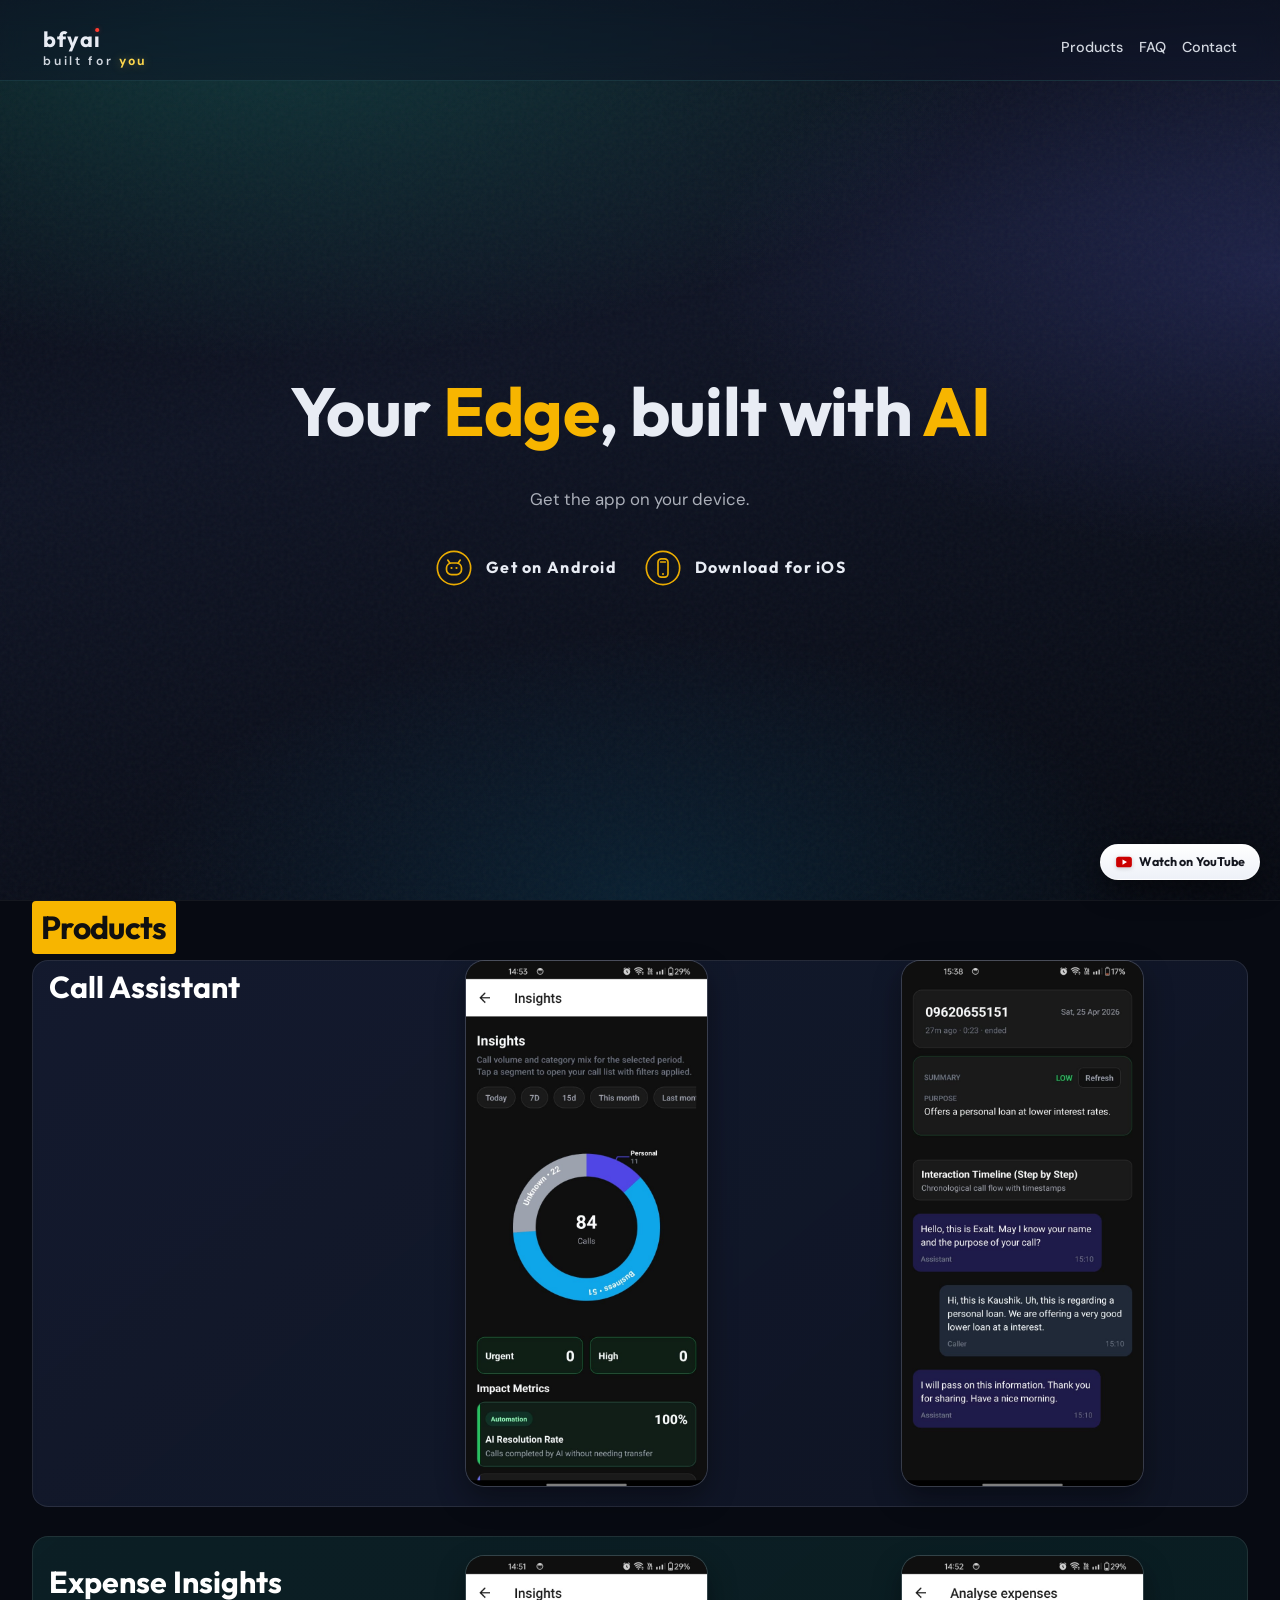
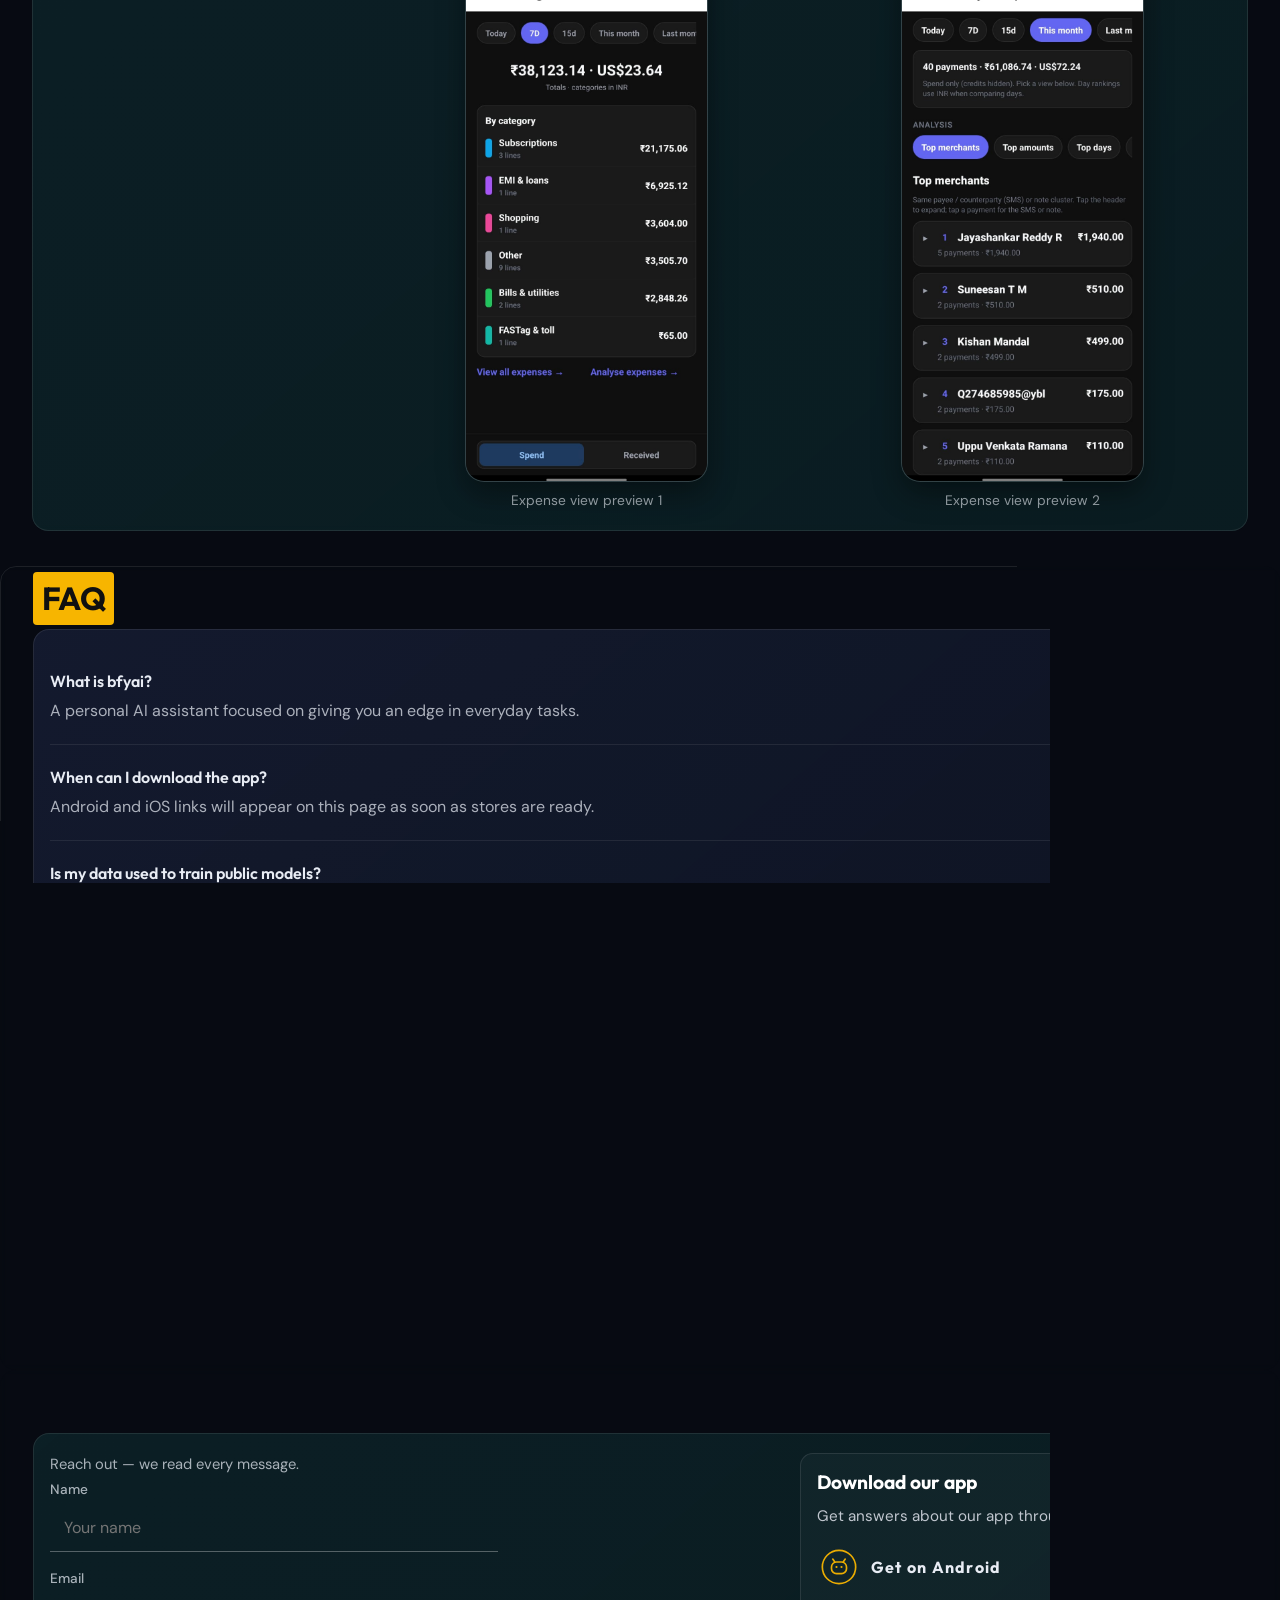
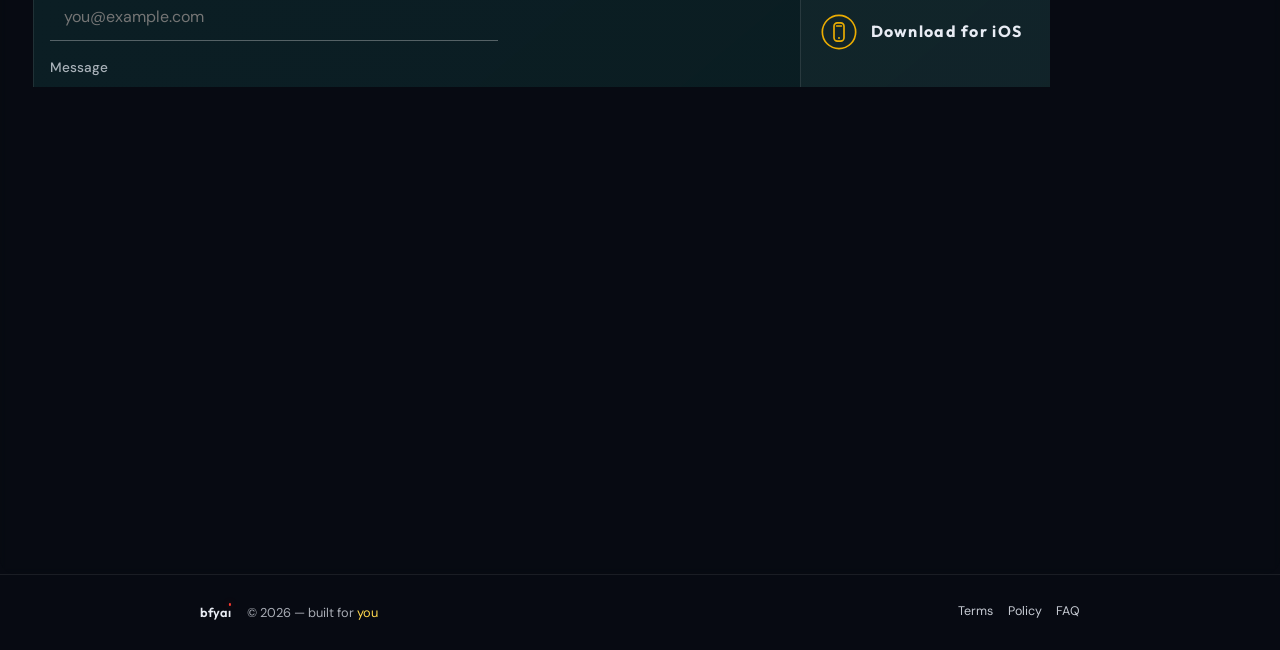
==== index.html @ baa28f87 "Update index.html" ====
<!DOCTYPE html>
<html lang="en">
<head>
  <meta charset="UTF-8" />
  <meta name="viewport" content="width=device-width, initial-scale=1.0" />
  <title>built for you - personal call and expense assistant</title>
  <link rel="stylesheet" href="styles.css" />
  <link rel="preconnect" href="https://fonts.googleapis.com" />
  <link rel="preconnect" href="https://fonts.gstatic.com" crossorigin />
  <link href="https://fonts.googleapis.com/css2?family=DM+Sans:ital,opsz,wght@0,9..40,400;0,9..40,500;0,9..40,600;0,9..40,700;1,9..40,400&family=Outfit:wght@400;500;600;700&display=swap" rel="stylesheet" />
</head>
<body>
  <!-- Background: gradient mesh + noise -->
  <div class="bg-layer" aria-hidden="true"></div>
  <div class="bg-noise" aria-hidden="true"></div>

  <header class="site-header">
    <div class="header-inner">
      <a href="#home" class="brand">
        <span class="brand-name">bfya<span class="logo-i">ı</span></span>
        <span class="brand-tag">built for <span class="brand-you">you</span></span>
      </a>
      <nav class="nav" aria-label="Primary">
        <a href="#products">Products</a>
        <a href="#faq">FAQ</a>
        <a href="#contact">Contact</a>
      </nav>
      <button class="menu-toggle" type="button" aria-label="Open menu" aria-controls="mobile-menu" aria-expanded="false">
        <span></span>
        <span></span>
        <span></span>
      </button>
    </div>
    <nav id="mobile-menu" class="mobile-menu" aria-label="Mobile navigation">
      <a href="#products">Products</a>
      <a href="#faq">FAQ</a>
      <a href="#contact">Contact</a>
    </nav>
  </header>

  <main>
    <section id="home" class="hero">
      <div class="hero-content">
        <h1 class="hero-title">
          <span class="headline-line">Your <span class="text-highlight">Edge</span>, built with <span class="text-highlight">AI</span></span>
        </h1>
        <p class="hero-lead">Get the app on your device.</p>
        <div class="store-row" role="group" aria-label="App downloads">
          <a href="#" class="store-card store-android" aria-label="Download on Android (link TBD)">
            <span class="store-icon" aria-hidden="true">
              <svg viewBox="0 0 48 48" width="40" height="40" fill="none" xmlns="http://www.w3.org/2000/svg">
                <circle cx="24" cy="24" r="20" stroke="currentColor" stroke-width="2"/>
                <rect x="15" y="18" width="18" height="14" rx="6" stroke="currentColor" stroke-width="2"/>
                <path d="M19 18L16.5 14.5M29 18L31.5 14.5" stroke="currentColor" stroke-width="2" stroke-linecap="round"/>
                <circle cx="21" cy="24" r="1.3" fill="currentColor"/>
                <circle cx="27" cy="24" r="1.3" fill="currentColor"/>
              </svg>
            </span>
            <span class="store-label">Get on Android</span>
          </a>
          <a href="#" class="store-card store-ios" aria-label="Download on iOS (link TBD)">
            <span class="store-icon" aria-hidden="true">
              <svg viewBox="0 0 48 48" width="40" height="40" fill="none" xmlns="http://www.w3.org/2000/svg">
                <circle cx="24" cy="24" r="20" stroke="currentColor" stroke-width="2"/>
                <rect x="18" y="13" width="12" height="22" rx="4" stroke="currentColor" stroke-width="2"/>
                <circle cx="24" cy="31.2" r="1.2" fill="currentColor"/>
                <path d="M21 16.8H27" stroke="currentColor" stroke-width="1.8" stroke-linecap="round"/>
              </svg>
            </span>
            <span class="store-label">Download for iOS</span>
          </a>
        </div>
      </div>
    </section>

    <section id="products" class="panel">
      <div class="panel-inner">
        <h2 class="section-title">
          <span class="section-word section-highlight">Products</span>
        </h2>

        <section class="product-page" id="product-calls">
          <h3 class="product-page-title">Call Assistant</h3>
          <div class="product-media-grid">
            <figure class="media-placeholder">
              <div class="media-box">
                <img src="call1.jpeg" alt="Call screen 1" loading="lazy" />
              </div>
            </figure>
            <figure class="media-placeholder">
              <div class="media-box">
                <img src="call2.jpeg" alt="Call screen 2" loading="lazy" />
              </div>
            </figure>
          </div>
        </section>

        <section class="product-page" id="product-expenses">
          <h3 class="product-page-title">Expense Insights</h3>
          <div class="product-media-grid">
            <figure class="media-placeholder">
              <div class="media-box">
                <img src="expense1.jpeg" alt="Expense screen 1" loading="lazy" />
              </div>
              <figcaption>Expense view preview 1</figcaption>
            </figure>
            <figure class="media-placeholder">
              <div class="media-box">
                <img src="expense2.jpeg" alt="Expense screen 2" loading="lazy" />
              </div>
              <figcaption>Expense view preview 2</figcaption>
            </figure>
          </div>
        </section>
      </div>
    </section>

    <section id="faq" class="panel panel-alt">
      <div class="panel-inner">
        <h2 class="section-title">
          <span class="section-word section-highlight">FAQ</span>
        </h2>
        <section class="product-page info-page" id="faq-block">
          <dl class="faq-list">
            <div class="faq-item">
              <dt>What is bfyai?</dt>
              <dd>A personal AI assistant focused on giving you an edge in everyday tasks.</dd>
            </div>
            <div class="faq-item">
              <dt>When can I download the app?</dt>
              <dd>Android and iOS links will appear on this page as soon as stores are ready.</dd>
            </div>
            <div class="faq-item">
              <dt>Is my data used to train public models?</dt>
              <dd>We’ll publish a clear privacy policy before launch. Ask us anything via contact.</dd>
            </div>
          </dl>
        </section>
      </div>
    </section>

    <section id="contact" class="panel">
      <div class="panel-inner">
        <h2 class="section-title">
          <span class="section-word section-highlight">Contact</span>
        </h2>
        <section class="product-page info-page" id="contact-block">
          <div class="contact-grid">
            <div class="contact-form-wrap">
              <p class="panel-intro">Reach out — we read every message.</p>
              <form class="contact-form" action="#" method="post">
                <label>
                  <span>Name</span>
                  <input type="text" name="name" autocomplete="name" placeholder="Your name" />
                </label>
                <label>
                  <span>Email</span>
                  <input type="email" name="email" autocomplete="email" placeholder="you@example.com" />
                </label>
                <label>
                  <span>Message</span>
                  <textarea name="message" rows="4" placeholder="How can we help?"></textarea>
                </label>
                <button type="submit" class="btn btn-primary">Send message</button>
              </form>
            </div>

            <aside class="contact-side" aria-label="App download info">
              <h3 class="contact-side-title">Download our app</h3>
              <p class="contact-side-copy">Get answers about our app through multilingual chat.</p>
              <div class="store-row contact-download-row" role="group" aria-label="App download links">
                <a href="#" class="store-card store-android" aria-label="Download on Android (link TBD)">
                  <span class="store-icon" aria-hidden="true">
                    <svg viewBox="0 0 48 48" width="40" height="40" fill="none" xmlns="http://www.w3.org/2000/svg">
                      <circle cx="24" cy="24" r="20" stroke="currentColor" stroke-width="2"/>
                      <rect x="15" y="18" width="18" height="14" rx="6" stroke="currentColor" stroke-width="2"/>
                      <path d="M19 18L16.5 14.5M29 18L31.5 14.5" stroke="currentColor" stroke-width="2" stroke-linecap="round"/>
                      <circle cx="21" cy="24" r="1.3" fill="currentColor"/>
                      <circle cx="27" cy="24" r="1.3" fill="currentColor"/>
                    </svg>
                  </span>
                  <span class="store-label">Get on Android</span>
                </a>
                <a href="#" class="store-card store-ios" aria-label="Download on iOS (link TBD)">
                  <span class="store-icon" aria-hidden="true">
                    <svg viewBox="0 0 48 48" width="40" height="40" fill="none" xmlns="http://www.w3.org/2000/svg">
                      <circle cx="24" cy="24" r="20" stroke="currentColor" stroke-width="2"/>
                      <rect x="18" y="13" width="12" height="22" rx="4" stroke="currentColor" stroke-width="2"/>
                      <circle cx="24" cy="31.2" r="1.2" fill="currentColor"/>
                      <path d="M21 16.8H27" stroke="currentColor" stroke-width="1.8" stroke-linecap="round"/>
                    </svg>
                  </span>
                  <span class="store-label">Download for iOS</span>
                </a>
              </div>
            </aside>
          </div>
        </section>
      </div>
    </section>
  </main>

  <a class="youtube-fab" href="#" aria-label="Watch on YouTube (set URL later)">
    <span class="youtube-fab__icon" aria-hidden="true">
      <svg class="youtube-fab__svg" viewBox="0 0 24 24" width="22" height="22" xmlns="http://www.w3.org/2000/svg" focusable="false">
        <rect x="1.5" y="5" width="21" height="14" rx="3.5" fill="#c00" />
        <path d="M10 8.5v7l6-3.5-6-3.5z" fill="#fff" />
      </svg>
    </span>
    <span class="youtube-fab__text">Watch on YouTube</span>
  </a>

  <div class="lightbox" id="image-lightbox" aria-hidden="true" role="dialog" aria-label="Expanded product image">
    <button class="lightbox-close" type="button" aria-label="Close image viewer">×</button>
    <img class="lightbox-image" src="" alt="" />
  </div>

  <footer class="site-footer">
    <div class="footer-inner">
      <span class="footer-brand">bfya<span class="footer-i">ı</span></span>
      <span class="footer-copy">© <span id="year"></span> — <span class="footer-tagline">built for <span class="footer-you">you</span></span></span>
      <nav class="footer-links" aria-label="Footer links">
        <a href="#">Terms</a>
        <a href="#">Policy</a>
        <a href="#">FAQ</a>
      </nav>
    </div>
  </footer>

  <script src="main.js"></script>
</body>
</html>
---- styles.css ----
/* Background: gradient mesh + noise (full page). */

:root {
  --bg-deep: #070a12;
  --bg-mid: #12182a;
  --accent: #5eead4;
  --accent-dim: #2dd4bf;
  --impact: #f7b500;
  --text: #e8ecf4;
  --text-muted: rgba(232, 236, 244, 0.72);
  --surface: rgba(18, 24, 42, 0.55);
  --surface-border: rgba(255, 255, 255, 0.08);
  --header-max: 1200px;
  --content-max: 880px;
  --radius: 14px;
  --header-offset: 96px;
  --font-display: "Outfit", system-ui, sans-serif;
  --font-body: "DM Sans", system-ui, sans-serif;
}

*,
*::before,
*::after {
  box-sizing: border-box;
}

html {
  scroll-behavior: smooth;
  overflow-x: hidden;
}

body {
  margin: 0;
  min-height: 100vh;
  font-family: var(--font-body);
  font-size: 1rem;
  line-height: 1.55;
  color: var(--text);
  background-color: var(--bg-deep);
  overflow-x: hidden;
}

/* Full-page gradient mesh */
.bg-layer {
  position: fixed;
  inset: 0;
  z-index: -3;
  background:
    radial-gradient(ellipse 120% 80% at 20% 0%, rgba(45, 212, 191, 0.22), transparent 50%),
    radial-gradient(ellipse 100% 70% at 100% 30%, rgba(99, 102, 241, 0.18), transparent 45%),
    radial-gradient(ellipse 80% 60% at 50% 100%, rgba(14, 165, 233, 0.12), transparent 50%),
    linear-gradient(165deg, #070a12 0%, #0f1424 40%, #070a12 100%);
}

.bg-noise {
  position: fixed;
  inset: 0;
  z-index: -1;
  opacity: 0.04;
  pointer-events: none;
  background-image: url("data:image/svg+xml,%3Csvg viewBox='0 0 256 256' xmlns='http://www.w3.org/2000/svg'%3E%3Cfilter id='n'%3E%3CfeTurbulence type='fractalNoise' baseFrequency='0.9' numOctaves='4' stitchTiles='stitch'/%3E%3C/filter%3E%3Crect width='100%25' height='100%25' filter='url(%23n)'/%3E%3C/svg%3E");
}

.site-header {
  position: fixed;
  top: 0;
  left: 0;
  right: 0;
  z-index: 100;
  padding: 1rem 1.25rem 0;
  background: linear-gradient(
    180deg,
    rgba(12, 18, 34, 0.68) 0%,
    rgba(15, 20, 36, 0.52) 100%
  );
  border-bottom: 1px solid rgba(94, 234, 212, 0.14);
  backdrop-filter: blur(12px) saturate(115%);
  -webkit-backdrop-filter: blur(12px) saturate(115%);
}

.header-inner {
  max-width: var(--header-max);
  width: min(94vw, var(--header-max));
  margin: 0 auto;
  display: flex;
  flex-wrap: wrap;
  align-items: center;
  justify-content: space-between;
  gap: 1rem;
  padding: 0.75rem 0.2rem;
  background: transparent;
  border: none;
  border-radius: 0;
  box-shadow: none;
}

.brand {
  text-decoration: none;
  color: inherit;
  display: flex;
  flex-direction: column;
  align-items: flex-start;
  line-height: 1.1;
}

.brand-name {
  font-family: var(--font-display);
  font-weight: 700;
  font-size: 1.35rem;
  letter-spacing: 0.04em;
}

.brand-tag {
  font-size: 0.76rem;
  font-weight: 600;
  letter-spacing: 0.22em;
  color: rgba(232, 236, 244, 0.9);
  margin-top: 0.2rem;
}

.brand-you {
  color: #ffd84d !important;
  font-weight: 700;
  text-shadow: 0 0 10px rgba(255, 216, 77, 0.35);
}

.logo-i {
  position: relative;
  display: inline-block;
  color: inherit;
}

.logo-i::after {
  content: "";
  position: absolute;
  left: 50%;
  top: 0.015em;
  width: 0.165em;
  height: 0.165em;
  transform: translateX(-50%);
  border-radius: 50%;
  background: #ff3b30;
  box-shadow: 0 0 5px rgba(255, 59, 48, 0.35);
  pointer-events: none;
}

.nav {
  display: flex;
  flex-wrap: wrap;
  gap: 0.35rem 1rem;
  justify-content: center;
}

.nav a {
  color: rgba(232, 236, 244, 0.9);
  text-decoration: none;
  font-weight: 500;
  font-size: 0.9rem;
  padding: 0.35rem 0;
  border-bottom: 2px solid transparent;
  transition: color 0.2s, border-color 0.2s;
}

.nav a:hover,
.nav a:focus-visible {
  color: var(--text);
  border-bottom-color: var(--accent);
}

.mobile-crumbs {
  display: none;
}

.menu-toggle {
  display: none;
}

.mobile-menu {
  display: none;
}

main {
  position: relative;
  padding-top: var(--header-offset);
}

.hero {
  min-height: calc(100vh - var(--header-offset));
  display: flex;
  align-items: center;
  justify-content: center;
  padding: 2rem 1.5rem 4rem;
  text-align: center;
}

.hero-content {
  max-width: 56rem;
}

.hero-title {
  font-family: var(--font-display);
  font-weight: 700;
  font-size: clamp(2rem, 6vw, 4.25rem);
  line-height: 1.04;
  margin: 0 0 1rem;
  letter-spacing: -0.01em;
}

.headline-line {
  display: inline-block;
  padding: 0;
  background: transparent;
  margin: 0.08em 0;
  white-space: nowrap;
}

.text-highlight {
  color: var(--impact);
}

.line-highlight {
  background: var(--impact);
  color: #101010;
  text-shadow: none;
}

.hero-lead {
  margin: 2em 0 2rem;
  color: var(--text-muted);
  font-size: 1.05rem;
}

.store-row {
  display: flex;
  flex-wrap: wrap;
  gap: 1.4rem;
  justify-content: center;
}

.store-card {
  display: inline-flex;
  align-items: center;
  gap: 0.75rem;
  padding: 0.25rem 0.1rem;
  border-radius: 0;
  border: none;
  background: transparent;
  color: var(--text);
  text-decoration: none;
  font-weight: 700;
  letter-spacing: 0.05em;
  border-bottom: 2px solid transparent;
  transition: transform 0.2s, color 0.2s, border-color 0.2s, text-shadow 0.2s;
}

.store-card:hover,
.store-card:focus-visible {
  transform: translateY(-2px);
  color: #ffffff;
  border-bottom-color: var(--impact);
  text-shadow: 0 0 16px rgba(247, 181, 0, 0.5);
  outline: none;
}

.store-icon {
  display: flex;
  color: rgba(247, 181, 0, 0.95);
}

.store-label {
  font-family: var(--font-display);
  letter-spacing: 0.08em;
}

.panel {
  padding: 4rem 1.5rem;
  border-top: 1px solid rgba(255, 255, 255, 0.06);
}

#products {
  min-height: calc(100vh - var(--header-offset));
  width: 100%;
  display: flex;
  align-items: stretch;
  padding: 0;
  scroll-margin-top: var(--header-offset);
}

#products .panel-inner {
  width: 100%;
  max-width: none;
  min-height: auto;
  display: flex;
  flex-direction: column;
  justify-content: flex-start;
  padding: 0 2rem 1rem;
}

#faq,
#contact {
  min-height: calc(100vh - var(--header-offset));
  width: 100%;
  display: flex;
  align-items: flex-start;
  padding: 0;
  scroll-margin-top: var(--header-offset);
  border-radius: 1rem;
  border: 1px solid rgba(255, 255, 255, 0.09);
  backdrop-filter: blur(3px);
  -webkit-backdrop-filter: blur(3px);
}

#faq {
  background: transparent;
  margin-top: 1.2rem;
}

#contact {
  background: transparent;
}

#faq-block,
#contact-block {
  margin-top: 0.12rem;
}

#faq-block {
  background:
    linear-gradient(140deg, rgba(31, 41, 72, 0.52) 0%, rgba(19, 26, 45, 0.66) 100%);
}

#contact-block {
  background:
    linear-gradient(140deg, rgba(16, 52, 56, 0.5) 0%, rgba(12, 39, 42, 0.64) 100%);
}

#faq .panel-inner,
#contact .panel-inner {
  max-width: none;
  width: 100%;
  padding: 0.3rem 2rem 1rem;
}

.panel-alt {
  background: transparent;
}

.panel-inner {
  max-width: var(--content-max);
  margin: 0 auto;
}

.panel h2 {
  font-family: var(--font-display);
  font-size: clamp(1.5rem, 3vw, 2rem);
  margin: 0 0 0.2rem;
  letter-spacing: -0.02em;
}

.section-title {
  letter-spacing: 0.02em;
}

.section-word {
  display: inline-block;
  padding: 0.06em 0.28em;
}

.section-highlight {
  background: var(--impact);
  color: #101010;
  border-radius: 4px;
}

.panel-intro {
  margin: 0 0 0.2rem;
  color: var(--text-muted);
  max-width: 40rem;
  font-size: 0.92rem;
}

.card-grid {
  list-style: none;
  margin: 0;
  padding: 0;
  display: grid;
  gap: 1rem;
  grid-template-columns: repeat(auto-fit, minmax(240px, 1fr));
}

.card {
  padding: 0.8rem 0;
  border-radius: 0;
  border: none;
  background: transparent;
  border-bottom: 1px dashed rgba(255, 255, 255, 0.12);
}

.card h3 {
  font-family: var(--font-display);
  margin: 0 0 0.5rem;
  font-size: 1.1rem;
}

.card p {
  margin: 0;
  color: var(--text-muted);
  font-size: 0.95rem;
}

.product-page {
  min-height: auto;
  display: flex;
  flex-direction: column;
  justify-content: flex-start;
  padding: 1.2rem 1rem;
  border-radius: 1rem;
  border: 1px solid rgba(255, 255, 255, 0.09);
  backdrop-filter: blur(3px);
  -webkit-backdrop-filter: blur(3px);
}

.product-page + .product-page {
  margin-top: 1rem;
}

#product-expenses {
  padding-top: 1.2rem;
}

#product-calls {
  background:
    linear-gradient(140deg, rgba(31, 41, 72, 0.52) 0%, rgba(19, 26, 45, 0.66) 100%);
}

#product-expenses {
  background:
    linear-gradient(140deg, rgba(16, 52, 56, 0.5) 0%, rgba(12, 39, 42, 0.64) 100%);
}

.product-page-title {
  margin: 0 0 0.65rem;
  font-family: var(--font-display);
  font-size: clamp(1.3rem, 2.6vw, 1.9rem);
  color: #ffffff;
  white-space: nowrap;
}

@media (min-width: 920px) {
  #products .panel-inner {
    display: flex;
    flex-direction: column;
    align-items: flex-start;
    row-gap: 0;
  }

  #product-calls {
    padding-top: 0;
    margin-top: 0.15rem;
  }

  #product-calls,
  #product-expenses {
    width: 100%;
    display: grid;
    grid-template-columns: minmax(240px, 320px) minmax(0, 1fr);
    column-gap: 0.55rem;
    align-items: start;
  }

  #product-expenses {
    padding-top: 1.2rem;
    margin-top: 1.8rem;
  }

  #product-calls .product-page-title,
  #product-expenses .product-page-title {
    grid-column: 1;
    margin-top: 0.2rem;
  }

  #product-calls .product-media-grid,
  #product-expenses .product-media-grid {
    grid-column: 2;
    margin-top: -0.05rem;
    justify-items: start;
  }
}

.product-media-grid {
  display: grid;
  grid-template-columns: repeat(2, minmax(0, 1fr));
  gap: 0.9rem 1.2rem;
  align-items: start;
}

.media-placeholder {
  margin: 0;
  display: flex;
  flex-direction: column;
  align-items: center;
}

.media-box {
  width: min(100%, 243px);
  aspect-ratio: 9 / 19.5;
  display: flex;
  align-items: center;
  justify-content: center;
  border: 1px solid rgba(255, 255, 255, 0.14);
  border-radius: 1.2rem;
  background: rgba(255, 255, 255, 0.03);
  overflow: hidden;
  box-shadow: 0 12px 28px rgba(0, 0, 0, 0.38);
}

.media-box img {
  width: 100%;
  height: 100%;
  object-fit: cover;
  display: block;
  cursor: zoom-in;
}

.media-placeholder figcaption {
  margin-top: 0.5rem;
  color: rgba(232, 236, 244, 0.6);
  font-size: 0.86rem;
}

.faq-list {
  margin: 0;
}

.faq-item {
  padding: 1.25rem 0;
  border-bottom: 1px solid var(--surface-border);
}

.faq-item:last-child {
  border-bottom: none;
}

.faq-item dt {
  font-family: var(--font-display);
  font-weight: 600;
  margin-bottom: 0.35rem;
}

.faq-item dd {
  margin: 0;
  color: var(--text-muted);
}

.contact-form {
  display: grid;
  gap: 1rem;
  max-width: 28rem;
}

.contact-form .btn-primary {
  margin-top: 1rem;
  margin-bottom: 1rem;
}

.contact-grid {
  display: grid;
  grid-template-columns: minmax(0, 1fr) minmax(300px, 430px);
  gap: 1.5rem 2rem;
  align-items: start;
}

.contact-form-wrap {
  min-width: 0;
}

.contact-side {
  min-height: 100%;
  padding: 0.9rem 1rem;
  border: 1px solid rgba(255, 255, 255, 0.1);
  border-radius: 0.8rem;
  background: rgba(255, 255, 255, 0.03);
}

.contact-side-title {
  margin: 0 0 0.45rem;
  font-family: var(--font-display);
  font-size: clamp(1.05rem, 1.5vw, 1.32rem);
  color: #fff;
}

.contact-side-copy {
  margin: 0 0 1rem;
  color: rgba(232, 236, 244, 0.82);
  font-size: 0.95rem;
  line-height: 1.45;
}

.contact-downloads {
  display: grid;
  gap: 0.65rem;
}

.contact-download-link {
  display: inline-flex;
  align-items: center;
  justify-content: center;
  width: 100%;
  padding: 0.62rem 0.8rem;
  border-radius: 0.65rem;
  border: 1px solid rgba(255, 216, 77, 0.45);
  color: #ffd84d;
  text-decoration: none;
  font-family: var(--font-display);
  font-size: 0.85rem;
  letter-spacing: 0.01em;
  background: rgba(255, 216, 77, 0.05);
  transition: transform 0.2s, border-color 0.2s, background 0.2s, color 0.2s;
}

.contact-download-link:hover,
.contact-download-link:focus-visible {
  transform: translateY(-1px);
  border-color: rgba(255, 216, 77, 0.75);
  background: rgba(255, 216, 77, 0.12);
  color: #fff1b5;
}

.contact-download-row {
  justify-content: flex-start;
  gap: 0.9rem;
}

.contact-form label span {
  display: block;
  font-size: 0.85rem;
  font-weight: 500;
  margin-bottom: 0.35rem;
  color: var(--text-muted);
}

.contact-form input,
.contact-form textarea {
  width: 100%;
  padding: 0.65rem 0.85rem;
  border-radius: 0;
  border: none;
  border-bottom: 1px solid rgba(255, 255, 255, 0.3);
  background: transparent;
  color: var(--text);
  font: inherit;
}

.contact-form input:focus-visible,
.contact-form textarea:focus-visible {
  outline: 2px solid var(--accent);
  outline-offset: 2px;
}

.btn {
  font-family: var(--font-display);
  font-weight: 600;
  cursor: pointer;
  border: none;
  border-radius: 10px;
  padding: 0.75rem 1.25rem;
  transition: opacity 0.2s, transform 0.2s;
}

.btn-primary {
  background: transparent;
  color: var(--impact);
  border: 1px solid rgba(247, 181, 0, 0.55);
  justify-self: start;
}

.btn-primary:hover {
  opacity: 1;
  transform: translateY(-1px);
}

.form-note {
  margin: 0;
  font-size: 0.8rem;
  color: var(--text-muted);
}

.youtube-fab {
  position: fixed;
  bottom: 1.25rem;
  right: 1.25rem;
  z-index: 90;
  display: inline-flex;
  align-items: center;
  justify-content: center;
  gap: 0.42rem;
  padding: 0.5rem 0.85rem;
  border-radius: 999px;
  font-family: var(--font-display);
  font-weight: 700;
  font-size: 0.78rem;
  letter-spacing: 0.01em;
  text-decoration: none;
  color: #14161f;
  background: linear-gradient(180deg, #ffffff 0%, #eef1f8 100%);
  border: 1px solid rgba(255, 255, 255, 0.65);
  box-shadow:
    0 1px 0 rgba(255, 255, 255, 0.9) inset,
    0 10px 28px rgba(0, 0, 0, 0.42),
    0 0 0 1px rgba(0, 0, 0, 0.06);
  transition: transform 0.2s, box-shadow 0.2s, background 0.2s, color 0.2s;
}

.youtube-fab__icon {
  display: flex;
  flex-shrink: 0;
  filter: drop-shadow(0 1px 2px rgba(0, 0, 0, 0.2));
}

.youtube-fab__svg {
  display: block;
  width: 18px;
  height: 18px;
}

.youtube-fab__text {
  line-height: 1.1;
}

.youtube-fab:hover,
.youtube-fab:focus-visible {
  transform: translateY(-2px);
  color: #0a0c12;
  background: linear-gradient(180deg, #ffffff 0%, #f6f8fc 100%);
  box-shadow:
    0 1px 0 rgba(255, 255, 255, 1) inset,
    0 14px 36px rgba(0, 0, 0, 0.48),
    0 0 0 1px rgba(0, 0, 0, 0.05);
  outline: none;
}

.lightbox {
  position: fixed;
  inset: 0;
  z-index: 220;
  display: none;
  align-items: center;
  justify-content: center;
  padding: 1.2rem;
  background: rgba(4, 7, 14, 0.84);
  backdrop-filter: blur(5px);
  -webkit-backdrop-filter: blur(5px);
}

.lightbox.is-open {
  display: flex;
}

.lightbox-image {
  max-width: min(92vw, 560px);
  max-height: 88vh;
  border-radius: 1rem;
  box-shadow: 0 18px 48px rgba(0, 0, 0, 0.55);
}

.lightbox-close {
  position: absolute;
  top: 1rem;
  right: 1rem;
  width: 2.2rem;
  height: 2.2rem;
  border: 1px solid rgba(255, 255, 255, 0.32);
  border-radius: 999px;
  color: #fff;
  background: rgba(255, 255, 255, 0.08);
  font-size: 1.35rem;
  line-height: 1;
  cursor: pointer;
}

.site-footer {
  padding: 1.7rem 1.5rem;
  border-top: 1px solid rgba(255, 255, 255, 0.08);
}

.footer-inner {
  max-width: var(--content-max);
  margin: 0 auto;
  display: flex;
  flex-wrap: wrap;
  align-items: center;
  justify-content: flex-start;
  gap: 0.45rem 1rem;
  font-size: 0.8rem;
  color: var(--text-muted);
  text-align: left;
}

.footer-brand {
  font-family: var(--font-display);
  font-weight: 600;
  color: var(--text);
}

.footer-tagline {
  color: inherit;
}

.footer-you {
  color: #ffd84d;
}

.footer-links {
  display: inline-flex;
  align-items: center;
  gap: 0.9rem;
  margin-left: auto;
}

.footer-links a {
  color: rgba(232, 236, 244, 0.85);
  text-decoration: none;
  font-size: 0.78rem;
  border-bottom: 1px solid transparent;
  transition: color 0.2s, border-color 0.2s;
}

.footer-links a:hover,
.footer-links a:focus-visible {
  color: #fff;
  border-bottom-color: rgba(255, 216, 77, 0.85);
}

.checkout-main {
  min-height: calc(100vh - var(--header-offset));
  display: flex;
  align-items: center;
  justify-content: center;
  padding: 2rem 1.2rem 2.2rem;
}

.checkout-layout {
  width: min(100%, 72rem);
  display: grid;
  grid-template-columns: minmax(300px, 1fr) minmax(300px, 1fr);
  gap: 1.5rem;
  align-items: start;
}

.checkout-column {
  display: flex;
  flex-direction: column;
}

.checkout-card {
  width: 100%;
  padding: 1.35rem 1.25rem;
  border-radius: 1rem;
  border: 1px solid rgba(255, 255, 255, 0.14);
  background: linear-gradient(145deg, rgba(19, 26, 45, 0.7), rgba(12, 39, 42, 0.62));
  box-shadow: 0 16px 42px rgba(0, 0, 0, 0.44);
}

.checkout-info-card {
  min-height: 100%;
}

.checkout-action-card {
  min-height: 100%;
}

.checkout-heading {
  margin: 0 0 0.55rem;
  font-family: var(--font-display);
  font-size: clamp(1.45rem, 2.9vw, 1.95rem);
  color: #fff;
}

.checkout-top-link {
  padding: 0.32rem 0.06rem;
  font-size: 0.8rem;
}

.nav a.checkout-top-link {
  display: inline-flex;
  align-items: center;
  gap: 0.4rem;
  padding: 0.4rem 0.1rem;
  border: none;
  border-bottom: 2px solid transparent;
  color: var(--text);
  font-family: var(--font-display);
  font-weight: 700;
  letter-spacing: 0.04em;
  text-transform: none;
}

.nav a.checkout-top-link:hover,
.nav a.checkout-top-link:focus-visible {
  border-bottom-color: var(--impact);
  color: #ffffff;
  text-shadow: 0 0 14px rgba(247, 181, 0, 0.4);
}

.checkout-copy {
  margin: 0 0 0.9rem;
  color: rgba(232, 236, 244, 0.82);
  font-size: 0.93rem;
}

.checkout-status {
  margin: 0 0 0.55rem;
  color: rgba(232, 236, 244, 0.78);
  font-size: 0.98rem;
}

.checkout-status.status-ok {
  color: #5eead4;
}

.checkout-status.status-err {
  color: #fb7185;
}

.checkout-summary {
  margin-bottom: 0.95rem;
  padding: 0.5rem 0.7rem;
  border-radius: 0.6rem;
  border: 1px solid rgba(255, 255, 255, 0.14);
  background: rgba(255, 255, 255, 0.04);
  color: rgba(232, 236, 244, 0.92);
  font-family: var(--font-body);
  font-size: 0.95rem;
}

.checkout-row {
  display: flex;
  justify-content: space-between;
  gap: 0.8rem;
  padding: 0.35rem 0;
  border-bottom: 1px solid rgba(255, 255, 255, 0.08);
}

.checkout-row:last-child {
  border-bottom: none;
}

.checkout-row span {
  color: rgba(232, 236, 244, 0.74);
}

.checkout-row strong {
  color: #fff;
  font-weight: 600;
}

.checkout-order-ref {
  margin: 0 0 0.45rem;
  font-size: 0.9rem;
  color: rgba(232, 236, 244, 0.76);
}

.checkout-note {
  margin: 0 0 0.6rem;
  font-size: 0.9rem;
  color: rgba(232, 236, 244, 0.78);
}

.checkout-help {
  margin: 0;
  font-size: 0.92rem;
  color: rgba(232, 236, 244, 0.84);
}

.checkout-help a {
  color: #ffd84d;
  text-decoration: none;
  border-bottom: 1px solid rgba(255, 216, 77, 0.5);
}

.checkout-help a:hover,
.checkout-help a:focus-visible {
  color: #fff1b5;
  border-bottom-color: rgba(255, 241, 181, 0.8);
}

.checkout-actions {
  display: flex;
  flex-wrap: wrap;
  gap: 0.65rem;
  margin-top: 1.75rem;
  margin-bottom: 1.75rem;
}

.checkout-pay-btn.is-disabled,
.checkout-pay-btn:disabled {
  opacity: 0.5;
  cursor: not-allowed;
  background: transparent;
  color: #ffffff;
  border-color: rgba(247, 181, 0, 0.35);
}

.checkout-pay-btn {
  color: #ffffff;
  background: transparent;
  border: 1px solid rgba(247, 181, 0, 0.55);
}

.checkout-pay-btn:not(:disabled):hover,
.checkout-pay-btn:not(:disabled):focus-visible {
  background: #ffd84d;
  color: #121212;
  border-color: #ffd84d;
  box-shadow: 0 8px 20px rgba(255, 216, 77, 0.28);
}

.checkout-back-link {
  display: inline-flex;
  align-items: center;
  justify-content: center;
  padding: 0.62rem 0.95rem;
  border-radius: 0.6rem;
  border: 1px solid rgba(255, 255, 255, 0.2);
  color: rgba(232, 236, 244, 0.9);
  text-decoration: none;
  font-size: 0.86rem;
  transition: background 0.2s, border-color 0.2s, color 0.2s;
}

.checkout-back-link:hover,
.checkout-back-link:focus-visible {
  background: rgba(255, 255, 255, 0.08);
  border-color: rgba(255, 255, 255, 0.34);
  color: #fff;
}

.checkout-page .footer-inner {
  justify-content: center;
  text-align: center;
}

.checkout-legal {
  margin: 0 0 0.5rem;
  font-size: 0.86rem;
  color: rgba(232, 236, 244, 0.68);
}

.checkout-legal a {
  color: rgba(232, 236, 244, 0.9);
  text-decoration: none;
  border-bottom: 1px solid rgba(255, 255, 255, 0.28);
}

.checkout-legal a:hover,
.checkout-legal a:focus-visible {
  color: #fff;
  border-bottom-color: rgba(255, 255, 255, 0.6);
}

.footer-i {
  position: relative;
  display: inline-block;
  color: inherit;
}

.footer-i::after {
  content: "";
  position: absolute;
  left: 50%;
  top: 0.05em;
  width: 0.17em;
  height: 0.17em;
  transform: translateX(-50%);
  border-radius: 50%;
  background: #ff3b30;
  box-shadow: 0 0 6px rgba(255, 59, 48, 0.42);
  pointer-events: none;
}

@media (max-width: 600px) {
  :root {
    --header-offset: 102px;
  }

  .header-inner {
    flex-direction: row;
    text-align: left;
    justify-content: space-between;
    padding-left: 0.7rem;
    padding-right: 0.7rem;
  }

  .brand {
    align-items: flex-start;
    margin-left: 0.15rem;
  }

  .nav {
    display: none;
  }

  .menu-toggle {
    display: inline-flex;
    flex-direction: column;
    justify-content: center;
    gap: 0.24rem;
    width: 2.2rem;
    height: 2.2rem;
    border: 1px solid rgba(255, 255, 255, 0.2);
    background: rgba(255, 255, 255, 0.05);
    border-radius: 0.55rem;
    padding: 0.45rem;
    cursor: pointer;
  }

  .menu-toggle span {
    display: block;
    width: 100%;
    height: 2px;
    background: rgba(232, 236, 244, 0.95);
    border-radius: 99px;
  }

  .mobile-menu {
    display: none;
    flex-direction: column;
    gap: 0.35rem;
    padding: 0.35rem 1.05rem 0.65rem;
    border-top: 1px solid rgba(255, 255, 255, 0.08);
    background: rgba(12, 18, 34, 0.9);
  }

  .mobile-menu.is-open {
    display: flex;
  }

  .mobile-menu a {
    color: rgba(232, 236, 244, 0.95);
    text-decoration: none;
    padding: 0.45rem 0;
    border-bottom: 1px solid rgba(255, 255, 255, 0.08);
  }

  .mobile-menu a:last-child {
    border-bottom: none;
  }

  .logo-i::after {
    top: 0.02em;
  }

  #products .panel-inner {
    padding: 0 0.9rem 0.9rem;
  }

  #faq,
  #contact {
    min-height: auto;
    align-items: flex-start;
  }

  #faq {
    margin-top: 0.8rem;
  }

  #faq .panel-inner,
  #contact .panel-inner {
    padding: 0.2rem 0.9rem 0.8rem;
  }

  #product-expenses {
    padding-top: 1.4rem;
  }

  .product-page {
    min-height: auto;
    padding: 0.5rem 0 1rem;
  }

  .contact-grid {
    grid-template-columns: 1fr;
    gap: 1.1rem;
  }

  .contact-side {
    padding: 0.8rem 0.85rem;
  }

  .product-media-grid {
    grid-template-columns: 1fr;
    gap: 1.6rem;
  }

  .media-box {
    width: min(100%, 225px);
  }

  .youtube-fab {
    bottom: 1rem;
    right: 1rem;
    left: auto;
    width: 2.35rem;
    height: 2.35rem;
    padding: 0;
    border-radius: 999px;
    justify-content: center;
    gap: 0;
  }

  .youtube-fab__svg {
    width: 18px;
    height: 18px;
  }

  .youtube-fab__text {
    display: none;
  }

  .footer-links {
    width: 100%;
    margin-left: 0;
    justify-content: center;
  }

  .footer-inner {
    justify-content: center;
    text-align: center;
    padding-left: 0.45rem;
  }

  .checkout-layout {
    grid-template-columns: 1fr;
    gap: 1rem;
  }
}
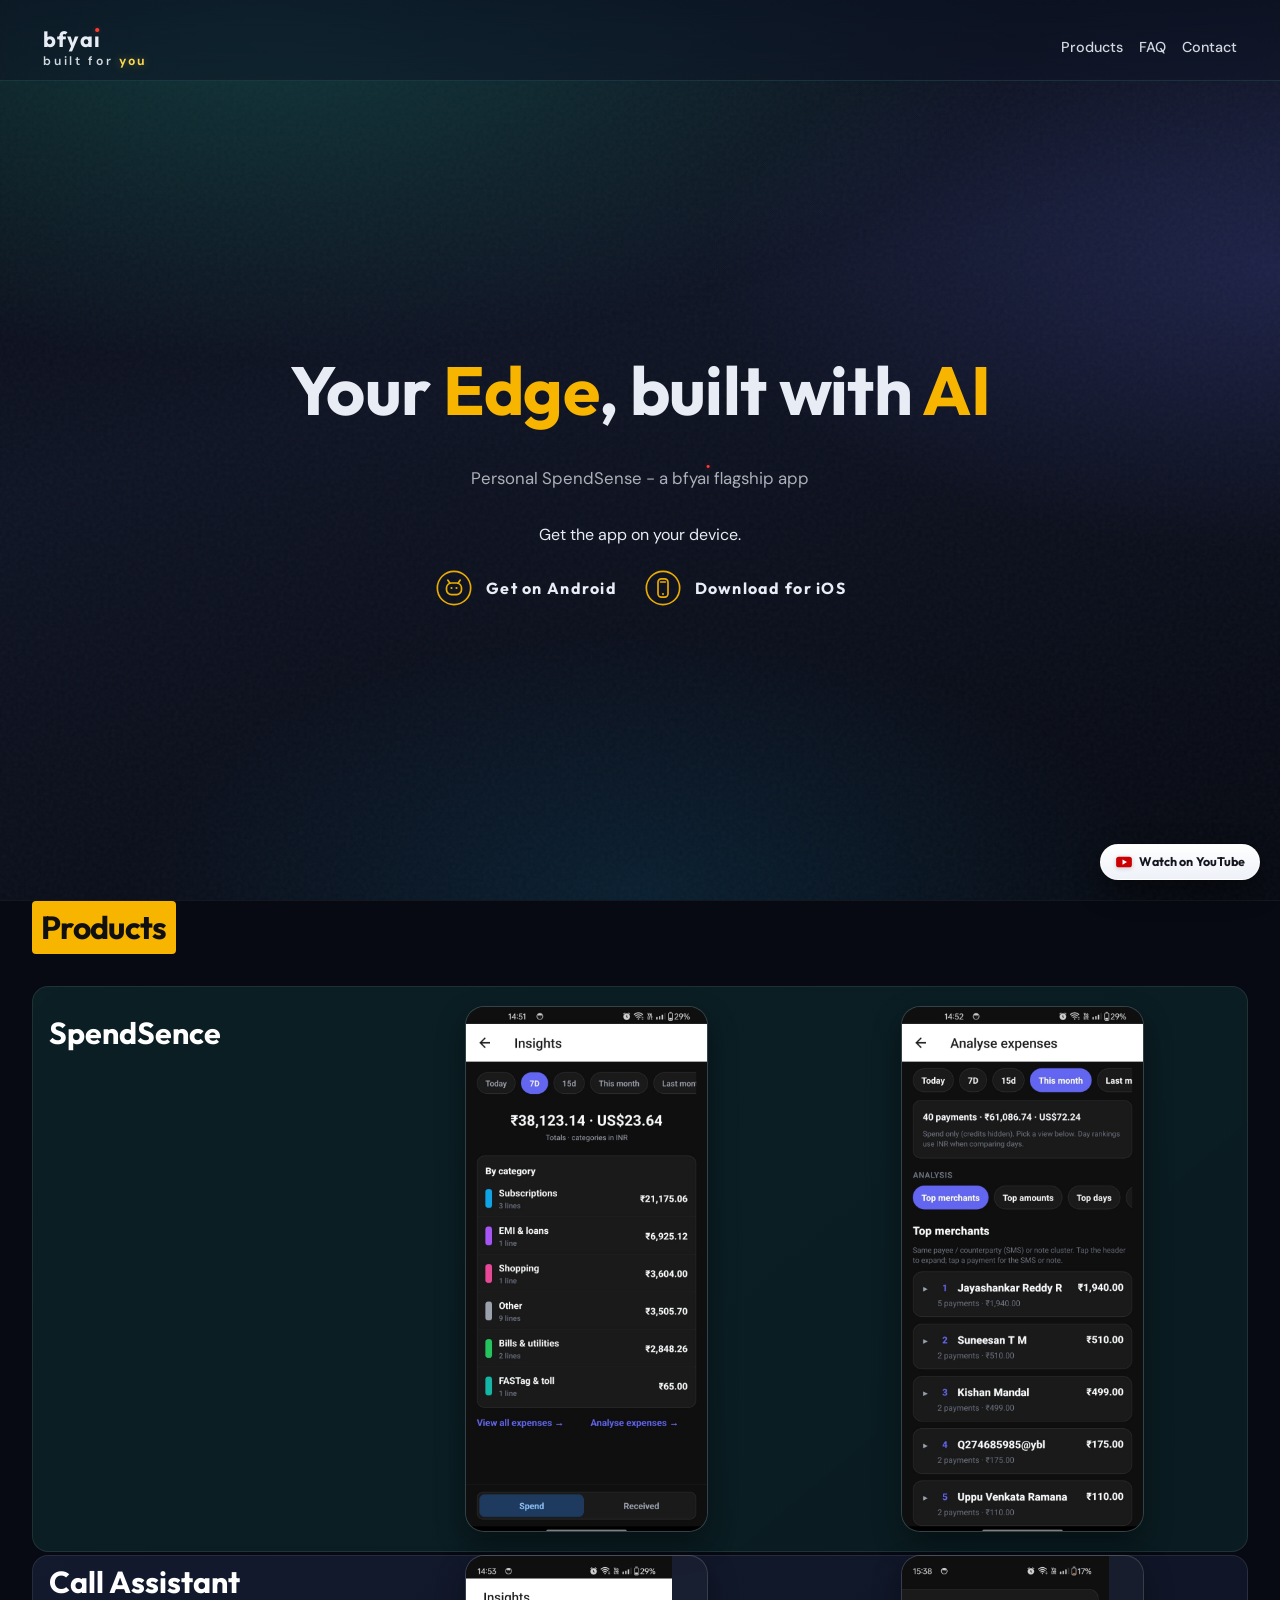
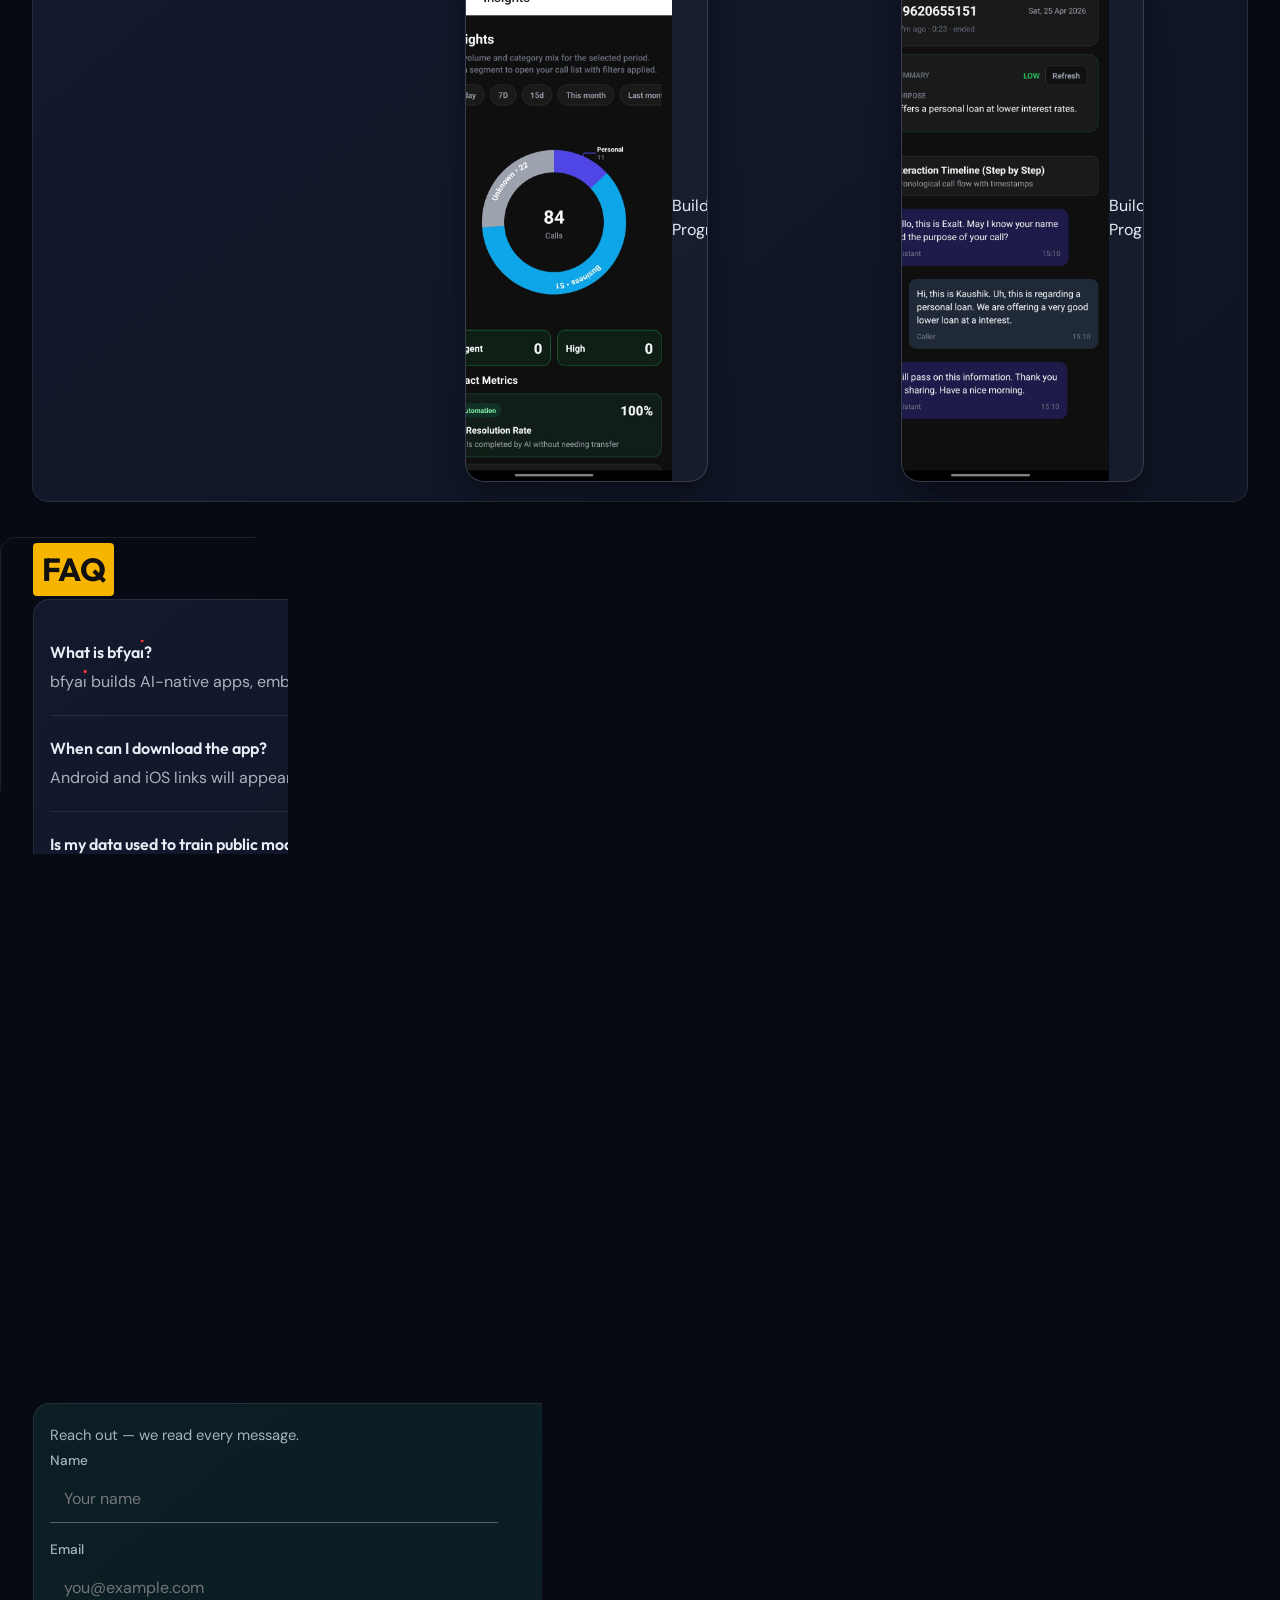
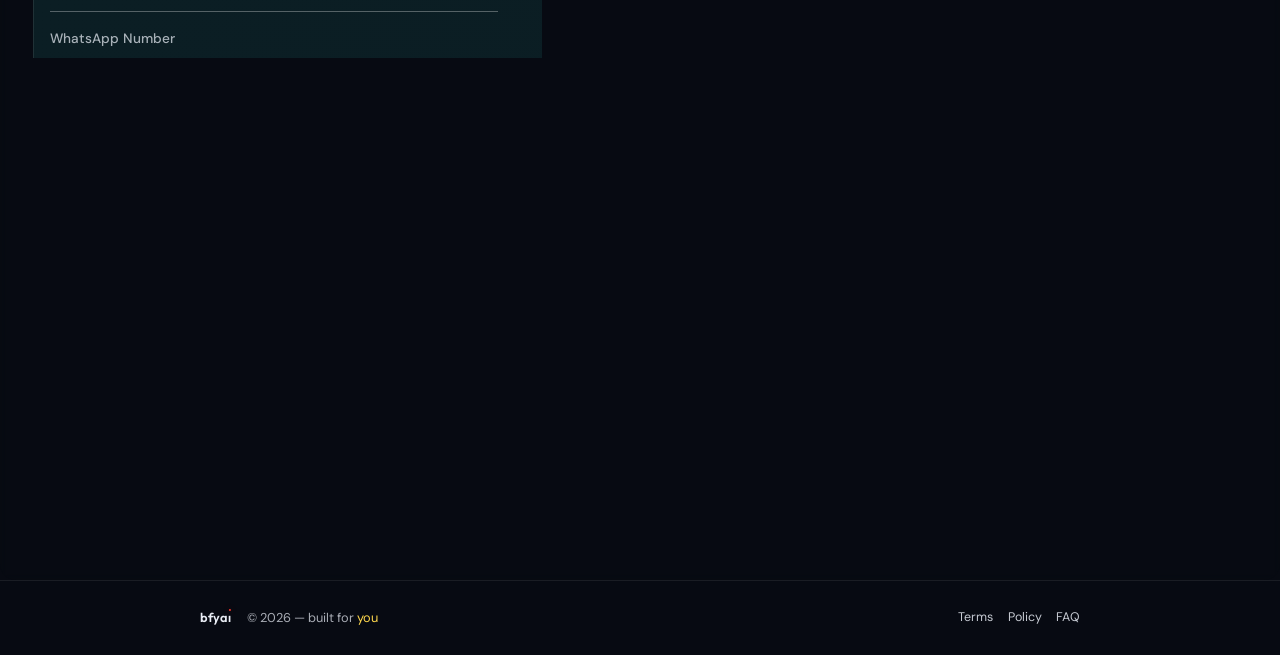
==== commit bac9783e: "terms" ====
--- a/index.html
+++ b/index.html
@@ -3,7 +3,7 @@
 <head>
   <meta charset="UTF-8" />
   <meta name="viewport" content="width=device-width, initial-scale=1.0" />
-  <title>built for you - personal call and expense assistant</title>
+  <title>built for you - personal SpendsSense</title>
   <link rel="stylesheet" href="styles.css" />
   <link rel="preconnect" href="https://fonts.googleapis.com" />
   <link rel="preconnect" href="https://fonts.gstatic.com" crossorigin />
@@ -44,7 +44,8 @@
         <h1 class="hero-title">
           <span class="headline-line">Your <span class="text-highlight">Edge</span>, built with <span class="text-highlight">AI</span></span>
         </h1>
-        <p class="hero-lead">Get the app on your device.</p>
+        <p class="hero-lead">Personal SpendSense - a bfya<span class="logo-i">ı</span> flagship app</p>
+        <p class="hero-sublead">Get the app on your device.</p>
         <div class="store-row" role="group" aria-label="App downloads">
           <a href="#" class="store-card store-android" aria-label="Download on Android (link TBD)">
             <span class="store-icon" aria-hidden="true">
@@ -79,36 +80,36 @@
           <span class="section-word section-highlight">Products</span>
         </h2>
 
+        <section class="product-page" id="product-expenses">
+          <h3 class="product-page-title">SpendSence</h3>
+          <div class="product-media-grid">
+            <figure class="media-placeholder">
+              <div class="media-box">
+                <img src="expense1.jpeg" alt="Expense screen 1" loading="lazy" />
+              </div>
+            </figure>
+            <figure class="media-placeholder">
+              <div class="media-box">
+                <img src="expense2.jpeg" alt="Expense screen 2" loading="lazy" />
+              </div>
+            </figure>
+          </div>
+        </section>
+
         <section class="product-page" id="product-calls">
           <h3 class="product-page-title">Call Assistant</h3>
           <div class="product-media-grid">
             <figure class="media-placeholder">
-              <div class="media-box">
+              <div class="media-box media-box--blur">
                 <img src="call1.jpeg" alt="Call screen 1" loading="lazy" />
-              </div>
-            </figure>
-            <figure class="media-placeholder">
-              <div class="media-box">
+                <div class="early-access-badge" aria-hidden="true">Build in Progress</div>
+              </div>
+            </figure>
+            <figure class="media-placeholder">
+              <div class="media-box media-box--blur">
                 <img src="call2.jpeg" alt="Call screen 2" loading="lazy" />
-              </div>
-            </figure>
-          </div>
-        </section>
-
-        <section class="product-page" id="product-expenses">
-          <h3 class="product-page-title">Expense Insights</h3>
-          <div class="product-media-grid">
-            <figure class="media-placeholder">
-              <div class="media-box">
-                <img src="expense1.jpeg" alt="Expense screen 1" loading="lazy" />
-              </div>
-              <figcaption>Expense view preview 1</figcaption>
-            </figure>
-            <figure class="media-placeholder">
-              <div class="media-box">
-                <img src="expense2.jpeg" alt="Expense screen 2" loading="lazy" />
-              </div>
-              <figcaption>Expense view preview 2</figcaption>
+                <div class="early-access-badge" aria-hidden="true">Build in Progress</div>
+              </div>
             </figure>
           </div>
         </section>
@@ -123,8 +124,8 @@
         <section class="product-page info-page" id="faq-block">
           <dl class="faq-list">
             <div class="faq-item">
-              <dt>What is bfyai?</dt>
-              <dd>A personal AI assistant focused on giving you an edge in everyday tasks.</dd>
+              <dt>What is bfya<span class="logo-i">ı</span>?</dt>
+              <dd>bfya<span class="logo-i">ı</span> builds AI-native apps, embedding intelligence into every process for better efficiency and outcomes.</dd>
             </div>
             <div class="faq-item">
               <dt>When can I download the app?</dt>
@@ -132,7 +133,7 @@
             </div>
             <div class="faq-item">
               <dt>Is my data used to train public models?</dt>
-              <dd>We’ll publish a clear privacy policy before launch. Ask us anything via contact.</dd>
+              <dd>No, We’ll publish a clear privacy policy before launch. Ask us anything via contact.</dd>
             </div>
           </dl>
         </section>
@@ -145,29 +146,40 @@
           <span class="section-word section-highlight">Contact</span>
         </h2>
         <section class="product-page info-page" id="contact-block">
-          <div class="contact-grid">
+          <div class="contact-grid contact-grid--three">
             <div class="contact-form-wrap">
               <p class="panel-intro">Reach out — we read every message.</p>
-              <form class="contact-form" action="#" method="post">
+              <form class="contact-form" id="contact-form" onsubmit="submitContactForm(event)">
                 <label>
                   <span>Name</span>
-                  <input type="text" name="name" autocomplete="name" placeholder="Your name" />
+                  <input type="text" name="name" id="field-name" autocomplete="name" placeholder="Your name" required />
                 </label>
                 <label>
                   <span>Email</span>
-                  <input type="email" name="email" autocomplete="email" placeholder="you@example.com" />
+                  <input type="email" name="email" id="field-email" autocomplete="email" placeholder="you@example.com" />
+                </label>
+                <label>
+                  <span>WhatsApp Number</span>
+                  <input type="tel" name="whatsapp" id="field-whatsapp" autocomplete="tel" placeholder="+91 98765 43210" />
                 </label>
                 <label>
                   <span>Message</span>
-                  <textarea name="message" rows="4" placeholder="How can we help?"></textarea>
+                  <textarea name="message" id="field-message" rows="4" placeholder="How can we help?" required></textarea>
                 </label>
                 <button type="submit" class="btn btn-primary">Send message</button>
               </form>
             </div>
 
+            <aside class="contact-side contact-partner" aria-label="Partnership info">
+              <h3 class="contact-side-title">Let's Build Together</h3>
+              <p class="contact-partner-lead">Have an idea? <span class="contact-partner-highlight">We build it for you, end to end.</span></p>
+              <p class="contact-side-copy">Would you like us to be your development partner? We can collaborate at a standard development cost—or explore a partnership or revenue-sharing model with no upfront fees.</p>
+              <p class="contact-partner-connect">Send us a message, we will connect with you.</p>
+            </aside>
+
             <aside class="contact-side" aria-label="App download info">
               <h3 class="contact-side-title">Download our app</h3>
-              <p class="contact-side-copy">Get answers about our app through multilingual chat.</p>
+              <p class="contact-side-copy">Get the app on your device.</p>
               <div class="store-row contact-download-row" role="group" aria-label="App download links">
                 <a href="#" class="store-card store-android" aria-label="Download on Android (link TBD)">
                   <span class="store-icon" aria-hidden="true">
@@ -220,13 +232,35 @@
       <span class="footer-brand">bfya<span class="footer-i">ı</span></span>
       <span class="footer-copy">© <span id="year"></span> — <span class="footer-tagline">built for <span class="footer-you">you</span></span></span>
       <nav class="footer-links" aria-label="Footer links">
-        <a href="#">Terms</a>
-        <a href="#">Policy</a>
-        <a href="#">FAQ</a>
+        <a href="terms.html">Terms</a>
+        <a href="policy.html">Policy</a>
+        <a href="#faq">FAQ</a>
       </nav>
     </div>
   </footer>
 
   <script src="main.js"></script>
+  <script>
+    function submitContactForm(e) {
+      e.preventDefault();
+      var name     = document.getElementById('field-name').value.trim();
+      var email    = document.getElementById('field-email').value.trim();
+      var whatsapp = document.getElementById('field-whatsapp').value.trim();
+      var message  = document.getElementById('field-message').value.trim();
+
+      var subject = 'New message from ' + (name || 'website visitor');
+      var body = 'Name: ' + name + '\n'
+               + 'Email: ' + (email || '—') + '\n'
+               + 'WhatsApp: ' + (whatsapp || '—') + '\n\n'
+               + 'Message:\n' + message;
+
+      var gmailUrl = 'https://mail.google.com/mail/?view=cm&fs=1'
+                   + '&to=YOUR_EMAIL@gmail.com'
+                   + '&su=' + encodeURIComponent(subject)
+                   + '&body=' + encodeURIComponent(body);
+
+      window.open(gmailUrl, '_blank');
+    }
+  </script>
 </body>
 </html>
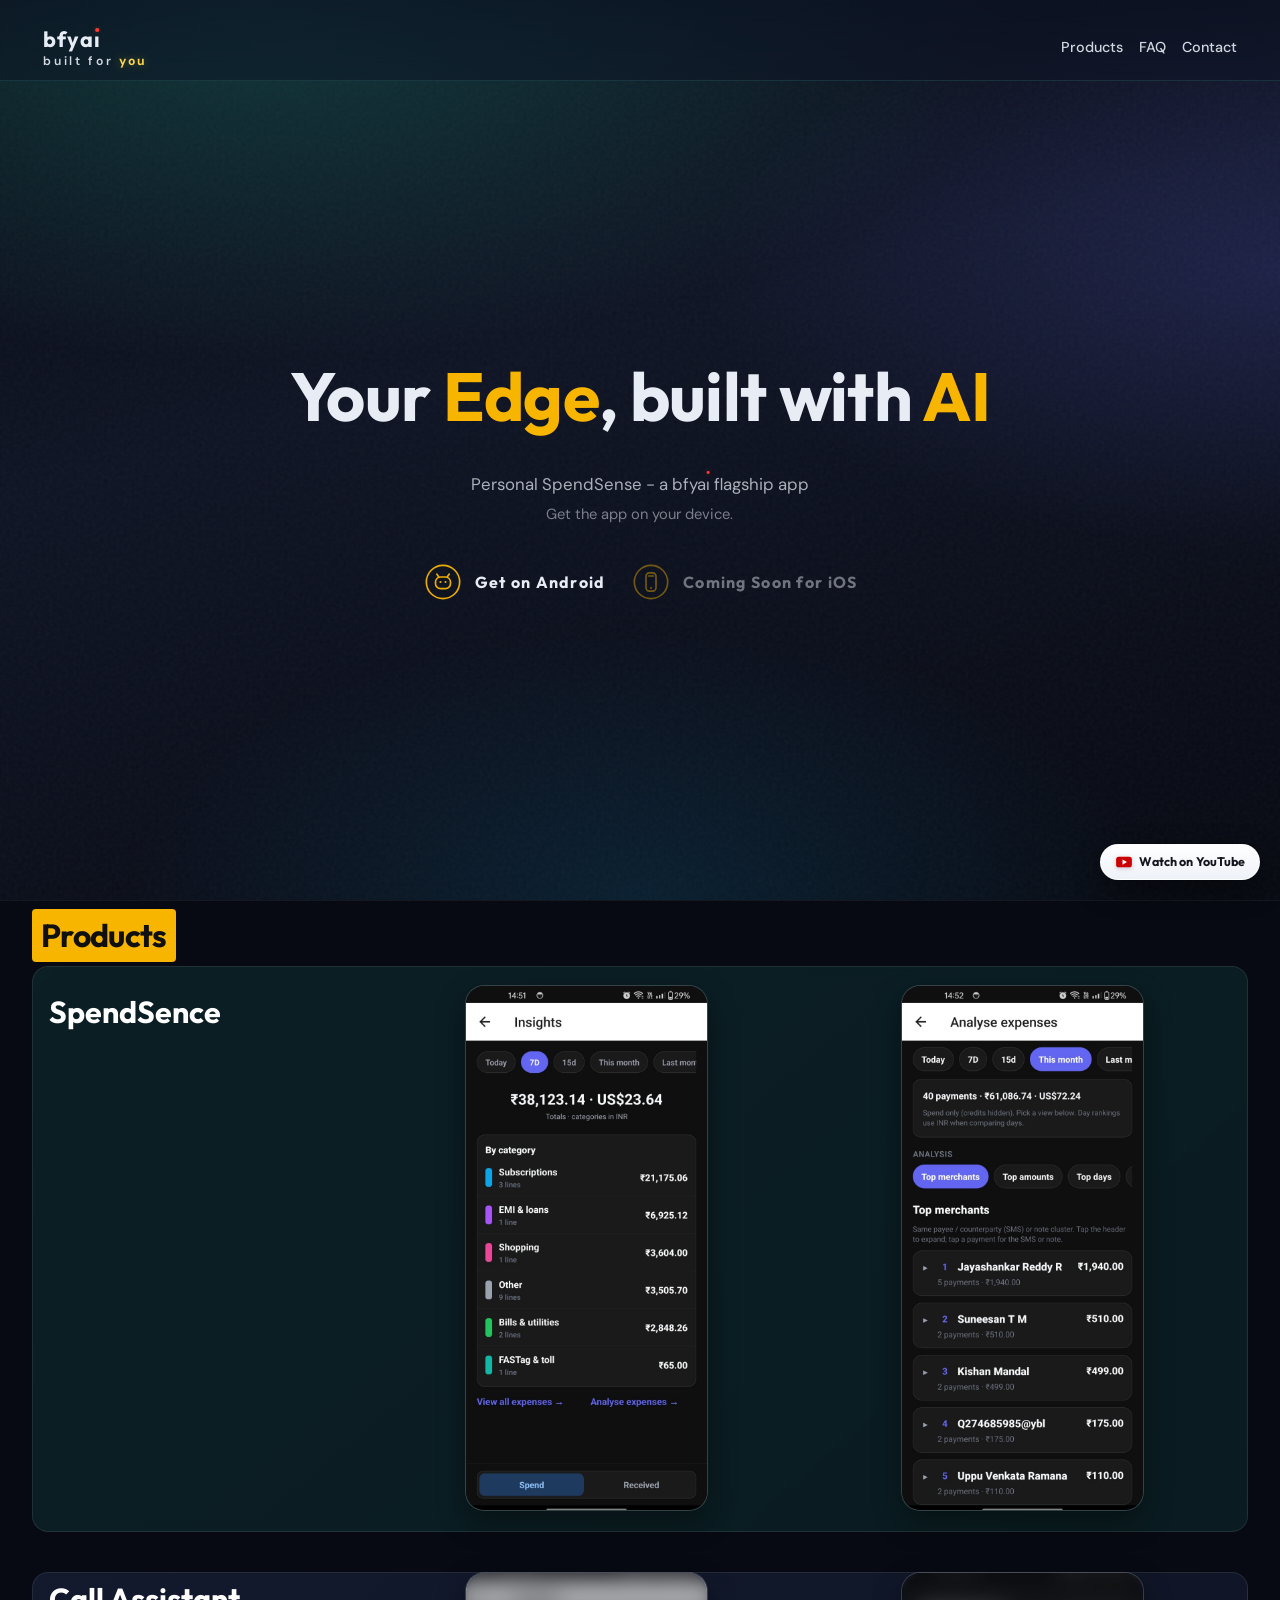
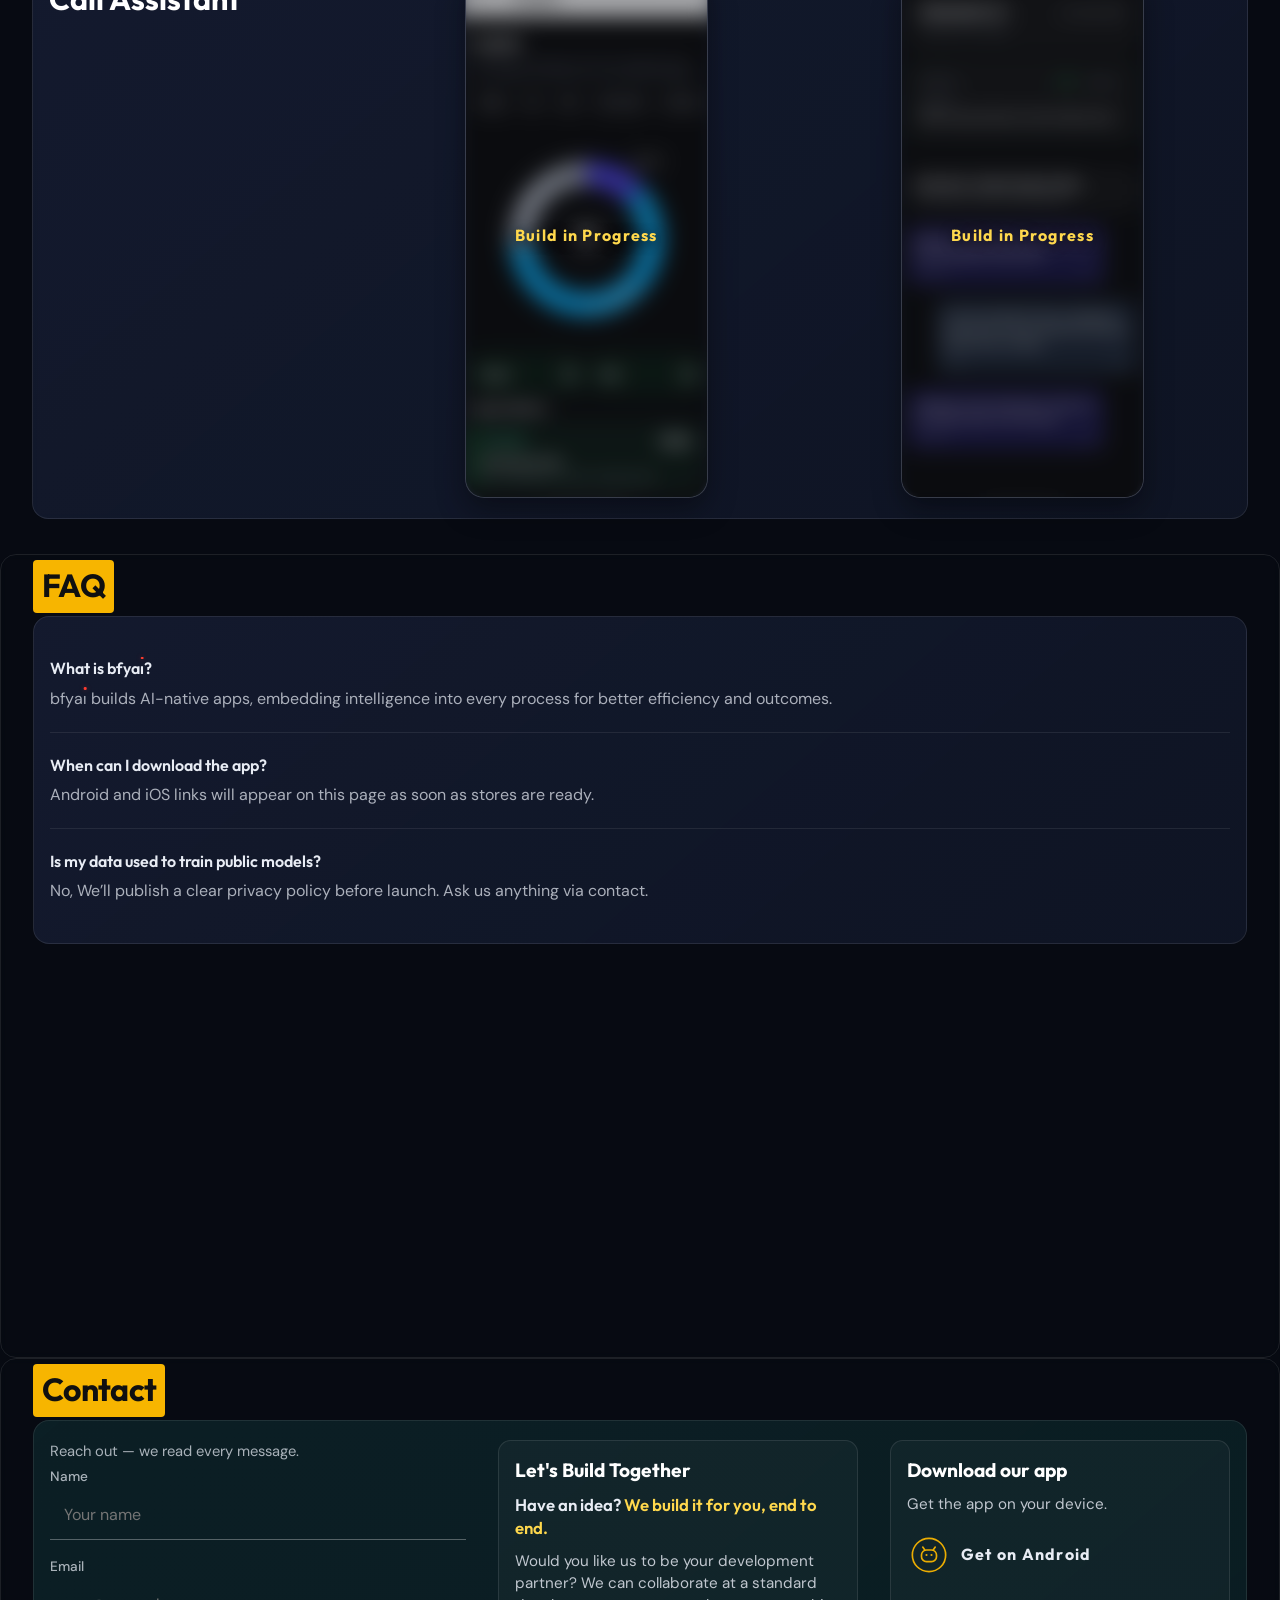
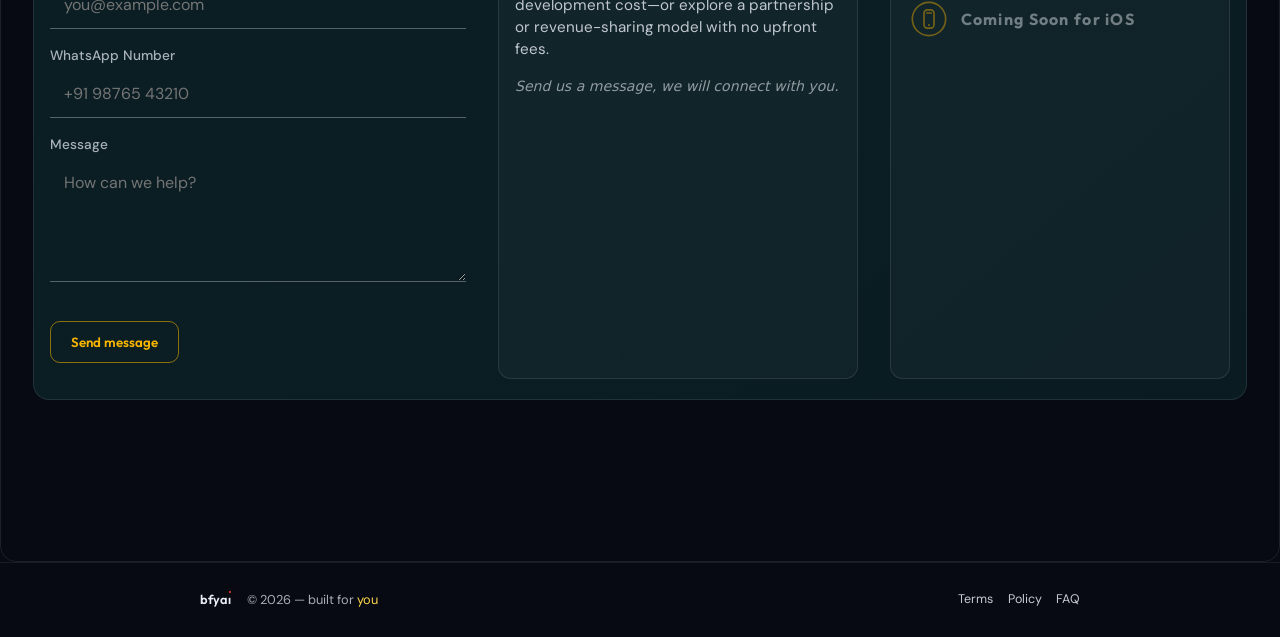
==== commit 8ad15e19: "coming soon for iOS" ====
--- a/index.html
+++ b/index.html
@@ -59,7 +59,7 @@
             </span>
             <span class="store-label">Get on Android</span>
           </a>
-          <a href="#" class="store-card store-ios" aria-label="Download on iOS (link TBD)">
+          <span class="store-card store-ios store-disabled" aria-label="iOS coming soon" aria-disabled="true">
             <span class="store-icon" aria-hidden="true">
               <svg viewBox="0 0 48 48" width="40" height="40" fill="none" xmlns="http://www.w3.org/2000/svg">
                 <circle cx="24" cy="24" r="20" stroke="currentColor" stroke-width="2"/>
@@ -68,8 +68,8 @@
                 <path d="M21 16.8H27" stroke="currentColor" stroke-width="1.8" stroke-linecap="round"/>
               </svg>
             </span>
-            <span class="store-label">Download for iOS</span>
-          </a>
+            <span class="store-label">Coming Soon for iOS</span>
+          </span>
         </div>
       </div>
     </section>
@@ -193,7 +193,7 @@
                   </span>
                   <span class="store-label">Get on Android</span>
                 </a>
-                <a href="#" class="store-card store-ios" aria-label="Download on iOS (link TBD)">
+                <span class="store-card store-ios store-disabled" aria-label="iOS coming soon" aria-disabled="true">
                   <span class="store-icon" aria-hidden="true">
                     <svg viewBox="0 0 48 48" width="40" height="40" fill="none" xmlns="http://www.w3.org/2000/svg">
                       <circle cx="24" cy="24" r="20" stroke="currentColor" stroke-width="2"/>
@@ -202,8 +202,8 @@
                       <path d="M21 16.8H27" stroke="currentColor" stroke-width="1.8" stroke-linecap="round"/>
                     </svg>
                   </span>
-                  <span class="store-label">Download for iOS</span>
-                </a>
+                  <span class="store-label">Coming Soon for iOS</span>
+                </span>
               </div>
             </aside>
           </div>
--- a/styles.css
+++ b/styles.css
@@ -225,9 +225,15 @@
 }
 
 .hero-lead {
-  margin: 2em 0 2rem;
+  margin: 2em 0 0.4rem;
   color: var(--text-muted);
   font-size: 1.05rem;
+}
+
+.hero-sublead {
+  margin: 0 0 2rem;
+  color: rgba(232, 236, 244, 0.5);
+  font-size: 0.92rem;
 }
 
 .store-row {
@@ -267,6 +273,15 @@
   color: rgba(247, 181, 0, 0.95);
 }
 
+.store-disabled {
+  opacity: 0.45;
+  cursor: not-allowed;
+  pointer-events: none;
+  border-bottom-color: transparent !important;
+  text-shadow: none !important;
+  transform: none !important;
+}
+
 .store-label {
   font-family: var(--font-display);
   letter-spacing: 0.08em;
@@ -294,6 +309,7 @@
   flex-direction: column;
   justify-content: flex-start;
   padding: 0 2rem 1rem;
+  padding-top: 0.5rem;
 }
 
 #faq,
@@ -421,7 +437,7 @@
 }
 
 .product-page + .product-page {
-  margin-top: 1rem;
+  margin-top: 2.5rem;
 }
 
 #product-expenses {
@@ -456,7 +472,7 @@
 
   #product-calls {
     padding-top: 0;
-    margin-top: 0.15rem;
+    margin-top: 2.5rem !important;
   }
 
   #product-calls,
@@ -470,7 +486,7 @@
 
   #product-expenses {
     padding-top: 1.2rem;
-    margin-top: 1.8rem;
+    margin-top: 0 !important;
   }
 
   #product-calls .product-page-title,
@@ -522,6 +538,38 @@
   cursor: zoom-in;
 }
 
+.media-box--blur {
+  position: relative;
+}
+
+.media-box--blur img {
+  filter: blur(10px);
+  transform: scale(1.05);
+  cursor: default;
+  pointer-events: none;
+}
+
+.early-access-badge {
+  position: absolute;
+  inset: 0;
+  display: flex;
+  align-items: center;
+  justify-content: center;
+  font-family: var(--font-display);
+  font-weight: 700;
+  font-size: clamp(0.75rem, 2vw, 1rem);
+  letter-spacing: 0.08em;
+  text-transform: none;
+  color: #ffd84d;
+  text-shadow: 0 2px 12px rgba(0, 0, 0, 0.7);
+  background: rgba(7, 10, 18, 0.35);
+  backdrop-filter: blur(2px);
+  -webkit-backdrop-filter: blur(2px);
+  border-radius: inherit;
+  padding: 0.5rem;
+  text-align: center;
+}
+
 .media-placeholder figcaption {
   margin-top: 0.5rem;
   color: rgba(232, 236, 244, 0.6);
@@ -570,13 +618,48 @@
   align-items: start;
 }
 
+.contact-grid--three {
+  grid-template-columns: minmax(0, 1fr) minmax(240px, 360px) minmax(240px, 340px);
+}
+
+.contact-partner {
+  background: linear-gradient(140deg, rgba(31, 41, 72, 0.7) 0%, rgba(19, 26, 45, 0.82) 100%);
+  border-color: rgba(255, 216, 77, 0.22);
+}
+
+.contact-partner-lead {
+  margin: 0 0 0.65rem;
+  font-family: var(--font-display);
+  font-size: 1.05rem;
+  font-weight: 600;
+  color: var(--text);
+  line-height: 1.4;
+}
+
+.contact-partner-highlight {
+  color: #ffd84d;
+}
+
+.contact-partner-cta {
+  margin-top: 1.1rem;
+  display: inline-flex;
+}
+
+.contact-partner-connect {
+  margin: 1rem 0 0;
+  font-size: 0.88rem;
+  font-style: italic;
+  color: rgba(232, 236, 244, 0.6);
+}
+
+
 .contact-form-wrap {
   min-width: 0;
 }
 
 .contact-side {
   min-height: 100%;
-  padding: 0.9rem 1rem;
+  padding: 0.9rem 1rem 1.6rem;
   border: 1px solid rgba(255, 255, 255, 0.1);
   border-radius: 0.8rem;
   background: rgba(255, 255, 255, 0.03);
@@ -1178,7 +1261,8 @@
     padding: 0.5rem 0 1rem;
   }
 
-  .contact-grid {
+  .contact-grid,
+  .contact-grid--three {
     grid-template-columns: 1fr;
     gap: 1.1rem;
   }
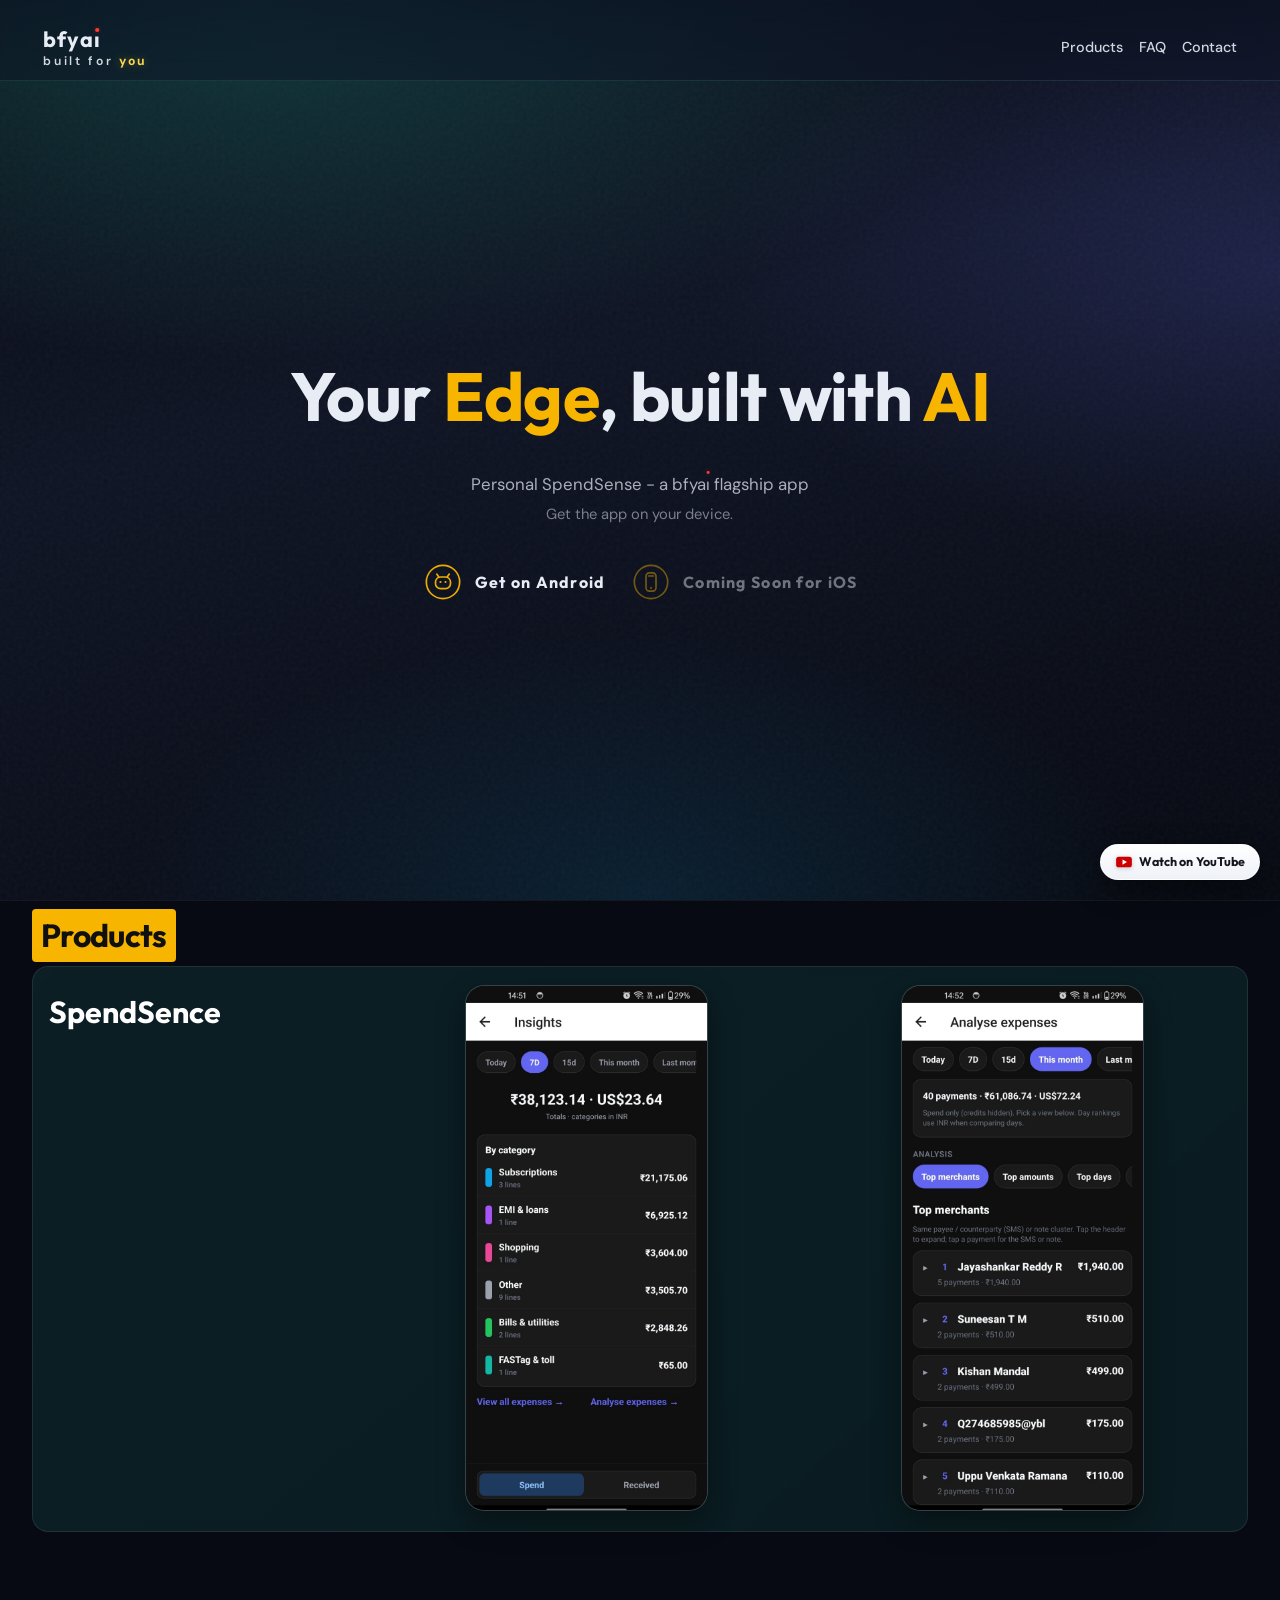
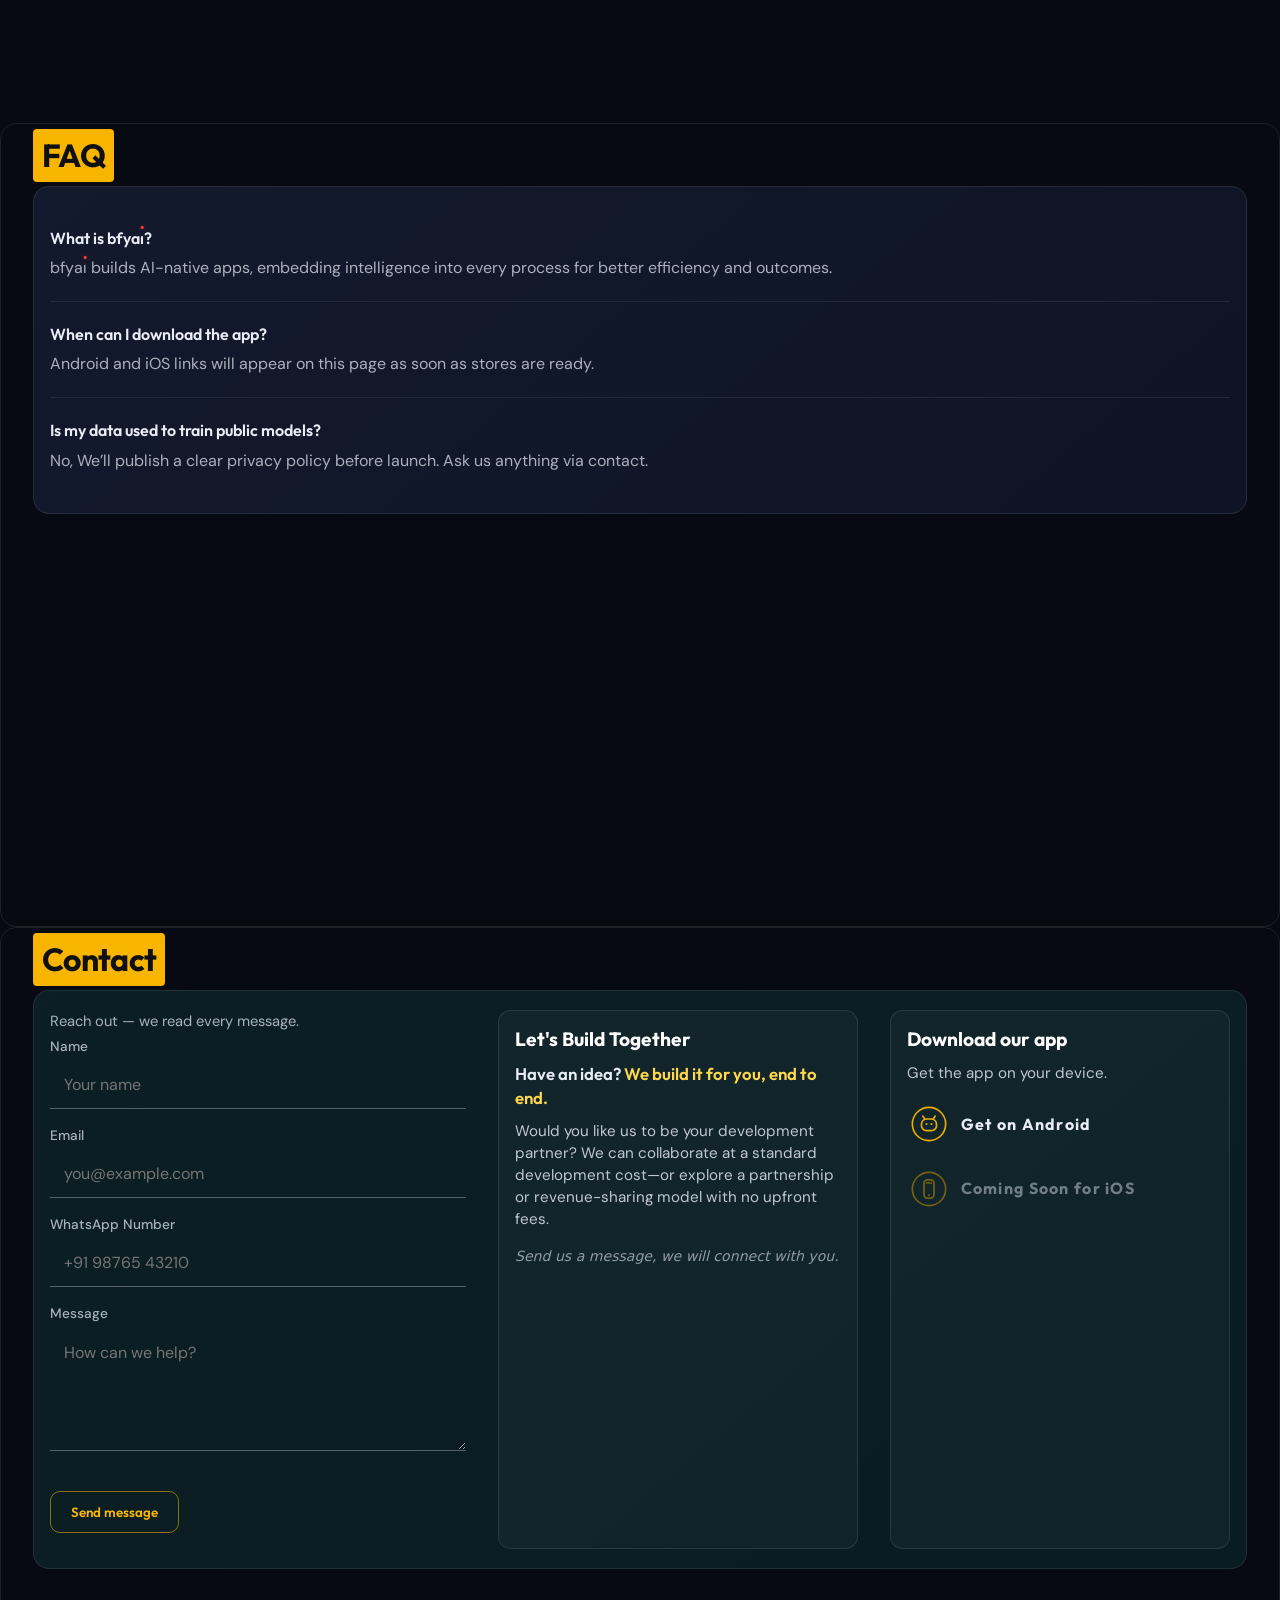
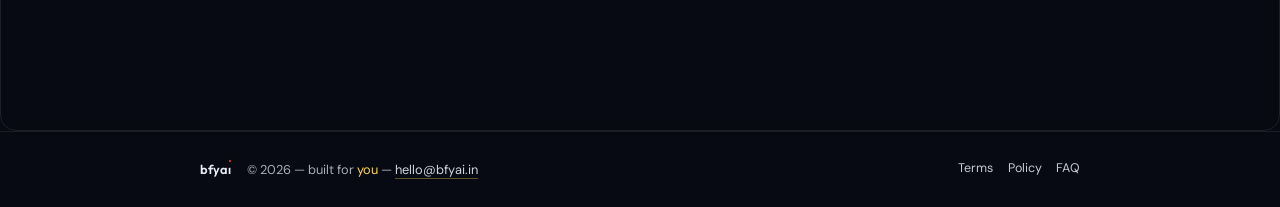
==== commit 6a92994b: "email addition" ====
--- a/index.html
+++ b/index.html
@@ -3,7 +3,7 @@
 <head>
   <meta charset="UTF-8" />
   <meta name="viewport" content="width=device-width, initial-scale=1.0" />
-  <title>built for you - personal SpendsSense</title>
+  <title>built for you - Personal SpendsSense</title>
   <link rel="stylesheet" href="styles.css" />
   <link rel="preconnect" href="https://fonts.googleapis.com" />
   <link rel="preconnect" href="https://fonts.gstatic.com" crossorigin />
@@ -95,24 +95,6 @@
             </figure>
           </div>
         </section>
-
-        <section class="product-page" id="product-calls">
-          <h3 class="product-page-title">Call Assistant</h3>
-          <div class="product-media-grid">
-            <figure class="media-placeholder">
-              <div class="media-box media-box--blur">
-                <img src="call1.jpeg" alt="Call screen 1" loading="lazy" />
-                <div class="early-access-badge" aria-hidden="true">Build in Progress</div>
-              </div>
-            </figure>
-            <figure class="media-placeholder">
-              <div class="media-box media-box--blur">
-                <img src="call2.jpeg" alt="Call screen 2" loading="lazy" />
-                <div class="early-access-badge" aria-hidden="true">Build in Progress</div>
-              </div>
-            </figure>
-          </div>
-        </section>
       </div>
     </section>
 
@@ -230,7 +212,7 @@
   <footer class="site-footer">
     <div class="footer-inner">
       <span class="footer-brand">bfya<span class="footer-i">ı</span></span>
-      <span class="footer-copy">© <span id="year"></span> — <span class="footer-tagline">built for <span class="footer-you">you</span></span></span>
+      <span class="footer-copy">© <span id="year"></span> — <span class="footer-tagline">built for <span class="footer-you">you</span></span> — <a class="footer-contact" href="mailto:hello@bfyai.in">hello@bfyai.in</a></span>
       <nav class="footer-links" aria-label="Footer links">
         <a href="terms.html">Terms</a>
         <a href="policy.html">Policy</a>
--- a/styles.css
+++ b/styles.css
@@ -879,6 +879,11 @@
   text-align: left;
 }
 
+.footer-brand,
+.footer-copy {
+  min-width: 0;
+}
+
 .footer-brand {
   font-family: var(--font-display);
   font-weight: 600;
@@ -891,6 +896,20 @@
 
 .footer-you {
   color: #ffd84d;
+}
+
+.footer-contact,
+.footer-contact:visited {
+  color: rgba(232, 236, 244, 0.9);
+  text-decoration: none;
+  border-bottom: 1px solid rgba(255, 216, 77, 0.35);
+  transition: color 0.2s, border-color 0.2s;
+}
+
+.footer-contact:hover,
+.footer-contact:focus-visible {
+  color: #fff;
+  border-bottom-color: rgba(255, 216, 77, 0.85);
 }
 
 .footer-links {
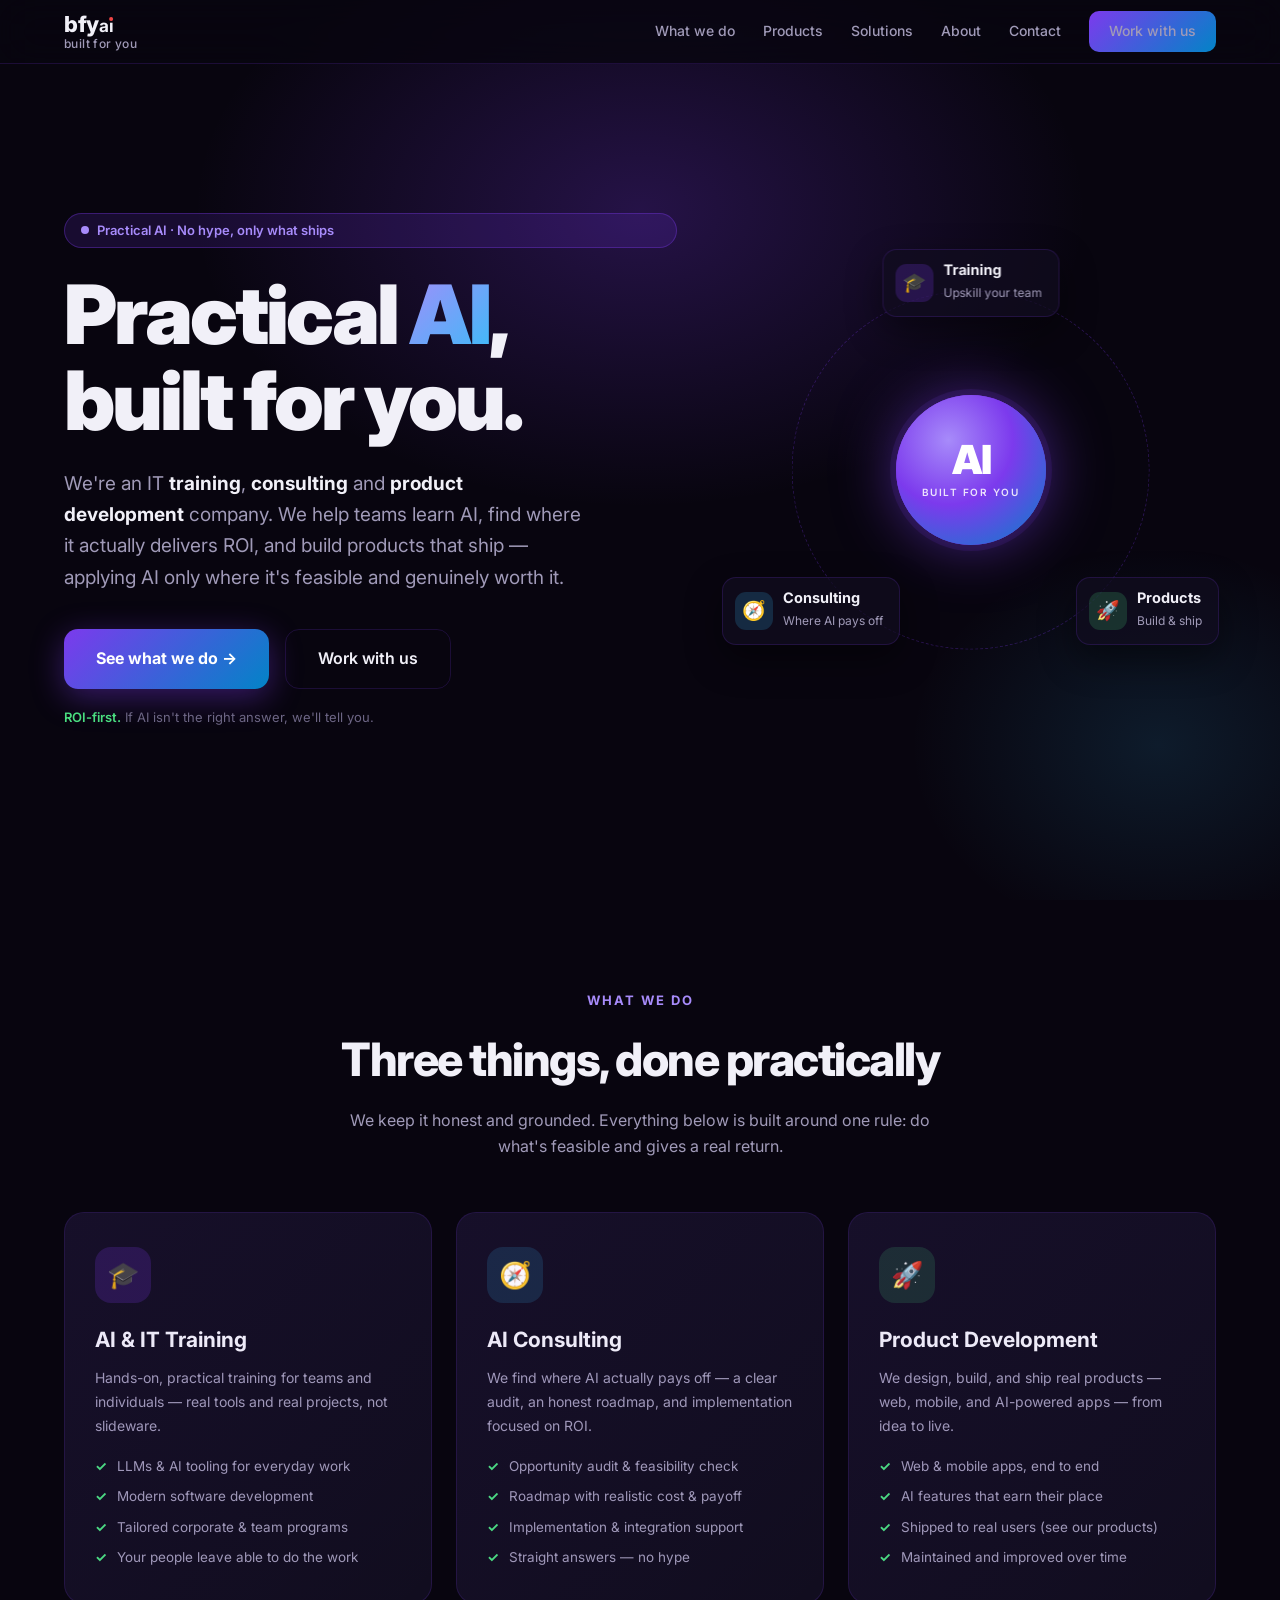
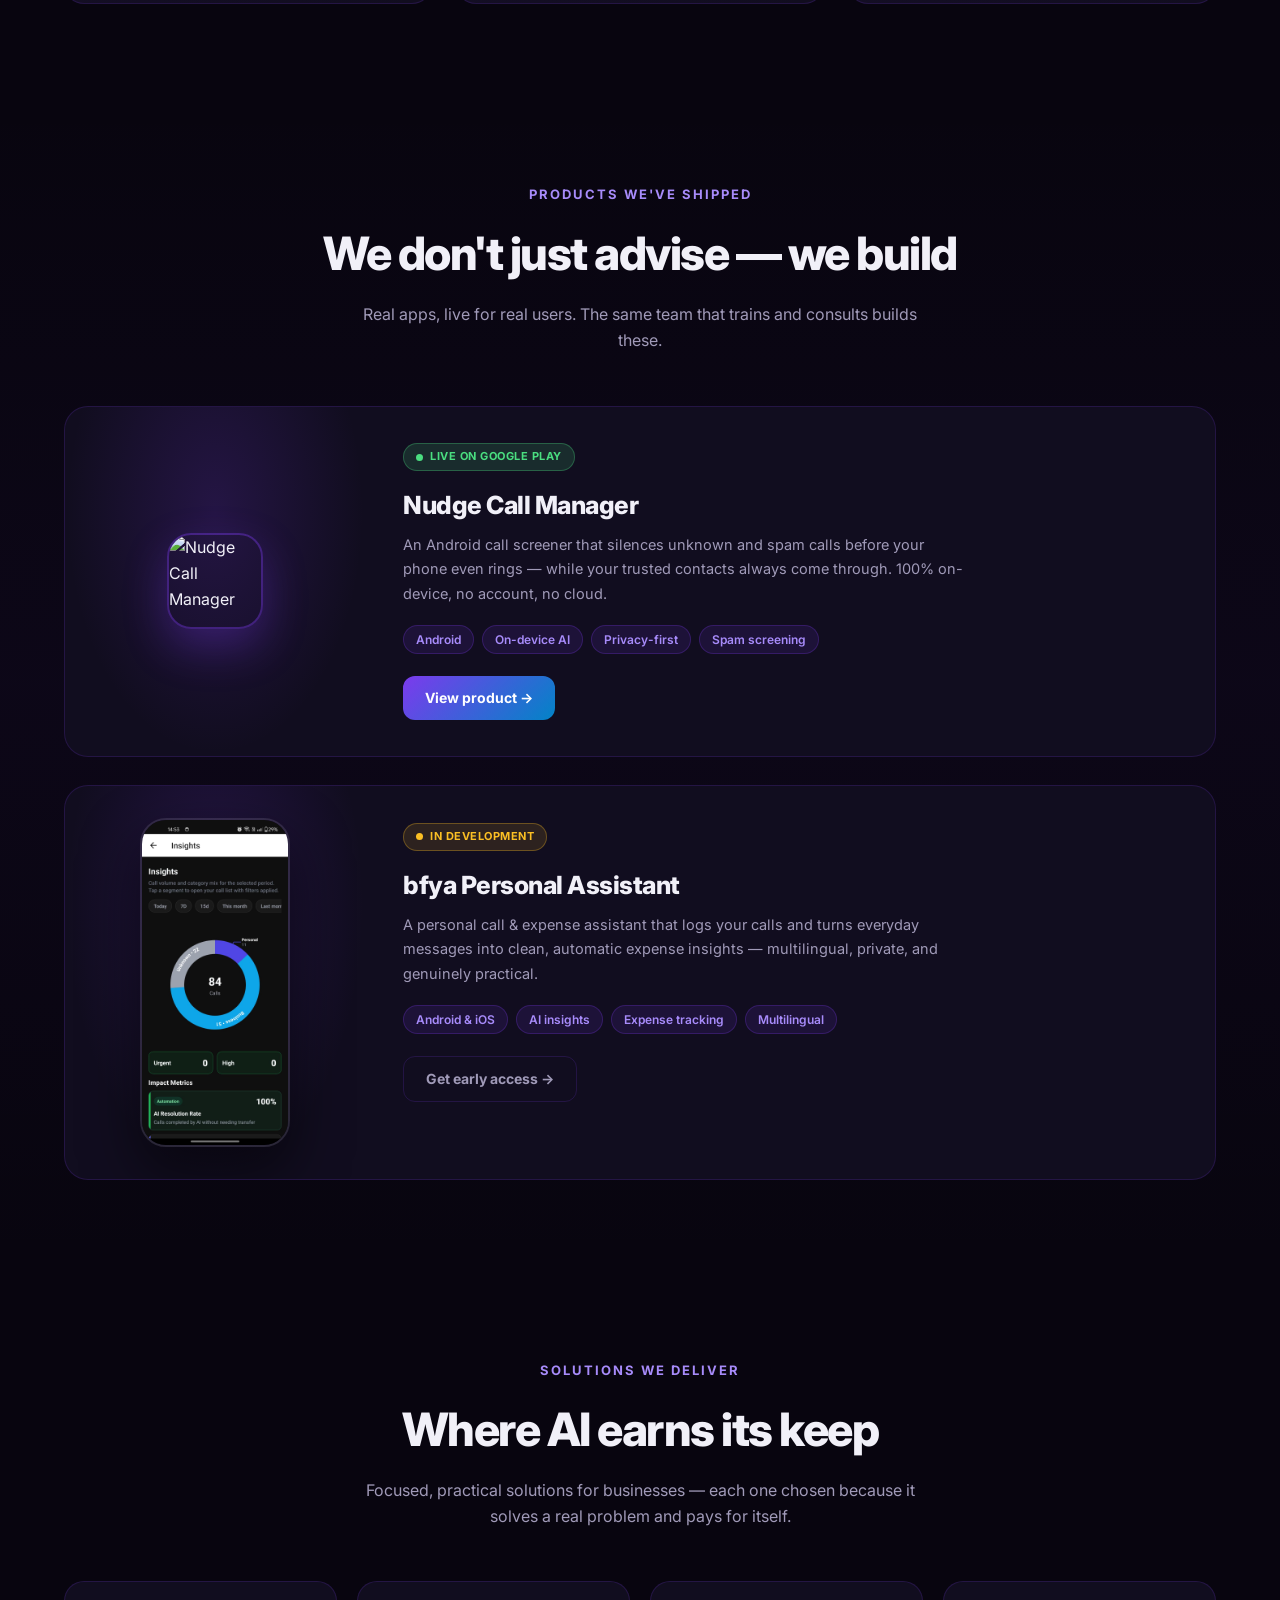
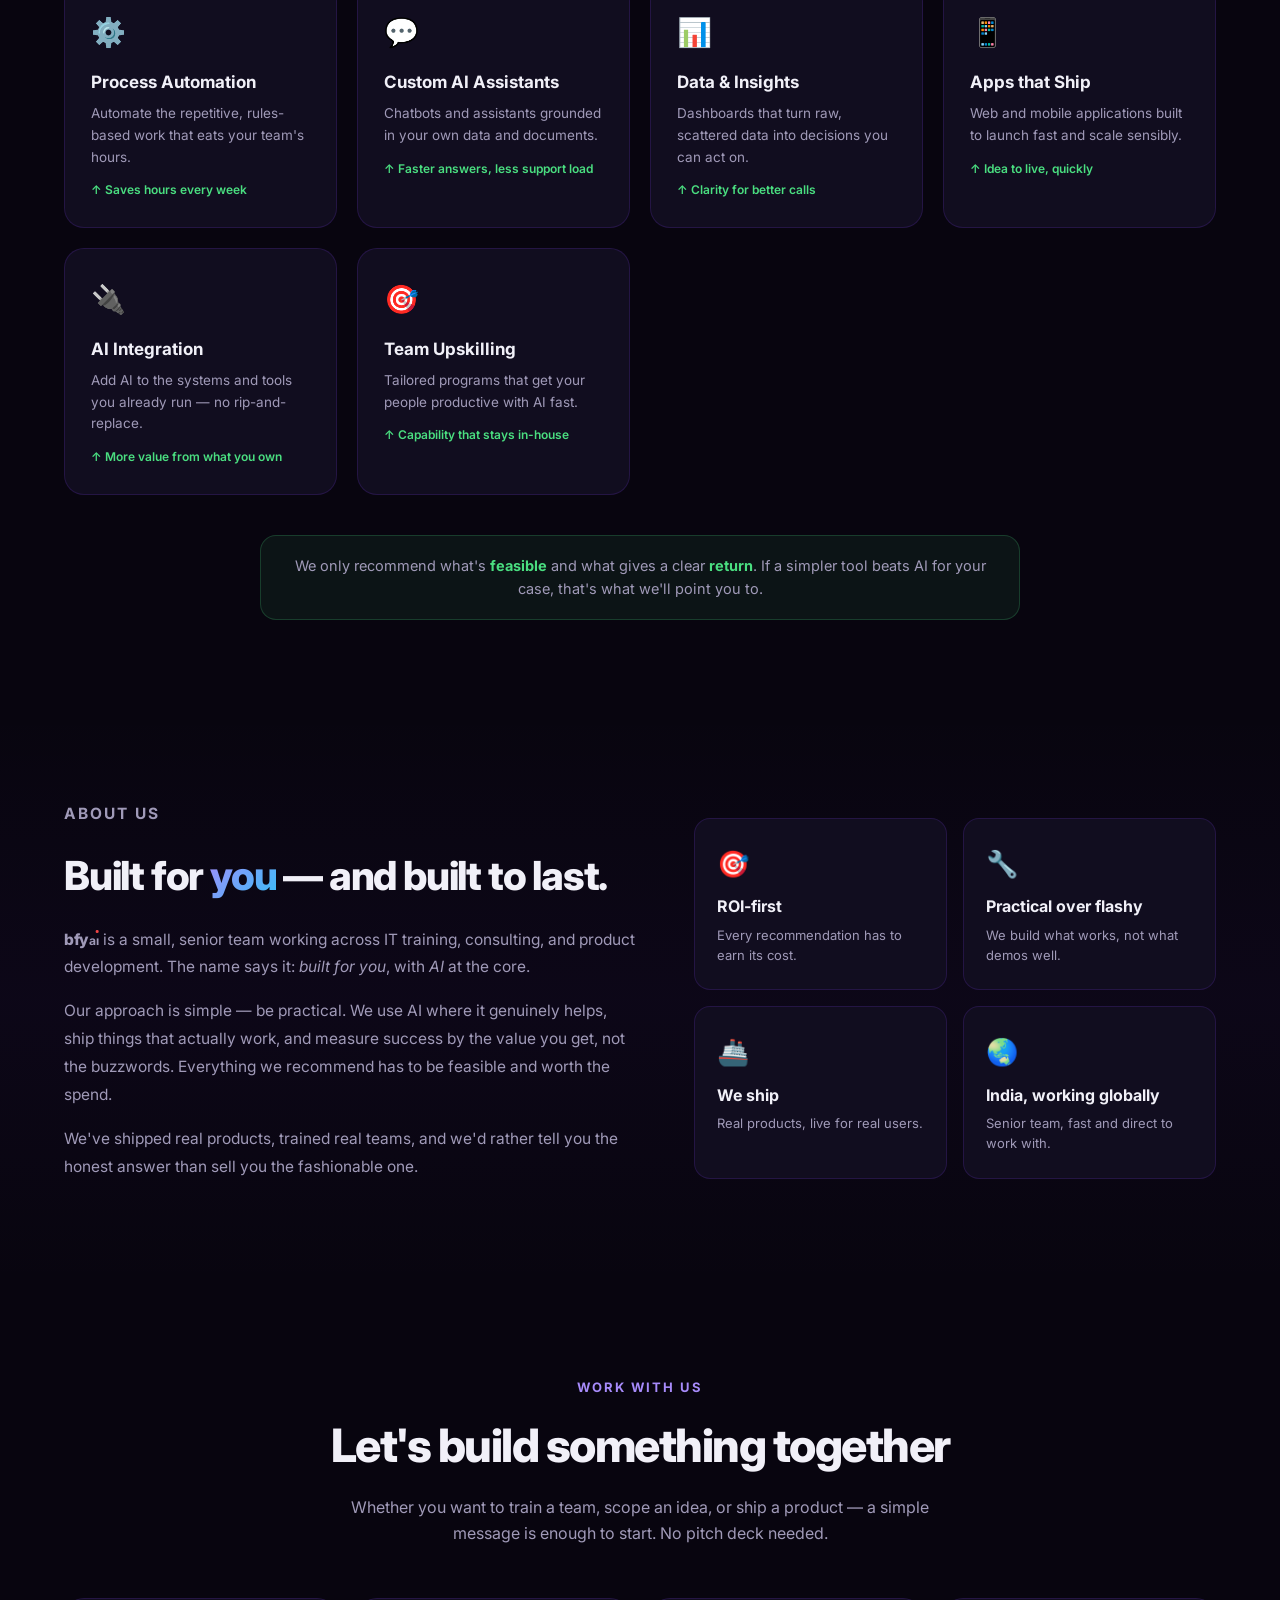
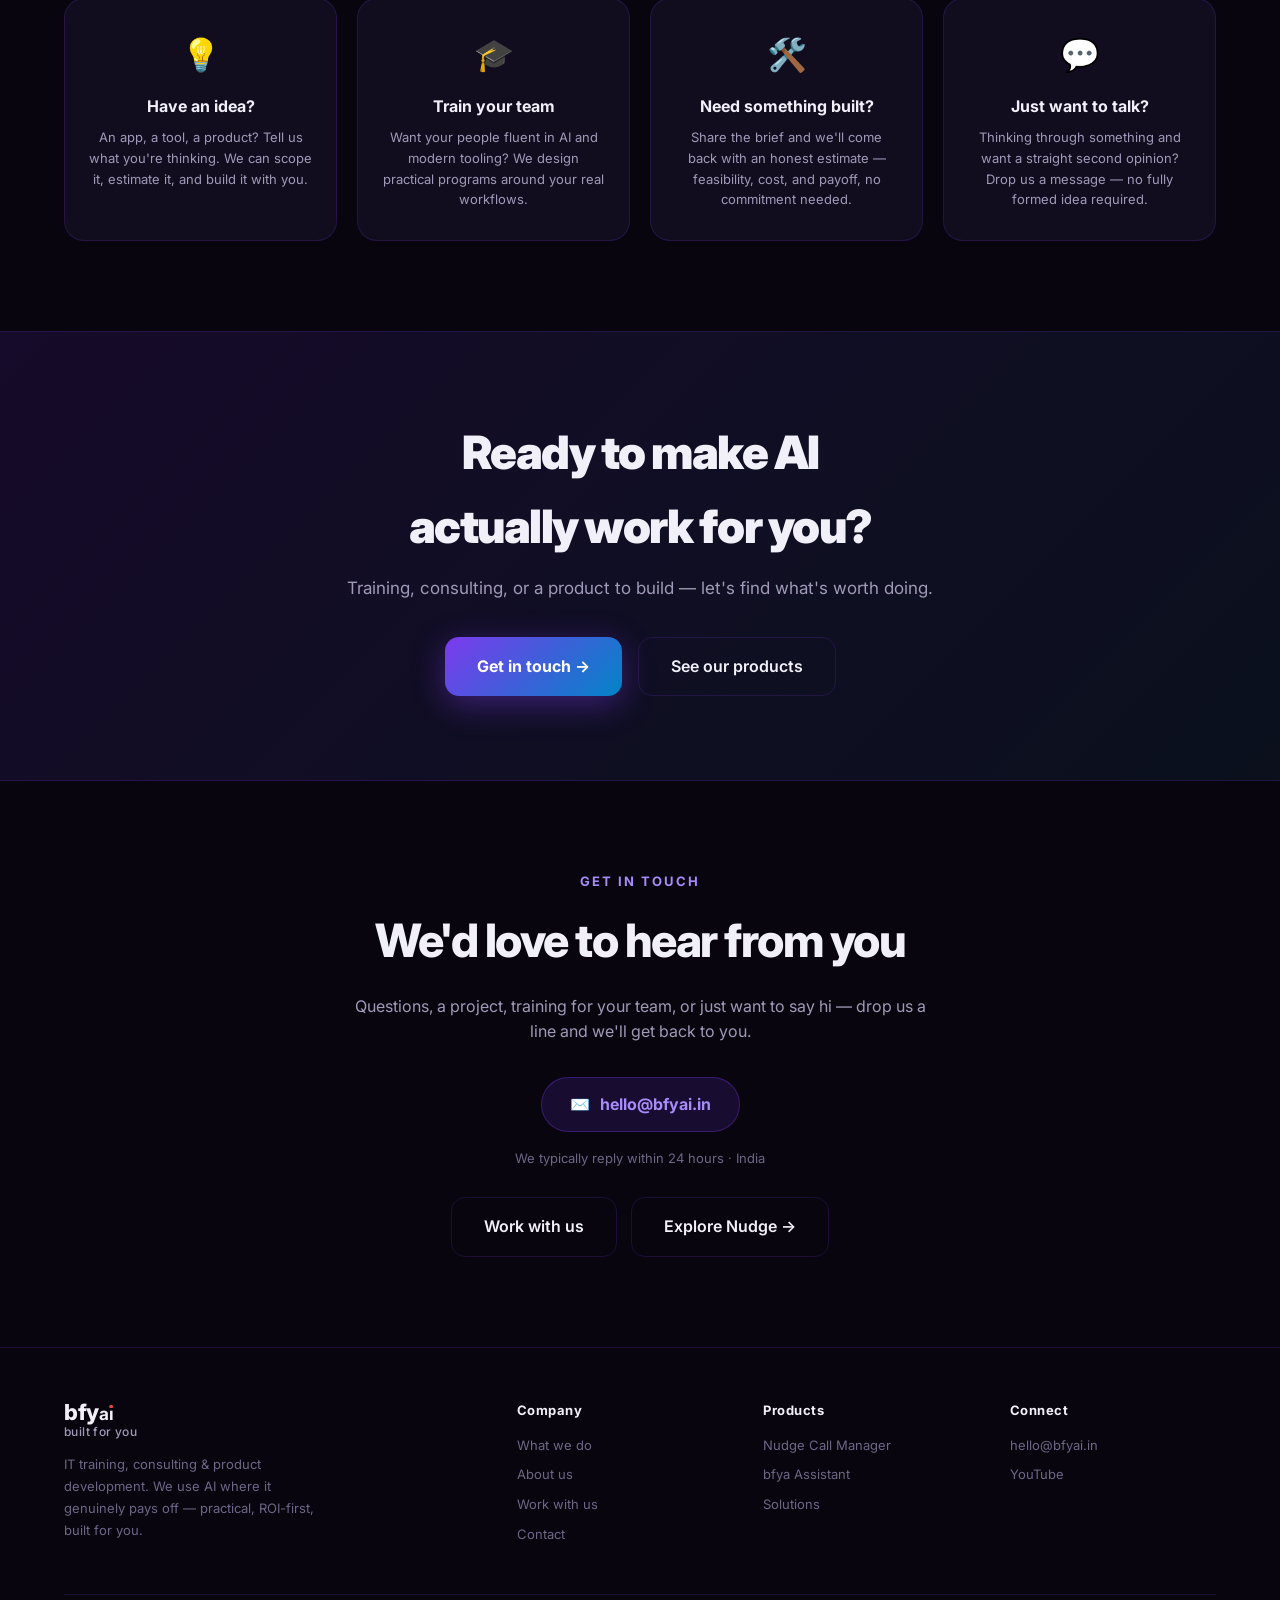
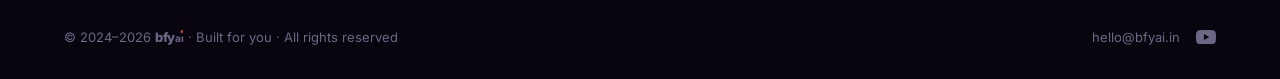
==== commit 2a5e7ec8: "draft company" ====
--- a/index.html
+++ b/index.html
@@ -1,248 +1,824 @@
 <!DOCTYPE html>
 <html lang="en">
 <head>
-  <meta charset="UTF-8" />
-  <meta name="viewport" content="width=device-width, initial-scale=1.0" />
-  <title>built for you - Personal SpendsSense</title>
-  <link rel="stylesheet" href="styles.css" />
-  <link rel="preconnect" href="https://fonts.googleapis.com" />
-  <link rel="preconnect" href="https://fonts.gstatic.com" crossorigin />
-  <link href="https://fonts.googleapis.com/css2?family=DM+Sans:ital,opsz,wght@0,9..40,400;0,9..40,500;0,9..40,600;0,9..40,700;1,9..40,400&family=Outfit:wght@400;500;600;700&display=swap" rel="stylesheet" />
+<meta charset="UTF-8" />
+<meta name="viewport" content="width=device-width, initial-scale=1.0" />
+<title>bfyai - built for you</title>
+<meta name="description" content="bfyaı is an IT training, consulting and product development company. We help teams learn AI, find where it actually delivers ROI, and build products that ship — practical, not hype. Built for you." />
+<meta property="og:title" content="bfyaı — Practical AI, built for you" />
+<meta property="og:description" content="IT training, consulting and product development. We use AI where it genuinely pays off." />
+<meta property="og:type" content="website" />
+<meta property="og:url" content="https://bfyai.in" />
+<link rel="canonical" href="https://bfyai.in" />
+<link rel="preconnect" href="https://fonts.googleapis.com" />
+<link rel="preconnect" href="https://fonts.gstatic.com" crossorigin />
+<link href="https://fonts.googleapis.com/css2?family=Inter:wght@300;400;500;600;700;800;900&display=swap" rel="stylesheet" />
+<style>
+  *, *::before, *::after { box-sizing: border-box; margin: 0; padding: 0; }
+  :root {
+    --purple: #7c3aed;
+    --purple-lt: #a78bfa;
+    --purple-dk: #4c1d95;
+    --sky: #38bdf8;
+    --sky-dk: #0284c7;
+    --green: #4ade80;
+    --red: #f87171;
+    --amber: #fbbf24;
+    --bg: #08050f;
+    --surface: #110d1f;
+    --surface2: #1a1432;
+    --border: rgba(124,58,237,0.18);
+    --text: #f1f0f8;
+    --text2: #a09ab8;
+    --text3: #6d6685;
+    --glass: rgba(17,13,31,0.72);
+    --radius: 20px;
+  }
+  html { scroll-behavior: smooth; }
+  body {
+    font-family: 'Inter', sans-serif;
+    background: var(--bg);
+    color: var(--text);
+    overflow-x: hidden;
+    line-height: 1.6;
+  }
+
+  /* ── BRAND MARK — bfy + small ai + red i ──────── */
+  .bm { font-weight: 800; letter-spacing: -0.3px; }
+  .bm small { font-size: 0.78em; font-weight: 700; }
+  .bm .ri { display: inline-block; position: relative; }
+  .bm .ri::after { content: ''; position: absolute; width: 0.22em; height: 0.22em; background: #ef4444; border-radius: 50%; top: 0.06em; left: 50%; transform: translateX(-50%); }
+
+  /* ── NAV ──────────────────────────────────── */
+  nav {
+    position: fixed; top: 0; left: 0; right: 0; z-index: 100;
+    display: flex; align-items: center; justify-content: space-between;
+    padding: 0 5vw;
+    height: 64px;
+    backdrop-filter: blur(20px);
+    background: rgba(8,5,15,0.8);
+    border-bottom: 1px solid var(--border);
+    transition: all .3s;
+  }
+  .nav-logo { display: flex; align-items: center; gap: 11px; text-decoration: none; }
+  .nav-logo-mark {
+    width: 44px; height: 44px; border-radius: 12px; flex-shrink: 0;
+    display: flex; align-items: center; justify-content: center;
+    background: linear-gradient(135deg, var(--purple), var(--sky-dk));
+    font-size: 17px; color: #fff; box-shadow: 0 6px 18px rgba(124,58,237,0.4);
+  }
+  .nav-logo-text { font-size: 22px; font-weight: 800; color: var(--text); letter-spacing: -0.3px; line-height: 1.15; }
+  .nav-logo-text .sub { display: block; font-size: 12px; font-weight: 500; color: var(--text2); letter-spacing: 0.4px; }
+  .nav-links { display: flex; align-items: center; gap: 28px; }
+  .nav-links a { color: var(--text2); text-decoration: none; font-size: 14px; font-weight: 500; transition: color .2s; }
+  .nav-links a:hover { color: var(--text); }
+  .nav-cta {
+    background: linear-gradient(135deg, var(--purple), var(--sky-dk));
+    color: #fff; border: none; padding: 9px 20px; border-radius: 10px;
+    font-size: 14px; font-weight: 600; cursor: pointer; text-decoration: none;
+    transition: opacity .2s, transform .2s;
+  }
+  .nav-cta:hover { opacity: .85; transform: translateY(-1px); }
+  .nav-menu-btn { display: none; background: none; border: none; cursor: pointer; color: var(--text); font-size: 22px; }
+
+  /* ── BUTTONS ─────────────────────────────── */
+  .btn-primary {
+    background: linear-gradient(135deg, var(--purple), var(--sky-dk));
+    color: #fff; text-decoration: none; border: none;
+    padding: 16px 32px; border-radius: 14px; font-size: 16px; font-weight: 700;
+    cursor: pointer; display: inline-flex; align-items: center; gap: 8px;
+    transition: transform .2s, box-shadow .2s;
+    box-shadow: 0 8px 32px rgba(124,58,237,0.4);
+  }
+  .btn-primary:hover { transform: translateY(-2px); box-shadow: 0 12px 40px rgba(124,58,237,0.55); }
+  .btn-secondary {
+    background: transparent; color: var(--text);
+    border: 1px solid var(--border); text-decoration: none;
+    padding: 16px 32px; border-radius: 14px; font-size: 16px; font-weight: 600;
+    cursor: pointer; display: inline-flex; align-items: center; gap: 8px;
+    transition: background .2s, border-color .2s;
+  }
+  .btn-secondary:hover { background: rgba(124,58,237,0.1); border-color: rgba(124,58,237,0.4); }
+
+  /* ── HERO ─────────────────────────────────── */
+  .hero {
+    min-height: 100vh;
+    display: flex; flex-direction: column; align-items: center; justify-content: center;
+    padding: 100px 5vw 60px;
+    position: relative; overflow: hidden;
+  }
+  .hero-inner {
+    display: grid; grid-template-columns: 3fr 2.4fr;
+    column-gap: 48px; row-gap: 0; align-items: center;
+    max-width: 1280px; width: 100%;
+  }
+  .hero-badge-wrap, .hero-badge { grid-column: 1; grid-row: 1; align-self: end; }
+  .hero-text { grid-column: 1; grid-row: 2; align-self: start; text-align: left; }
+  .hero-core-wrap-pos { }
+  .hero-inner > .hero-core-wrap { grid-column: 2; grid-row: 1 / 3; align-self: center; }
+  .hero-glow {
+    position: absolute; top: -10%; left: 50%; transform: translateX(-50%);
+    width: 900px; height: 600px; border-radius: 50%;
+    background: radial-gradient(ellipse, rgba(124,58,237,0.25) 0%, transparent 70%);
+    pointer-events: none;
+  }
+  .hero-glow2 {
+    position: absolute; bottom: -5%; right: -10%;
+    width: 500px; height: 400px; border-radius: 50%;
+    background: radial-gradient(ellipse, rgba(56,189,248,0.12) 0%, transparent 70%);
+    pointer-events: none;
+  }
+  .hero-badge {
+    display: inline-flex; align-items: center; gap: 8px;
+    background: rgba(124,58,237,0.15); border: 1px solid rgba(124,58,237,0.35);
+    border-radius: 100px; padding: 6px 16px;
+    font-size: 13px; font-weight: 600; color: var(--purple-lt);
+    margin-bottom: 24px;
+    animation: fadeUp .6s ease both;
+  }
+  .hero-badge-dot { width: 8px; height: 8px; border-radius: 50%; background: var(--purple-lt); animation: pulse 2s infinite; }
+  .hero h1 {
+    font-size: clamp(40px, 6.4vw, 82px); font-weight: 900; line-height: 1.05;
+    letter-spacing: -3px; margin-bottom: 24px;
+    animation: fadeUp .7s .1s ease both;
+  }
+  .hero h1 .grad {
+    background: linear-gradient(135deg, var(--purple-lt) 0%, var(--sky) 100%);
+    -webkit-background-clip: text; -webkit-text-fill-color: transparent; background-clip: text;
+  }
+  .hero-sub {
+    font-size: clamp(15px, 1.6vw, 19px); color: var(--text2); max-width: 520px;
+    margin: 0 0 36px; font-weight: 400; line-height: 1.65;
+    animation: fadeUp .7s .2s ease both;
+  }
+  .hero-actions { display: flex; gap: 16px; justify-content: flex-start; flex-wrap: wrap; animation: fadeUp .7s .3s ease both; }
+  .hero-trial { margin-top: 18px; font-size: 13px; color: var(--text3); animation: fadeUp .7s .4s ease both; }
+  .hero-trial span { color: var(--green); font-weight: 600; }
+
+  /* ── HERO AI-CORE VISUAL ───────────────────── */
+  .hero-core-wrap {
+    position: relative; width: 100%; max-width: 460px; margin: 0 auto;
+    aspect-ratio: 1 / 1; display: flex; align-items: center; justify-content: center;
+    animation: fadeUp .8s .4s ease both;
+  }
+  /* orbit ring the nodes sit on */
+  .hc-orbit {
+    position: absolute; top: 50%; left: 50%; transform: translate(-50%,-50%);
+    width: 78%; height: 78%; border-radius: 50%;
+    border: 1px dashed rgba(124,58,237,0.28);
+  }
+  /* pulsing radar rings from the core */
+  .hc-pulse {
+    position: absolute; top: 50%; left: 50%;
+    width: 150px; height: 150px; border-radius: 50%;
+    border: 1.5px solid rgba(124,58,237,0.5);
+    transform: translate(-50%,-50%);
+  }
+  .hc-pulse.p1 { animation: corePulse 3.2s ease-out infinite; }
+  .hc-pulse.p2 { animation: corePulse 3.2s ease-out 1.05s infinite; }
+  .hc-pulse.p3 { animation: corePulse 3.2s ease-out 2.1s infinite; }
+  @keyframes corePulse {
+    from { transform: translate(-50%,-50%) scale(.55); opacity: .7; }
+    to   { transform: translate(-50%,-50%) scale(2.1); opacity: 0; }
+  }
+  /* central AI core */
+  .hc-core {
+    position: relative; z-index: 3;
+    width: 150px; height: 150px; border-radius: 50%;
+    display: flex; flex-direction: column; align-items: center; justify-content: center;
+    background: radial-gradient(circle at 35% 30%, var(--purple-lt), var(--purple) 45%, var(--sky-dk) 100%);
+    box-shadow: 0 0 0 6px rgba(124,58,237,0.12), 0 0 60px rgba(124,58,237,0.55);
+    animation: coreFloat 5s ease-in-out infinite;
+  }
+  @keyframes coreFloat { 0%,100% { transform: translateY(0); } 50% { transform: translateY(-10px); } }
+  .hc-core .ai { font-size: 40px; font-weight: 900; letter-spacing: -2px; color: #fff; line-height: 1; }
+  .hc-core .lbl { font-size: 10px; font-weight: 600; letter-spacing: 1.5px; text-transform: uppercase; color: rgba(255,255,255,0.85); margin-top: 4px; }
+  /* offering nodes */
+  .hc-node {
+    position: absolute; z-index: 4;
+    display: flex; align-items: center; gap: 10px;
+    background: var(--glass); backdrop-filter: blur(10px);
+    border: 1px solid var(--border); border-radius: 14px;
+    padding: 11px 16px 11px 12px;
+    box-shadow: 0 14px 36px rgba(0,0,0,0.45);
+    transition: transform .3s, border-color .3s;
+  }
+  .hc-node:hover { transform: translateY(-4px) scale(1.04); border-color: rgba(124,58,237,0.5); }
+  .hc-node .ni { width: 38px; height: 38px; border-radius: 11px; flex-shrink: 0; display: flex; align-items: center; justify-content: center; font-size: 19px; }
+  .hc-node .ni.p { background: rgba(124,58,237,0.22); }
+  .hc-node .ni.s { background: rgba(56,189,248,0.18); }
+  .hc-node .ni.g { background: rgba(74,222,128,0.18); }
+  .hc-node strong { display: block; font-size: 14.5px; font-weight: 700; line-height: 1.25; }
+  .hc-node span { font-size: 12px; color: var(--text2); }
+  .hc-node.n-top   { top: 2%;  left: 50%; transform: translateX(-50%); }
+  .hc-node.n-left  { bottom: 12%; left: -4%; }
+  .hc-node.n-right { bottom: 12%; right: -4%; }
+
+  /* ── SECTION SHELL ─────────────────────────── */
+  section.block { padding: 90px 5vw; position: relative; }
+  .block-inner { max-width: 1180px; margin: 0 auto; }
+  .section-label {
+    text-align: center; font-size: 13px; font-weight: 700; letter-spacing: 2px;
+    color: var(--purple-lt); text-transform: uppercase; margin-bottom: 12px;
+  }
+  .section-title {
+    text-align: center; font-size: clamp(28px, 4vw, 46px); font-weight: 800;
+    letter-spacing: -1.5px; margin-bottom: 12px;
+  }
+  .section-sub {
+    text-align: center; color: var(--text2); font-size: 16px; max-width: 580px;
+    margin: 0 auto 52px;
+  }
+
+  /* ── OFFERINGS (What we do) ─────────────────── */
+  .offer-grid { display: grid; grid-template-columns: repeat(auto-fit, minmax(280px, 1fr)); gap: 24px; }
+  .offer-card {
+    background: var(--surface); border: 1px solid var(--border);
+    border-radius: var(--radius); padding: 34px 30px;
+    position: relative; overflow: hidden;
+    transition: transform .3s, border-color .3s, box-shadow .3s;
+  }
+  .offer-card::before {
+    content: ''; position: absolute; inset: 0; pointer-events: none;
+    background: linear-gradient(135deg, rgba(124,58,237,0.05), transparent);
+  }
+  .offer-card:hover { transform: translateY(-6px); border-color: rgba(124,58,237,0.45); box-shadow: 0 24px 56px rgba(124,58,237,0.16); }
+  .offer-card .ic {
+    width: 56px; height: 56px; border-radius: 16px;
+    display: flex; align-items: center; justify-content: center;
+    font-size: 26px; margin-bottom: 20px;
+  }
+  .ic.p { background: rgba(124,58,237,0.2); }
+  .ic.s { background: rgba(56,189,248,0.15); }
+  .ic.g { background: rgba(74,222,128,0.15); }
+  .offer-card h3 { font-size: 21px; font-weight: 700; margin-bottom: 10px; }
+  .offer-card > p { font-size: 14px; color: var(--text2); line-height: 1.7; margin-bottom: 18px; }
+  .offer-list { list-style: none; display: flex; flex-direction: column; gap: 9px; }
+  .offer-list li { display: flex; align-items: flex-start; gap: 10px; font-size: 13.5px; color: var(--text2); }
+  .offer-list li .ck { color: var(--green); flex-shrink: 0; font-weight: 700; }
+
+  /* ── PRODUCTS ──────────────────────────────── */
+  .product-row { display: flex; flex-direction: column; gap: 28px; }
+  .product-card {
+    display: grid; grid-template-columns: 300px 1fr; gap: 0;
+    background: var(--surface); border: 1px solid var(--border);
+    border-radius: 24px; overflow: hidden;
+    transition: transform .3s, border-color .3s, box-shadow .3s;
+  }
+  .product-card:hover { transform: translateY(-4px); border-color: rgba(124,58,237,0.45); box-shadow: 0 24px 60px rgba(124,58,237,0.18); }
+  .product-media {
+    background: radial-gradient(ellipse at 50% 30%, rgba(124,58,237,0.18) 0%, transparent 70%);
+    display: flex; align-items: center; justify-content: center;
+    padding: 32px; position: relative;
+  }
+  .product-shot {
+    width: 150px; border-radius: 26px;
+    border: 2px solid rgba(255,255,255,0.1);
+    box-shadow: 0 24px 56px rgba(0,0,0,0.55);
+    object-fit: cover;
+  }
+  .product-logo {
+    width: 96px; height: 96px; border-radius: 24px; object-fit: cover;
+    border: 2px solid rgba(124,58,237,0.4); box-shadow: 0 18px 44px rgba(124,58,237,0.3);
+  }
+  .product-body { padding: 36px 38px; }
+  .product-status {
+    display: inline-flex; align-items: center; gap: 7px;
+    font-size: 11px; font-weight: 700; letter-spacing: .5px; text-transform: uppercase;
+    padding: 4px 12px; border-radius: 100px; margin-bottom: 14px;
+  }
+  .product-status.live { background: rgba(74,222,128,0.15); border: 1px solid rgba(74,222,128,0.3); color: var(--green); }
+  .product-status.soon { background: rgba(251,191,36,0.12); border: 1px solid rgba(251,191,36,0.3); color: var(--amber); }
+  .product-status .dot { width: 7px; height: 7px; border-radius: 50%; background: currentColor; }
+  .product-body h3 { font-size: 25px; font-weight: 800; letter-spacing: -.5px; margin-bottom: 8px; }
+  .product-body > p { font-size: 14.5px; color: var(--text2); line-height: 1.7; margin-bottom: 18px; max-width: 560px; }
+  .product-tags { display: flex; flex-wrap: wrap; gap: 8px; margin-bottom: 22px; }
+  .product-tags span {
+    font-size: 12px; font-weight: 600; color: var(--purple-lt);
+    background: rgba(124,58,237,0.12); border: 1px solid rgba(124,58,237,0.25);
+    padding: 4px 12px; border-radius: 100px;
+  }
+  .product-link {
+    display: inline-flex; align-items: center; gap: 8px;
+    color: #fff; text-decoration: none; font-size: 14px; font-weight: 700;
+    background: linear-gradient(135deg, var(--purple), var(--sky-dk));
+    padding: 11px 22px; border-radius: 12px;
+    transition: transform .2s, box-shadow .2s;
+  }
+  .product-link:hover { transform: translateY(-2px); box-shadow: 0 10px 28px rgba(124,58,237,0.4); }
+  .product-link.ghost { background: transparent; border: 1px solid var(--border); color: var(--text2); box-shadow: none; }
+  .product-link.ghost:hover { background: rgba(124,58,237,0.1); border-color: rgba(124,58,237,0.4); color: var(--text); }
+
+  /* ── SOLUTIONS ─────────────────────────────── */
+  .sol-grid { display: grid; grid-template-columns: repeat(auto-fit, minmax(250px, 1fr)); gap: 20px; }
+  .sol-card {
+    background: var(--surface); border: 1px solid var(--border);
+    border-radius: var(--radius); padding: 28px 26px;
+    transition: transform .3s, border-color .3s;
+  }
+  .sol-card:hover { transform: translateY(-4px); border-color: rgba(124,58,237,0.4); }
+  .sol-card .ic-sm { font-size: 28px; margin-bottom: 14px; display: block; }
+  .sol-card h4 { font-size: 17px; font-weight: 700; margin-bottom: 7px; }
+  .sol-card p { font-size: 13.5px; color: var(--text2); line-height: 1.6; }
+  .sol-card .roi { display: block; margin-top: 12px; font-size: 12px; font-weight: 600; color: var(--green); }
+  .sol-note {
+    max-width: 760px; margin: 40px auto 0; text-align: center;
+    background: rgba(74,222,128,0.07); border: 1px solid rgba(74,222,128,0.2);
+    border-radius: 16px; padding: 18px 24px; font-size: 14.5px; color: var(--text2);
+  }
+  .sol-note strong { color: var(--green); }
+
+  /* ── ABOUT ─────────────────────────────────── */
+  .about-grid { display: grid; grid-template-columns: 1.1fr 1fr; gap: 56px; align-items: center; }
+  .about-text h2 { font-size: clamp(26px, 3.6vw, 40px); font-weight: 800; letter-spacing: -1.2px; margin-bottom: 18px; }
+  .about-text h2 .grad { background: linear-gradient(135deg, var(--purple-lt), var(--sky)); -webkit-background-clip: text; -webkit-text-fill-color: transparent; background-clip: text; }
+  .about-text p { font-size: 15.5px; color: var(--text2); line-height: 1.8; margin-bottom: 16px; }
+  .about-values { display: grid; grid-template-columns: 1fr 1fr; gap: 16px; }
+  .value-card {
+    background: var(--surface); border: 1px solid var(--border);
+    border-radius: 16px; padding: 24px 22px;
+    transition: transform .3s, border-color .3s;
+  }
+  .value-card:hover { transform: translateY(-4px); border-color: rgba(124,58,237,0.4); }
+  .value-card .vi { font-size: 26px; margin-bottom: 10px; }
+  .value-card h4 { font-size: 16px; font-weight: 700; margin-bottom: 5px; }
+  .value-card p { font-size: 13px; color: var(--text2); line-height: 1.55; }
+
+  /* ── WORK TOGETHER ───────────────────────── */
+  .work-grid { display: grid; grid-template-columns: repeat(auto-fit, minmax(220px, 1fr)); gap: 20px; }
+  .work-card {
+    background: var(--surface); border: 1px solid var(--border);
+    border-radius: var(--radius); padding: 30px 24px; text-align: center;
+    transition: transform .3s, border-color .3s;
+  }
+  .work-card:hover { transform: translateY(-4px); border-color: rgba(124,58,237,0.4); }
+  .work-card-icon { font-size: 32px; margin-bottom: 14px; }
+  .work-card h4 { font-size: 16px; font-weight: 700; margin-bottom: 7px; }
+  .work-card p { font-size: 13px; color: var(--text2); line-height: 1.6; }
+
+  /* ── CTA BANNER ──────────────────────────── */
+  section.cta-banner {
+    padding: 84px 5vw; text-align: center;
+    background: linear-gradient(135deg, rgba(124,58,237,0.12) 0%, rgba(56,189,248,0.06) 100%);
+    border-top: 1px solid var(--border); border-bottom: 1px solid var(--border);
+  }
+  .cta-banner h2 { font-size: clamp(28px, 4vw, 46px); font-weight: 900; letter-spacing: -1.5px; margin-bottom: 12px; }
+  .cta-banner p { font-size: 17px; color: var(--text2); margin-bottom: 34px; }
+
+  /* ── CONTACT ──────────────────────────────── */
+  section.contact { padding: 90px 5vw; }
+  .contact-box { text-align: center; max-width: 620px; margin: 0 auto; }
+  .contact-email {
+    display: inline-flex; align-items: center; gap: 10px;
+    background: rgba(124,58,237,0.15); border: 1px solid rgba(124,58,237,0.35);
+    border-radius: 100px; padding: 14px 28px; margin-bottom: 16px;
+    color: var(--purple-lt); font-size: 16px; font-weight: 700; text-decoration: none;
+    transition: background .2s, border-color .2s;
+  }
+  .contact-email:hover { background: rgba(124,58,237,0.28); border-color: rgba(124,58,237,0.6); }
+  .contact-meta { font-size: 13px; color: var(--text3); }
+  .contact-alt { margin-top: 28px; display: flex; gap: 14px; justify-content: center; flex-wrap: wrap; }
+
+  /* ── FOOTER ──────────────────────────────── */
+  footer {
+    padding: 52px 5vw 32px;
+    border-top: 1px solid var(--border);
+    display: grid; grid-template-columns: 2fr 1fr 1fr 1fr; gap: 40px;
+    max-width: 1280px; margin: 0 auto;
+  }
+  .footer-brand .nav-logo { margin-bottom: 14px; display: inline-flex; }
+  .footer-brand p { font-size: 13px; color: var(--text3); line-height: 1.7; max-width: 260px; }
+  .footer-col h5 { font-size: 13px; font-weight: 700; color: var(--text); margin-bottom: 14px; letter-spacing: .5px; }
+  .footer-col a { display: block; font-size: 13px; color: var(--text3); text-decoration: none; margin-bottom: 9px; transition: color .2s; }
+  .footer-col a:hover { color: var(--purple-lt); }
+  .footer-bottom {
+    grid-column: 1 / -1; padding-top: 32px; border-top: 1px solid var(--border);
+    display: flex; justify-content: space-between; align-items: center;
+    font-size: 13px; color: var(--text3); flex-wrap: wrap; gap: 8px;
+  }
+  .footer-bottom a { color: var(--text3); text-decoration: none; }
+  .footer-bottom a:hover { color: var(--purple-lt); }
+
+  /* ── ANIMATIONS ──────────────────────────── */
+  @keyframes fadeUp { from { opacity: 0; transform: translateY(24px); } to { opacity: 1; transform: translateY(0); } }
+  @keyframes pulse { 0%, 100% { opacity: 1; } 50% { opacity: .4; } }
+  .reveal { opacity: 0; transform: translateY(32px); transition: opacity .6s ease, transform .6s ease; }
+  .reveal.visible { opacity: 1; transform: none; }
+
+  /* ── MOBILE ──────────────────────────────── */
+  @media (max-width: 900px) {
+    .product-card { grid-template-columns: 1fr; }
+    .product-media { padding: 28px 28px 0; }
+    .about-grid { grid-template-columns: 1fr; gap: 36px; }
+  }
+  @media (max-width: 768px) {
+    .nav-links { display: none; }
+    .nav-menu-btn { display: block; }
+    nav.open .nav-links {
+      display: flex; flex-direction: column;
+      position: fixed; top: 64px; left: 0; right: 0;
+      width: 100vw; height: calc(100vh - 64px);
+      background: var(--bg); padding: 32px 7vw; gap: 22px; z-index: 99;
+      align-items: flex-start; overflow-y: auto;
+    }
+    nav.open .nav-links a { font-size: 18px; }
+    .hero { padding: 84px 5vw 48px; justify-content: flex-start; min-height: auto; }
+    /* mobile order: badge → animation → headline/text */
+    .hero-inner { display: flex; flex-direction: column; gap: 0; }
+    .hero-badge { order: 1; align-self: center; margin: 0 0 10px; }
+    .hero-inner > .hero-core-wrap { order: 2; }
+    .hero-text { order: 3; text-align: center; }
+    .hero-sub { margin: 0 auto 28px; }
+    .hero-actions { justify-content: center; }
+    .hero-trial { text-align: center; }
+    /* keep the orbit layout like desktop, scaled down to fit the phone */
+    .hero-core-wrap { max-width: 320px; margin: 0 auto 10px; }
+    .hc-core { width: 96px; height: 96px; }
+    .hc-core .ai { font-size: 28px; }
+    .hc-core .lbl { font-size: 8px; letter-spacing: 1px; }
+    .hc-pulse { width: 96px; height: 96px; }
+    .hc-node { padding: 7px 11px 7px 8px; gap: 7px; border-radius: 11px; }
+    .hc-node .ni { width: 28px; height: 28px; font-size: 14px; border-radius: 8px; }
+    .hc-node strong { font-size: 11.5px; }
+    .hc-node span { font-size: 9.5px; }
+    .hc-node.n-top { top: -3%; }
+    .hc-node.n-left { bottom: 5%; left: -7%; }
+    .hc-node.n-right { bottom: 5%; right: -7%; }
+    section.block { padding: 64px 5vw; }
+  }
+  @media (max-width: 480px) {
+    .btn-primary, .btn-secondary { padding: 14px 24px; font-size: 15px; width: 100%; justify-content: center; }
+    .hero-actions { flex-direction: column; align-items: center; }
+    .about-values { grid-template-columns: 1fr; }
+    footer { grid-template-columns: 1fr 1fr; }
+    .footer-brand { grid-column: 1 / -1; }
+    .footer-bottom { flex-direction: column; text-align: center; }
+  }
+</style>
 </head>
 <body>
-  <!-- Background: gradient mesh + noise -->
-  <div class="bg-layer" aria-hidden="true"></div>
-  <div class="bg-noise" aria-hidden="true"></div>
-
-  <header class="site-header">
-    <div class="header-inner">
-      <a href="#home" class="brand">
-        <span class="brand-name">bfya<span class="logo-i">ı</span></span>
-        <span class="brand-tag">built for <span class="brand-you">you</span></span>
+
+<!-- ── NAV ─────────────────────────────────────── -->
+<nav id="nav">
+  <a href="#home" class="nav-logo">
+    <span class="nav-logo-text"><span class="bm">bfy<small>a<span class="ri">ı</span></small></span><span class="sub">built for you</span></span>
+  </a>
+  <div class="nav-links">
+    <a href="#offerings">What we do</a>
+    <a href="#products">Products</a>
+    <a href="#solutions">Solutions</a>
+    <a href="#about">About</a>
+    <a href="#contact">Contact</a>
+    <a href="#work" class="nav-cta">Work with us</a>
+  </div>
+  <button class="nav-menu-btn" onclick="document.getElementById('nav').classList.toggle('open')">☰</button>
+</nav>
+
+<!-- ── HERO ─────────────────────────────────────── -->
+<section class="hero" id="home">
+  <div class="hero-glow"></div>
+  <div class="hero-glow2"></div>
+
+  <div class="hero-inner">
+    <div class="hero-badge">
+      <span class="hero-badge-dot"></span>
+      Practical AI · No hype, only what ships
+    </div>
+
+    <!-- text -->
+    <div class="hero-text">
+      <h1>Practical <span class="grad">AI</span>,<br/>built for you.</h1>
+      <p class="hero-sub">
+        We're an IT <strong style="color:var(--text)">training</strong>, <strong style="color:var(--text)">consulting</strong> and <strong style="color:var(--text)">product development</strong> company. We help teams learn AI, find where it actually delivers ROI, and build products that ship — applying AI only where it's feasible and genuinely worth it.
+      </p>
+      <div class="hero-actions">
+        <a href="#offerings" class="btn-primary">See what we do →</a>
+        <a href="#work" class="btn-secondary">Work with us</a>
+      </div>
+      <p class="hero-trial"><span>ROI-first.</span> If AI isn't the right answer, we'll tell you.</p>
+    </div>
+
+    <!-- AI-core offerings visual -->
+    <div class="hero-core-wrap" aria-hidden="true">
+      <div class="hc-orbit"></div>
+      <div class="hc-pulse p1"></div>
+      <div class="hc-pulse p2"></div>
+      <div class="hc-pulse p3"></div>
+
+      <div class="hc-core">
+        <span class="ai">AI</span>
+        <span class="lbl">built for you</span>
+      </div>
+
+      <div class="hc-node n-top">
+        <div class="ni p">🎓</div>
+        <div><strong>Training</strong><span>Upskill your team</span></div>
+      </div>
+      <div class="hc-node n-left">
+        <div class="ni s">🧭</div>
+        <div><strong>Consulting</strong><span>Where AI pays off</span></div>
+      </div>
+      <div class="hc-node n-right">
+        <div class="ni g">🚀</div>
+        <div><strong>Products</strong><span>Build &amp; ship</span></div>
+      </div>
+    </div>
+  </div>
+</section>
+
+<!-- ── OFFERINGS / WHAT WE DO ───────────────────── -->
+<section class="block" id="offerings">
+  <div class="block-inner">
+    <p class="section-label reveal">What we do</p>
+    <h2 class="section-title reveal">Three things, done practically</h2>
+    <p class="section-sub reveal">We keep it honest and grounded. Everything below is built around one rule: do what's feasible and gives a real return.</p>
+
+    <div class="offer-grid">
+      <div class="offer-card reveal">
+        <div class="ic p">🎓</div>
+        <h3>AI &amp; IT Training</h3>
+        <p>Hands-on, practical training for teams and individuals — real tools and real projects, not slideware.</p>
+        <ul class="offer-list">
+          <li><span class="ck">✓</span> LLMs &amp; AI tooling for everyday work</li>
+          <li><span class="ck">✓</span> Modern software development</li>
+          <li><span class="ck">✓</span> Tailored corporate &amp; team programs</li>
+          <li><span class="ck">✓</span> Your people leave able to do the work</li>
+        </ul>
+      </div>
+
+      <div class="offer-card reveal">
+        <div class="ic s">🧭</div>
+        <h3>AI Consulting</h3>
+        <p>We find where AI actually pays off — a clear audit, an honest roadmap, and implementation focused on ROI.</p>
+        <ul class="offer-list">
+          <li><span class="ck">✓</span> Opportunity audit &amp; feasibility check</li>
+          <li><span class="ck">✓</span> Roadmap with realistic cost &amp; payoff</li>
+          <li><span class="ck">✓</span> Implementation &amp; integration support</li>
+          <li><span class="ck">✓</span> Straight answers — no hype</li>
+        </ul>
+      </div>
+
+      <div class="offer-card reveal">
+        <div class="ic g">🚀</div>
+        <h3>Product Development</h3>
+        <p>We design, build, and ship real products — web, mobile, and AI-powered apps — from idea to live.</p>
+        <ul class="offer-list">
+          <li><span class="ck">✓</span> Web &amp; mobile apps, end to end</li>
+          <li><span class="ck">✓</span> AI features that earn their place</li>
+          <li><span class="ck">✓</span> Shipped to real users (see our products)</li>
+          <li><span class="ck">✓</span> Maintained and improved over time</li>
+        </ul>
+      </div>
+    </div>
+  </div>
+</section>
+
+<!-- ── PRODUCTS ──────────────────────────────────── -->
+<section class="block" id="products" style="background:linear-gradient(180deg, transparent, rgba(124,58,237,0.04), transparent);">
+  <div class="block-inner">
+    <p class="section-label reveal">Products we've shipped</p>
+    <h2 class="section-title reveal">We don't just advise — we build</h2>
+    <p class="section-sub reveal">Real apps, live for real users. The same team that trains and consults builds these.</p>
+
+    <div class="product-row">
+      <!-- Nudge -->
+      <article class="product-card reveal">
+        <div class="product-media">
+          <img src="nudge/icon.png" alt="Nudge Call Manager" class="product-logo" loading="lazy" />
+        </div>
+        <div class="product-body">
+          <span class="product-status live"><span class="dot"></span> Live on Google Play</span>
+          <h3>Nudge Call Manager</h3>
+          <p>An Android call screener that silences unknown and spam calls before your phone even rings — while your trusted contacts always come through. 100% on-device, no account, no cloud.</p>
+          <div class="product-tags">
+            <span>Android</span><span>On-device AI</span><span>Privacy-first</span><span>Spam screening</span>
+          </div>
+          <a href="nudge/index.html" class="product-link">View product →</a>
+        </div>
+      </article>
+
+      <!-- bfya Assistant -->
+      <article class="product-card reveal">
+        <div class="product-media">
+          <img src="call1.jpeg" alt="bfya personal assistant" class="product-shot" loading="lazy" />
+        </div>
+        <div class="product-body">
+          <span class="product-status soon"><span class="dot"></span> In development</span>
+          <h3>bfya Personal Assistant</h3>
+          <p>A personal call &amp; expense assistant that logs your calls and turns everyday messages into clean, automatic expense insights — multilingual, private, and genuinely practical.</p>
+          <div class="product-tags">
+            <span>Android &amp; iOS</span><span>AI insights</span><span>Expense tracking</span><span>Multilingual</span>
+          </div>
+          <a href="#contact" class="product-link ghost">Get early access →</a>
+        </div>
+      </article>
+    </div>
+  </div>
+</section>
+
+<!-- ── SOLUTIONS ─────────────────────────────────── -->
+<section class="block" id="solutions">
+  <div class="block-inner">
+    <p class="section-label reveal">Solutions we deliver</p>
+    <h2 class="section-title reveal">Where AI earns its keep</h2>
+    <p class="section-sub reveal">Focused, practical solutions for businesses — each one chosen because it solves a real problem and pays for itself.</p>
+
+    <div class="sol-grid">
+      <div class="sol-card reveal">
+        <span class="ic-sm">⚙️</span>
+        <h4>Process Automation</h4>
+        <p>Automate the repetitive, rules-based work that eats your team's hours.</p>
+        <span class="roi">↑ Saves hours every week</span>
+      </div>
+      <div class="sol-card reveal">
+        <span class="ic-sm">💬</span>
+        <h4>Custom AI Assistants</h4>
+        <p>Chatbots and assistants grounded in your own data and documents.</p>
+        <span class="roi">↑ Faster answers, less support load</span>
+      </div>
+      <div class="sol-card reveal">
+        <span class="ic-sm">📊</span>
+        <h4>Data &amp; Insights</h4>
+        <p>Dashboards that turn raw, scattered data into decisions you can act on.</p>
+        <span class="roi">↑ Clarity for better calls</span>
+      </div>
+      <div class="sol-card reveal">
+        <span class="ic-sm">📱</span>
+        <h4>Apps that Ship</h4>
+        <p>Web and mobile applications built to launch fast and scale sensibly.</p>
+        <span class="roi">↑ Idea to live, quickly</span>
+      </div>
+      <div class="sol-card reveal">
+        <span class="ic-sm">🔌</span>
+        <h4>AI Integration</h4>
+        <p>Add AI to the systems and tools you already run — no rip-and-replace.</p>
+        <span class="roi">↑ More value from what you own</span>
+      </div>
+      <div class="sol-card reveal">
+        <span class="ic-sm">🎯</span>
+        <h4>Team Upskilling</h4>
+        <p>Tailored programs that get your people productive with AI fast.</p>
+        <span class="roi">↑ Capability that stays in-house</span>
+      </div>
+    </div>
+
+    <p class="sol-note reveal">We only recommend what's <strong>feasible</strong> and what gives a clear <strong>return</strong>. If a simpler tool beats AI for your case, that's what we'll point you to.</p>
+  </div>
+</section>
+
+<!-- ── ABOUT ─────────────────────────────────────── -->
+<section class="block" id="about" style="background:linear-gradient(180deg, transparent, rgba(124,58,237,0.04), transparent);">
+  <div class="block-inner">
+    <div class="about-grid">
+      <div class="about-text reveal">
+        <p class="section-label" style="text-align:left">About us</p>
+        <h2>Built for <span class="grad">you</span> — and built to last.</h2>
+        <p><span class="bm">bfy<small>a<span class="ri">ı</span></small></span> is a small, senior team working across IT training, consulting, and product development. The name says it: <em>built for you</em>, with <em>AI</em> at the core.</p>
+        <p>Our approach is simple — be practical. We use AI where it genuinely helps, ship things that actually work, and measure success by the value you get, not the buzzwords. Everything we recommend has to be feasible and worth the spend.</p>
+        <p>We've shipped real products, trained real teams, and we'd rather tell you the honest answer than sell you the fashionable one.</p>
+      </div>
+      <div class="about-values reveal">
+        <div class="value-card">
+          <div class="vi">🎯</div>
+          <h4>ROI-first</h4>
+          <p>Every recommendation has to earn its cost.</p>
+        </div>
+        <div class="value-card">
+          <div class="vi">🔧</div>
+          <h4>Practical over flashy</h4>
+          <p>We build what works, not what demos well.</p>
+        </div>
+        <div class="value-card">
+          <div class="vi">🚢</div>
+          <h4>We ship</h4>
+          <p>Real products, live for real users.</p>
+        </div>
+        <div class="value-card">
+          <div class="vi">🌏</div>
+          <h4>India, working globally</h4>
+          <p>Senior team, fast and direct to work with.</p>
+        </div>
+      </div>
+    </div>
+  </div>
+</section>
+
+<!-- ── WORK TOGETHER ──────────────────────────────── -->
+<section class="block" id="work">
+  <div class="block-inner">
+    <p class="section-label reveal">Work with us</p>
+    <h2 class="section-title reveal">Let's build something together</h2>
+    <p class="section-sub reveal">Whether you want to train a team, scope an idea, or ship a product — a simple message is enough to start. No pitch deck needed.</p>
+    <div class="work-grid">
+      <div class="work-card reveal">
+        <div class="work-card-icon">💡</div>
+        <h4>Have an idea?</h4>
+        <p>An app, a tool, a product? Tell us what you're thinking. We can scope it, estimate it, and build it with you.</p>
+      </div>
+      <div class="work-card reveal">
+        <div class="work-card-icon">🎓</div>
+        <h4>Train your team</h4>
+        <p>Want your people fluent in AI and modern tooling? We design practical programs around your real workflows.</p>
+      </div>
+      <div class="work-card reveal">
+        <div class="work-card-icon">🛠️</div>
+        <h4>Need something built?</h4>
+        <p>Share the brief and we'll come back with an honest estimate — feasibility, cost, and payoff, no commitment needed.</p>
+      </div>
+      <div class="work-card reveal">
+        <div class="work-card-icon">💬</div>
+        <h4>Just want to talk?</h4>
+        <p>Thinking through something and want a straight second opinion? Drop us a message — no fully formed idea required.</p>
+      </div>
+    </div>
+  </div>
+</section>
+
+<!-- ── CTA BANNER ─────────────────────────────────── -->
+<section class="cta-banner">
+  <h2 class="reveal">Ready to make AI<br/>actually work for you?</h2>
+  <p class="reveal">Training, consulting, or a product to build — let's find what's worth doing.</p>
+  <div class="hero-actions reveal" style="justify-content:center">
+    <a href="#contact" class="btn-primary">Get in touch →</a>
+    <a href="#products" class="btn-secondary">See our products</a>
+  </div>
+</section>
+
+<!-- ── CONTACT ─────────────────────────────────────── -->
+<section class="contact" id="contact">
+  <div class="contact-box">
+    <p class="section-label reveal">Get in touch</p>
+    <h2 class="section-title reveal" style="margin-bottom:16px">We'd love to hear from you</h2>
+    <p class="section-sub reveal" style="margin-bottom:32px">Questions, a project, training for your team, or just want to say hi — drop us a line and we'll get back to you.</p>
+    <a href="mailto:hello@bfyai.in" class="contact-email reveal">
+      <span>✉️</span> hello@bfyai.in
+    </a>
+    <p class="contact-meta reveal">We typically reply within 24 hours · India</p>
+    <div class="contact-alt reveal">
+      <a href="#work" class="btn-secondary">Work with us</a>
+      <a href="nudge/index.html" class="btn-secondary">Explore Nudge →</a>
+    </div>
+  </div>
+</section>
+
+<!-- ── FOOTER ──────────────────────────────────────── -->
+<footer>
+  <div class="footer-brand">
+    <a href="#home" class="nav-logo">
+      <span class="nav-logo-text"><span class="bm">bfy<small>a<span class="ri">ı</span></small></span><span class="sub">built for you</span></span>
+    </a>
+    <p>IT training, consulting &amp; product development. We use AI where it genuinely pays off — practical, ROI-first, built for you.</p>
+  </div>
+
+  <div class="footer-col">
+    <h5>Company</h5>
+    <a href="#offerings">What we do</a>
+    <a href="#about">About us</a>
+    <a href="#work">Work with us</a>
+    <a href="#contact">Contact</a>
+  </div>
+
+  <div class="footer-col">
+    <h5>Products</h5>
+    <a href="nudge/index.html">Nudge Call Manager</a>
+    <a href="#products">bfya Assistant</a>
+    <a href="#solutions">Solutions</a>
+  </div>
+
+  <div class="footer-col">
+    <h5>Connect</h5>
+    <a href="mailto:hello@bfyai.in">hello@bfyai.in</a>
+    <a href="https://www.youtube.com/@NudgeCallManager" target="_blank" rel="noopener">YouTube</a>
+  </div>
+
+  <div class="footer-bottom">
+    <span>© 2024–2026 <span class="bm">bfy<small>a<span class="ri">ı</span></small></span> · Built for you · All rights reserved</span>
+    <span style="display:flex;align-items:center;gap:16px">
+      <a href="mailto:hello@bfyai.in">hello@bfyai.in</a>
+      <a href="https://www.youtube.com/@NudgeCallManager" target="_blank" rel="noopener" title="YouTube" style="display:inline-flex;align-items:center;color:var(--text3);transition:color .2s" onmouseover="this.style.color='#ff0000'" onmouseout="this.style.color='var(--text3)'">
+        <svg width="20" height="20" viewBox="0 0 24 24" fill="currentColor" xmlns="http://www.w3.org/2000/svg"><path d="M23.498 6.186a3.016 3.016 0 0 0-2.122-2.136C19.505 3.545 12 3.545 12 3.545s-7.505 0-9.377.505A3.017 3.017 0 0 0 .502 6.186C0 8.07 0 12 0 12s0 3.93.502 5.814a3.016 3.016 0 0 0 2.122 2.136c1.871.505 9.376.505 9.376.505s7.505 0 9.377-.505a3.015 3.015 0 0 0 2.122-2.136C24 15.93 24 12 24 12s0-3.93-.502-5.814zM9.545 15.568V8.432L15.818 12l-6.273 3.568z"/></svg>
       </a>
-      <nav class="nav" aria-label="Primary">
-        <a href="#products">Products</a>
-        <a href="#faq">FAQ</a>
-        <a href="#contact">Contact</a>
-      </nav>
-      <button class="menu-toggle" type="button" aria-label="Open menu" aria-controls="mobile-menu" aria-expanded="false">
-        <span></span>
-        <span></span>
-        <span></span>
-      </button>
-    </div>
-    <nav id="mobile-menu" class="mobile-menu" aria-label="Mobile navigation">
-      <a href="#products">Products</a>
-      <a href="#faq">FAQ</a>
-      <a href="#contact">Contact</a>
-    </nav>
-  </header>
-
-  <main>
-    <section id="home" class="hero">
-      <div class="hero-content">
-        <h1 class="hero-title">
-          <span class="headline-line">Your <span class="text-highlight">Edge</span>, built with <span class="text-highlight">AI</span></span>
-        </h1>
-        <p class="hero-lead">Personal SpendSense - a bfya<span class="logo-i">ı</span> flagship app</p>
-        <p class="hero-sublead">Get the app on your device.</p>
-        <div class="store-row" role="group" aria-label="App downloads">
-          <a href="#" class="store-card store-android" aria-label="Download on Android (link TBD)">
-            <span class="store-icon" aria-hidden="true">
-              <svg viewBox="0 0 48 48" width="40" height="40" fill="none" xmlns="http://www.w3.org/2000/svg">
-                <circle cx="24" cy="24" r="20" stroke="currentColor" stroke-width="2"/>
-                <rect x="15" y="18" width="18" height="14" rx="6" stroke="currentColor" stroke-width="2"/>
-                <path d="M19 18L16.5 14.5M29 18L31.5 14.5" stroke="currentColor" stroke-width="2" stroke-linecap="round"/>
-                <circle cx="21" cy="24" r="1.3" fill="currentColor"/>
-                <circle cx="27" cy="24" r="1.3" fill="currentColor"/>
-              </svg>
-            </span>
-            <span class="store-label">Get on Android</span>
-          </a>
-          <span class="store-card store-ios store-disabled" aria-label="iOS coming soon" aria-disabled="true">
-            <span class="store-icon" aria-hidden="true">
-              <svg viewBox="0 0 48 48" width="40" height="40" fill="none" xmlns="http://www.w3.org/2000/svg">
-                <circle cx="24" cy="24" r="20" stroke="currentColor" stroke-width="2"/>
-                <rect x="18" y="13" width="12" height="22" rx="4" stroke="currentColor" stroke-width="2"/>
-                <circle cx="24" cy="31.2" r="1.2" fill="currentColor"/>
-                <path d="M21 16.8H27" stroke="currentColor" stroke-width="1.8" stroke-linecap="round"/>
-              </svg>
-            </span>
-            <span class="store-label">Coming Soon for iOS</span>
-          </span>
-        </div>
-      </div>
-    </section>
-
-    <section id="products" class="panel">
-      <div class="panel-inner">
-        <h2 class="section-title">
-          <span class="section-word section-highlight">Products</span>
-        </h2>
-
-        <section class="product-page" id="product-expenses">
-          <h3 class="product-page-title">SpendSence</h3>
-          <div class="product-media-grid">
-            <figure class="media-placeholder">
-              <div class="media-box">
-                <img src="expense1.jpeg" alt="Expense screen 1" loading="lazy" />
-              </div>
-            </figure>
-            <figure class="media-placeholder">
-              <div class="media-box">
-                <img src="expense2.jpeg" alt="Expense screen 2" loading="lazy" />
-              </div>
-            </figure>
-          </div>
-        </section>
-      </div>
-    </section>
-
-    <section id="faq" class="panel panel-alt">
-      <div class="panel-inner">
-        <h2 class="section-title">
-          <span class="section-word section-highlight">FAQ</span>
-        </h2>
-        <section class="product-page info-page" id="faq-block">
-          <dl class="faq-list">
-            <div class="faq-item">
-              <dt>What is bfya<span class="logo-i">ı</span>?</dt>
-              <dd>bfya<span class="logo-i">ı</span> builds AI-native apps, embedding intelligence into every process for better efficiency and outcomes.</dd>
-            </div>
-            <div class="faq-item">
-              <dt>When can I download the app?</dt>
-              <dd>Android and iOS links will appear on this page as soon as stores are ready.</dd>
-            </div>
-            <div class="faq-item">
-              <dt>Is my data used to train public models?</dt>
-              <dd>No, We’ll publish a clear privacy policy before launch. Ask us anything via contact.</dd>
-            </div>
-          </dl>
-        </section>
-      </div>
-    </section>
-
-    <section id="contact" class="panel">
-      <div class="panel-inner">
-        <h2 class="section-title">
-          <span class="section-word section-highlight">Contact</span>
-        </h2>
-        <section class="product-page info-page" id="contact-block">
-          <div class="contact-grid contact-grid--three">
-            <div class="contact-form-wrap">
-              <p class="panel-intro">Reach out — we read every message.</p>
-              <form class="contact-form" id="contact-form" onsubmit="submitContactForm(event)">
-                <label>
-                  <span>Name</span>
-                  <input type="text" name="name" id="field-name" autocomplete="name" placeholder="Your name" required />
-                </label>
-                <label>
-                  <span>Email</span>
-                  <input type="email" name="email" id="field-email" autocomplete="email" placeholder="you@example.com" />
-                </label>
-                <label>
-                  <span>WhatsApp Number</span>
-                  <input type="tel" name="whatsapp" id="field-whatsapp" autocomplete="tel" placeholder="+91 98765 43210" />
-                </label>
-                <label>
-                  <span>Message</span>
-                  <textarea name="message" id="field-message" rows="4" placeholder="How can we help?" required></textarea>
-                </label>
-                <button type="submit" class="btn btn-primary">Send message</button>
-              </form>
-            </div>
-
-            <aside class="contact-side contact-partner" aria-label="Partnership info">
-              <h3 class="contact-side-title">Let's Build Together</h3>
-              <p class="contact-partner-lead">Have an idea? <span class="contact-partner-highlight">We build it for you, end to end.</span></p>
-              <p class="contact-side-copy">Would you like us to be your development partner? We can collaborate at a standard development cost—or explore a partnership or revenue-sharing model with no upfront fees.</p>
-              <p class="contact-partner-connect">Send us a message, we will connect with you.</p>
-            </aside>
-
-            <aside class="contact-side" aria-label="App download info">
-              <h3 class="contact-side-title">Download our app</h3>
-              <p class="contact-side-copy">Get the app on your device.</p>
-              <div class="store-row contact-download-row" role="group" aria-label="App download links">
-                <a href="#" class="store-card store-android" aria-label="Download on Android (link TBD)">
-                  <span class="store-icon" aria-hidden="true">
-                    <svg viewBox="0 0 48 48" width="40" height="40" fill="none" xmlns="http://www.w3.org/2000/svg">
-                      <circle cx="24" cy="24" r="20" stroke="currentColor" stroke-width="2"/>
-                      <rect x="15" y="18" width="18" height="14" rx="6" stroke="currentColor" stroke-width="2"/>
-                      <path d="M19 18L16.5 14.5M29 18L31.5 14.5" stroke="currentColor" stroke-width="2" stroke-linecap="round"/>
-                      <circle cx="21" cy="24" r="1.3" fill="currentColor"/>
-                      <circle cx="27" cy="24" r="1.3" fill="currentColor"/>
-                    </svg>
-                  </span>
-                  <span class="store-label">Get on Android</span>
-                </a>
-                <span class="store-card store-ios store-disabled" aria-label="iOS coming soon" aria-disabled="true">
-                  <span class="store-icon" aria-hidden="true">
-                    <svg viewBox="0 0 48 48" width="40" height="40" fill="none" xmlns="http://www.w3.org/2000/svg">
-                      <circle cx="24" cy="24" r="20" stroke="currentColor" stroke-width="2"/>
-                      <rect x="18" y="13" width="12" height="22" rx="4" stroke="currentColor" stroke-width="2"/>
-                      <circle cx="24" cy="31.2" r="1.2" fill="currentColor"/>
-                      <path d="M21 16.8H27" stroke="currentColor" stroke-width="1.8" stroke-linecap="round"/>
-                    </svg>
-                  </span>
-                  <span class="store-label">Coming Soon for iOS</span>
-                </span>
-              </div>
-            </aside>
-          </div>
-        </section>
-      </div>
-    </section>
-  </main>
-
-  <a class="youtube-fab" href="#" aria-label="Watch on YouTube (set URL later)">
-    <span class="youtube-fab__icon" aria-hidden="true">
-      <svg class="youtube-fab__svg" viewBox="0 0 24 24" width="22" height="22" xmlns="http://www.w3.org/2000/svg" focusable="false">
-        <rect x="1.5" y="5" width="21" height="14" rx="3.5" fill="#c00" />
-        <path d="M10 8.5v7l6-3.5-6-3.5z" fill="#fff" />
-      </svg>
     </span>
-    <span class="youtube-fab__text">Watch on YouTube</span>
-  </a>
-
-  <div class="lightbox" id="image-lightbox" aria-hidden="true" role="dialog" aria-label="Expanded product image">
-    <button class="lightbox-close" type="button" aria-label="Close image viewer">×</button>
-    <img class="lightbox-image" src="" alt="" />
-  </div>
-
-  <footer class="site-footer">
-    <div class="footer-inner">
-      <span class="footer-brand">bfya<span class="footer-i">ı</span></span>
-      <span class="footer-copy">© <span id="year"></span> — <span class="footer-tagline">built for <span class="footer-you">you</span></span> — <a class="footer-contact" href="mailto:hello@bfyai.in">hello@bfyai.in</a></span>
-      <nav class="footer-links" aria-label="Footer links">
-        <a href="terms.html">Terms</a>
-        <a href="policy.html">Policy</a>
-        <a href="#faq">FAQ</a>
-      </nav>
-    </div>
-  </footer>
-
-  <script src="main.js"></script>
-  <script>
-    function submitContactForm(e) {
-      e.preventDefault();
-      var name     = document.getElementById('field-name').value.trim();
-      var email    = document.getElementById('field-email').value.trim();
-      var whatsapp = document.getElementById('field-whatsapp').value.trim();
-      var message  = document.getElementById('field-message').value.trim();
-
-      var subject = 'New message from ' + (name || 'website visitor');
-      var body = 'Name: ' + name + '\n'
-               + 'Email: ' + (email || '—') + '\n'
-               + 'WhatsApp: ' + (whatsapp || '—') + '\n\n'
-               + 'Message:\n' + message;
-
-      var gmailUrl = 'https://mail.google.com/mail/?view=cm&fs=1'
-                   + '&to=YOUR_EMAIL@gmail.com'
-                   + '&su=' + encodeURIComponent(subject)
-                   + '&body=' + encodeURIComponent(body);
-
-      window.open(gmailUrl, '_blank');
-    }
-  </script>
+  </div>
+</footer>
+
+<script>
+  // ── Scroll reveal
+  const observer = new IntersectionObserver(entries => {
+    entries.forEach(e => { if (e.isIntersecting) e.target.classList.add('visible'); });
+  }, { threshold: 0.12 });
+  document.querySelectorAll('.reveal').forEach(el => observer.observe(el));
+
+  // ── Nav shadow on scroll
+  window.addEventListener('scroll', () => {
+    document.getElementById('nav').style.boxShadow = window.scrollY > 20
+      ? '0 4px 32px rgba(0,0,0,0.4)' : 'none';
+  });
+
+  // ── Close mobile menu on link click
+  document.querySelectorAll('.nav-links a').forEach(a => {
+    a.addEventListener('click', () => document.getElementById('nav').classList.remove('open'));
+  });
+</script>
 </body>
 </html>
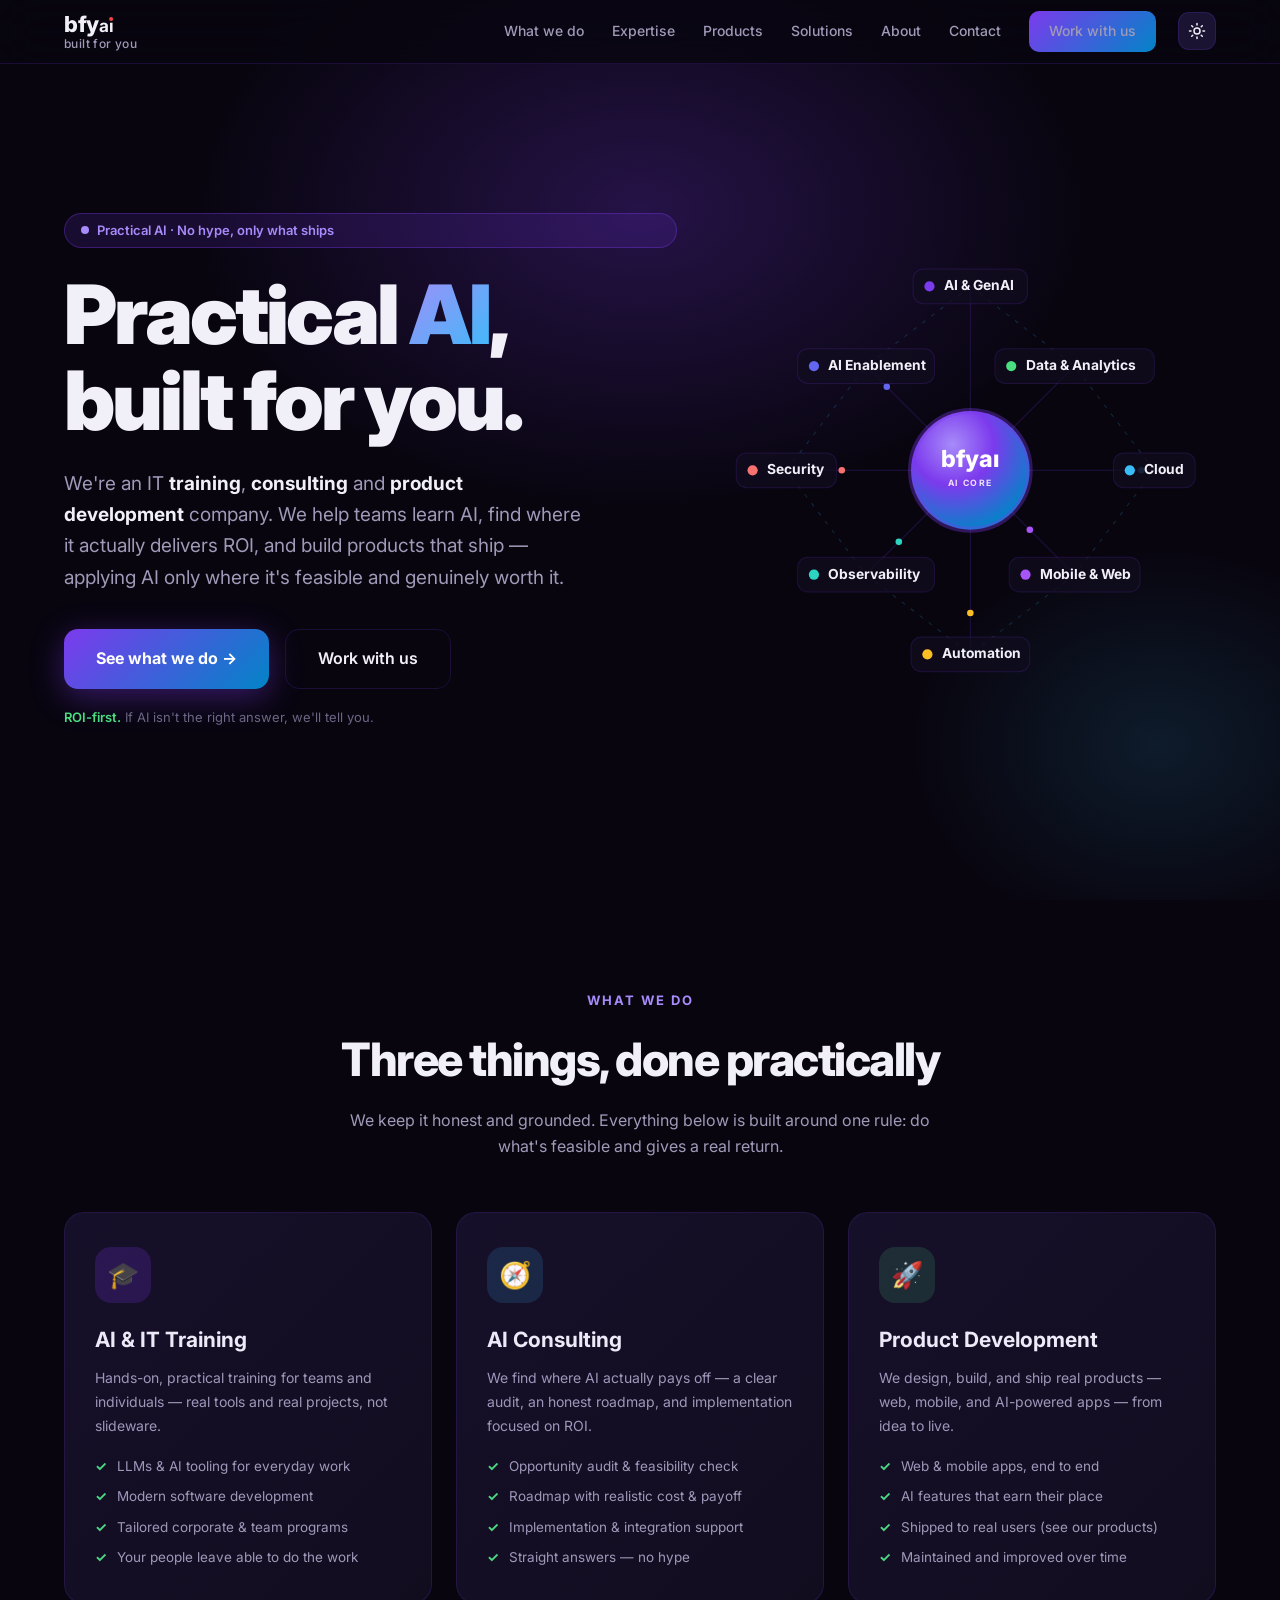
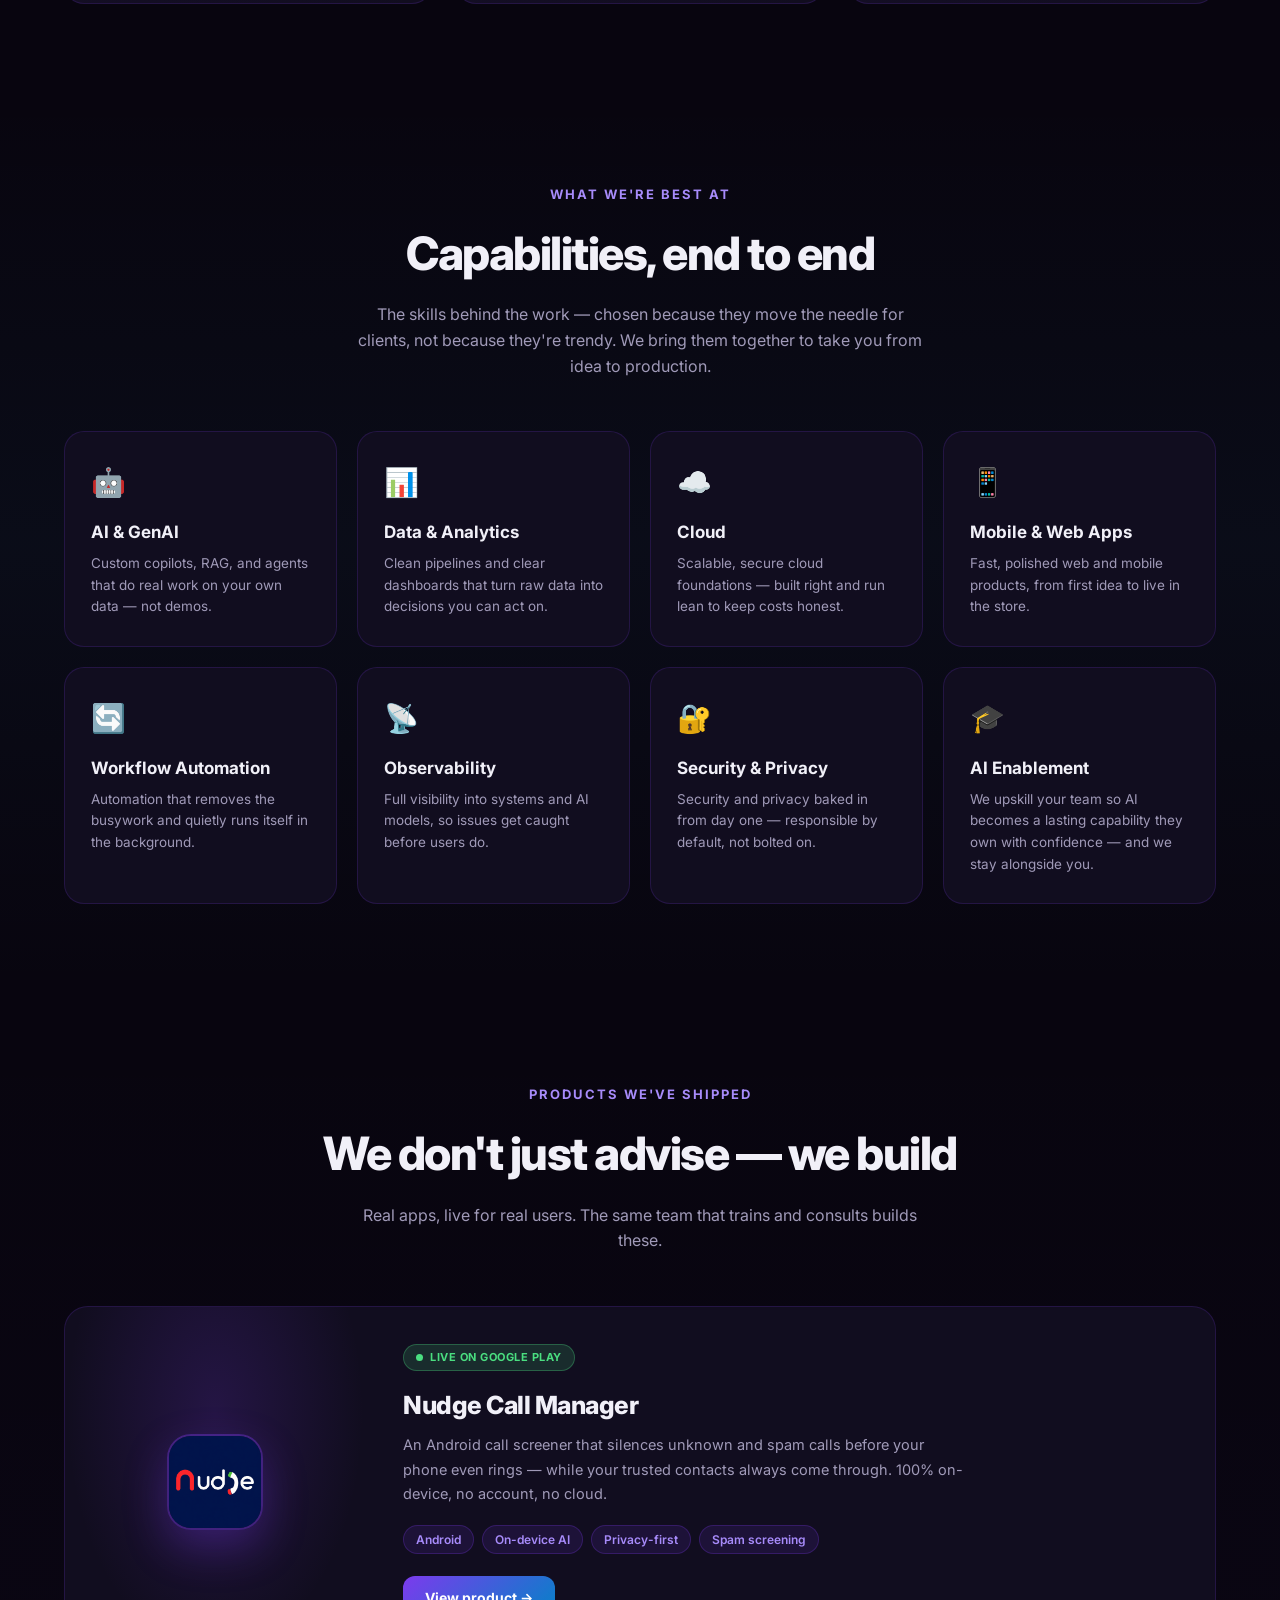
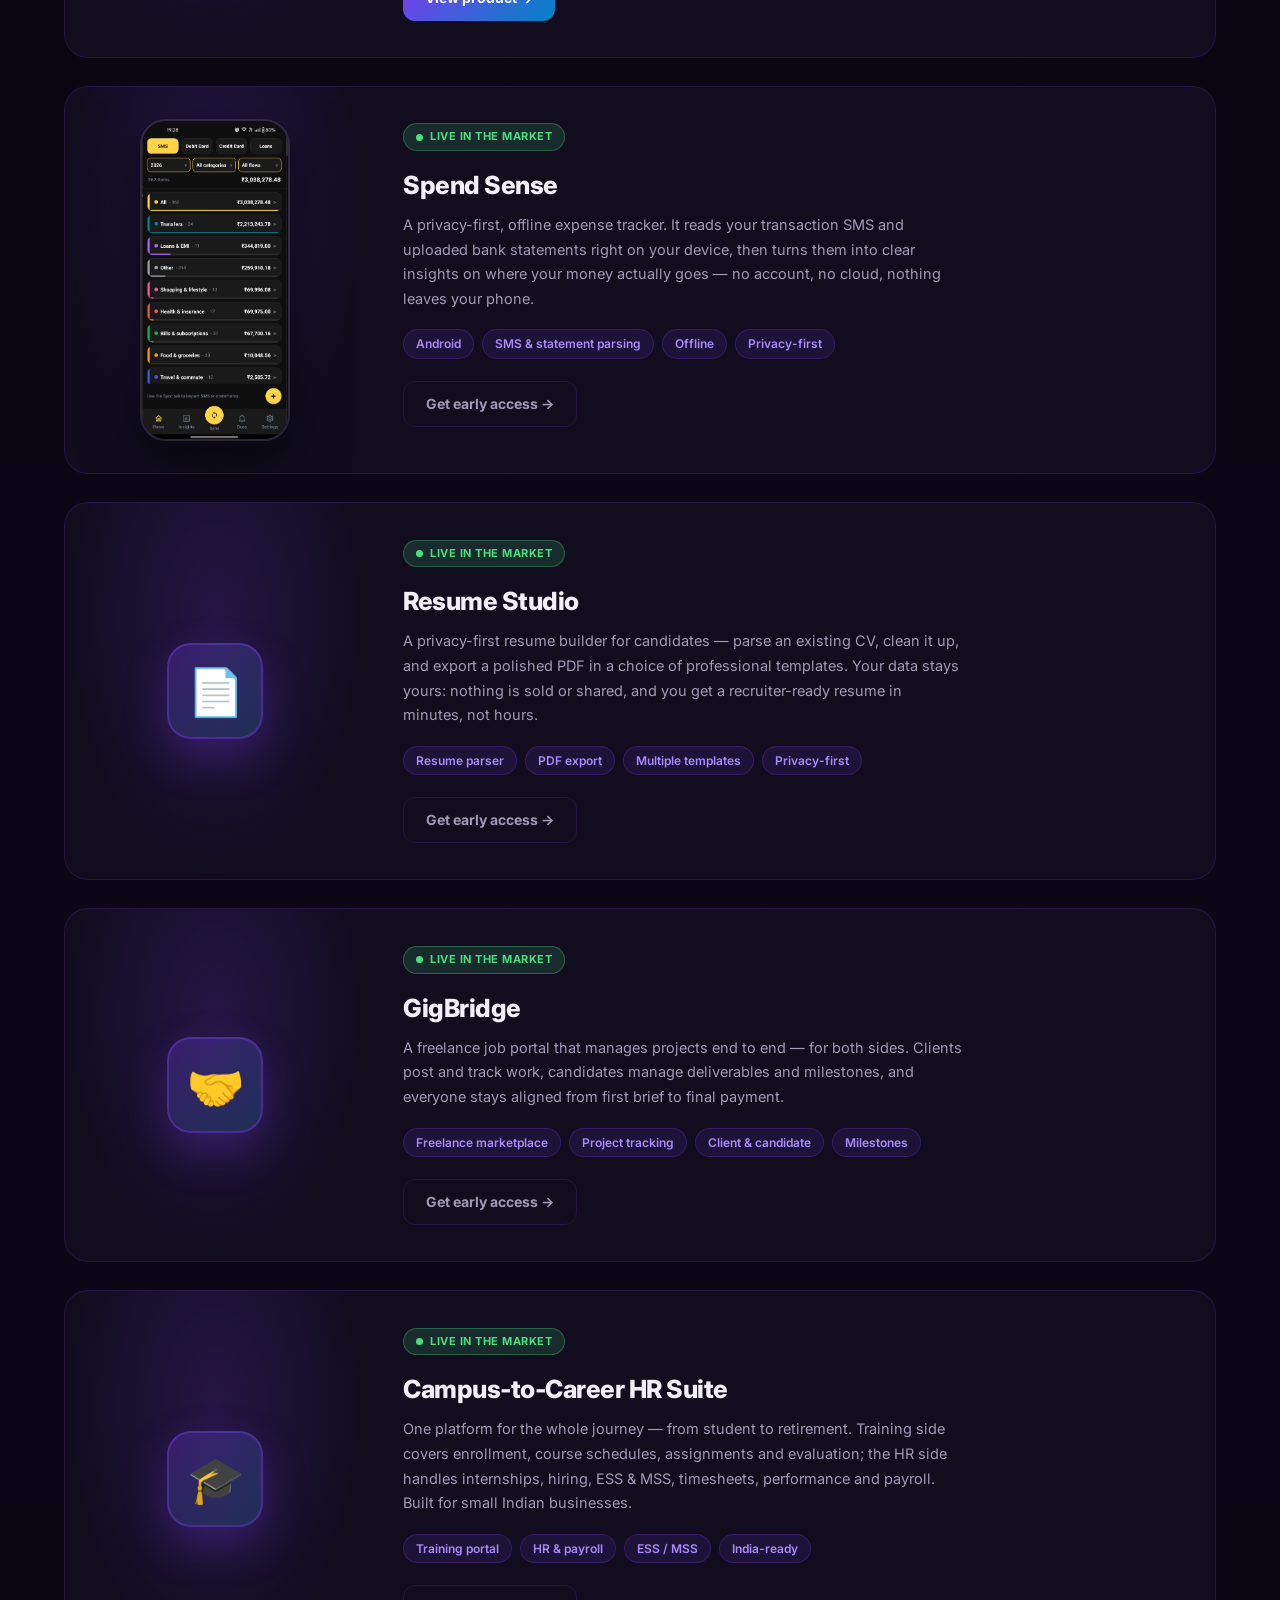
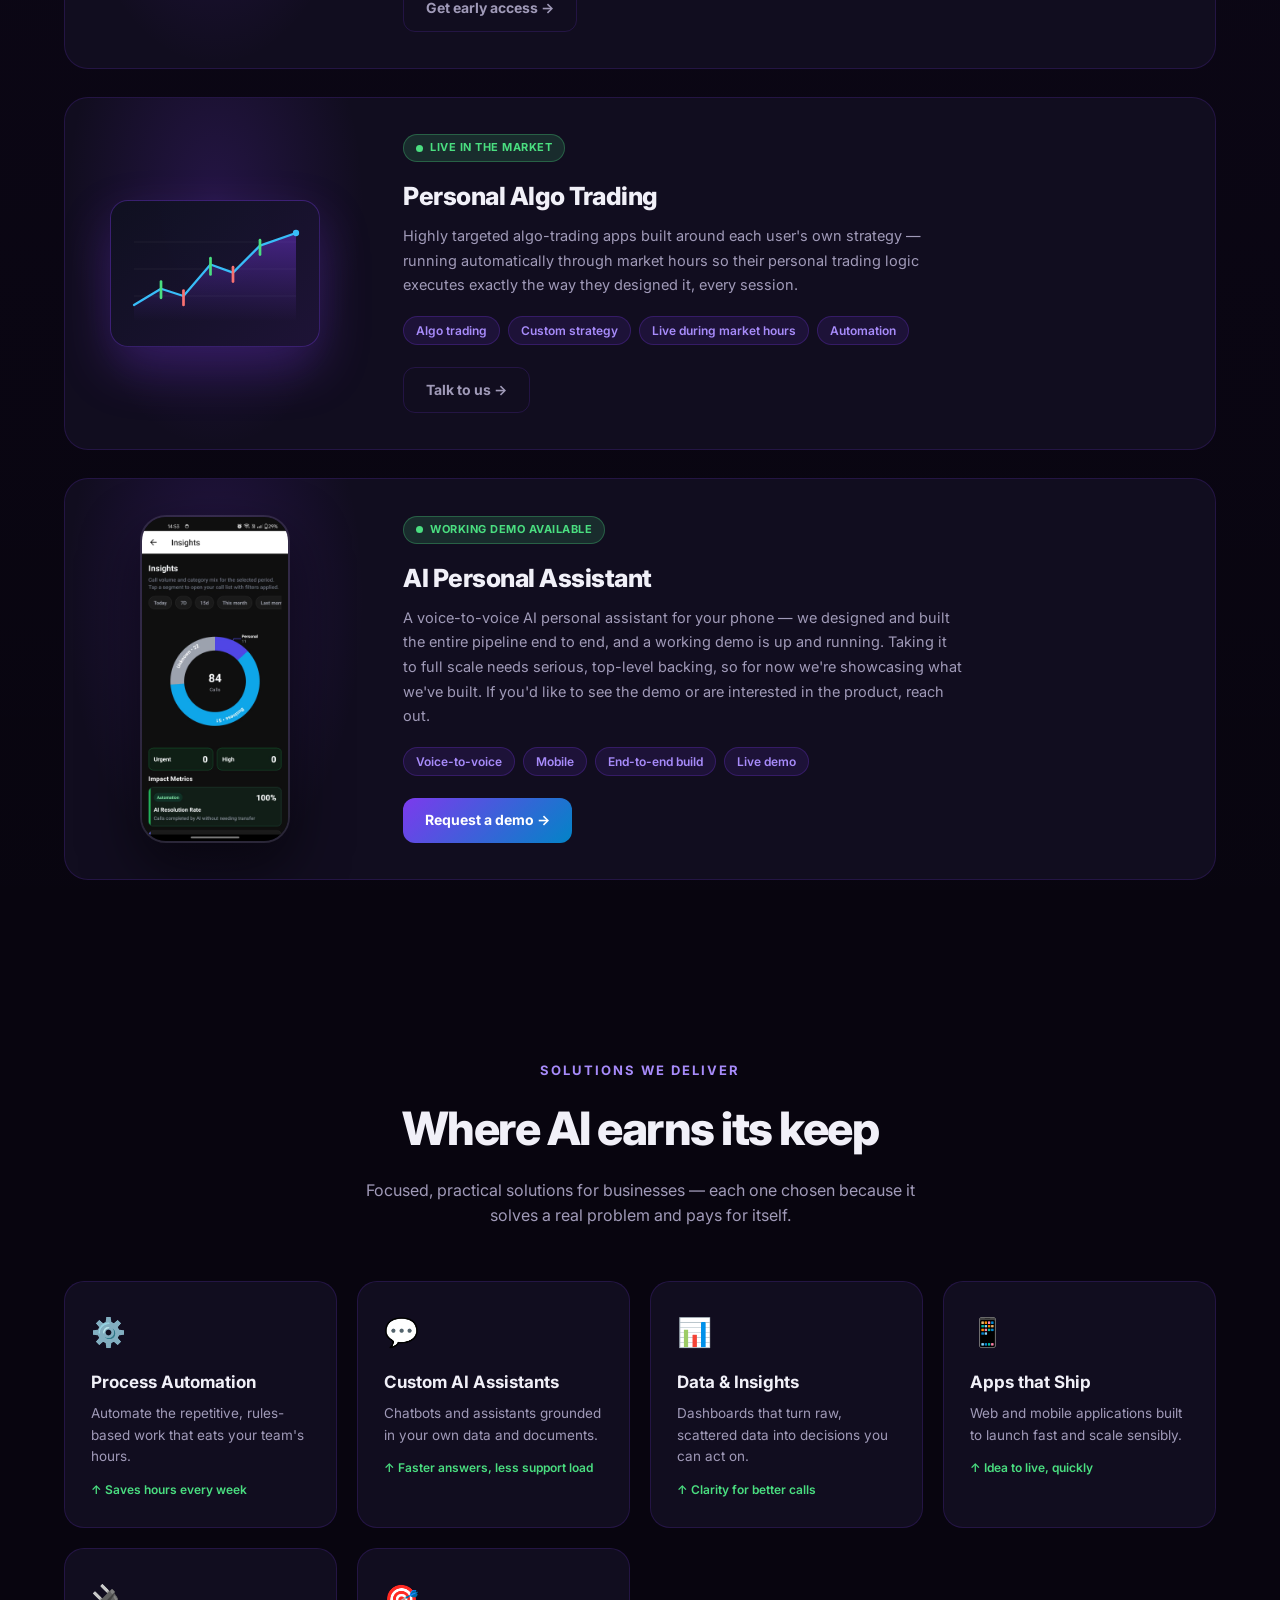
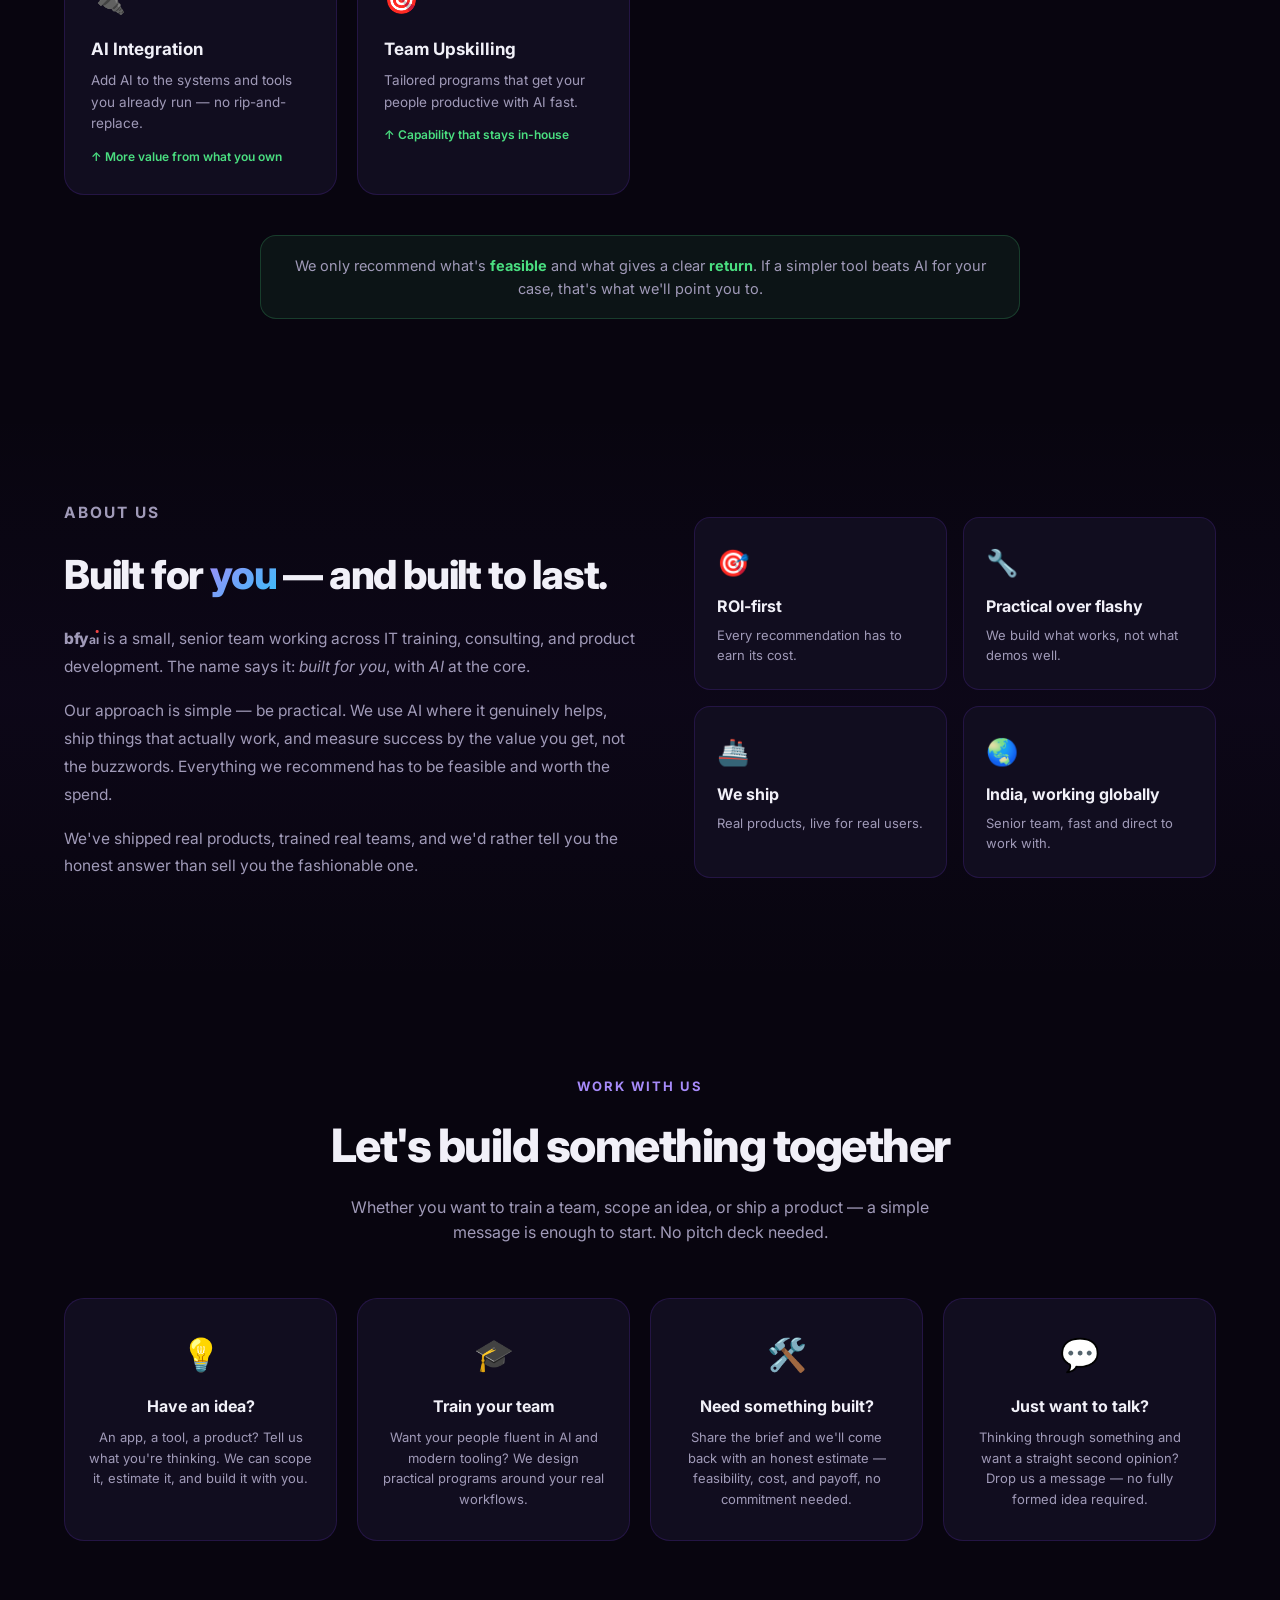
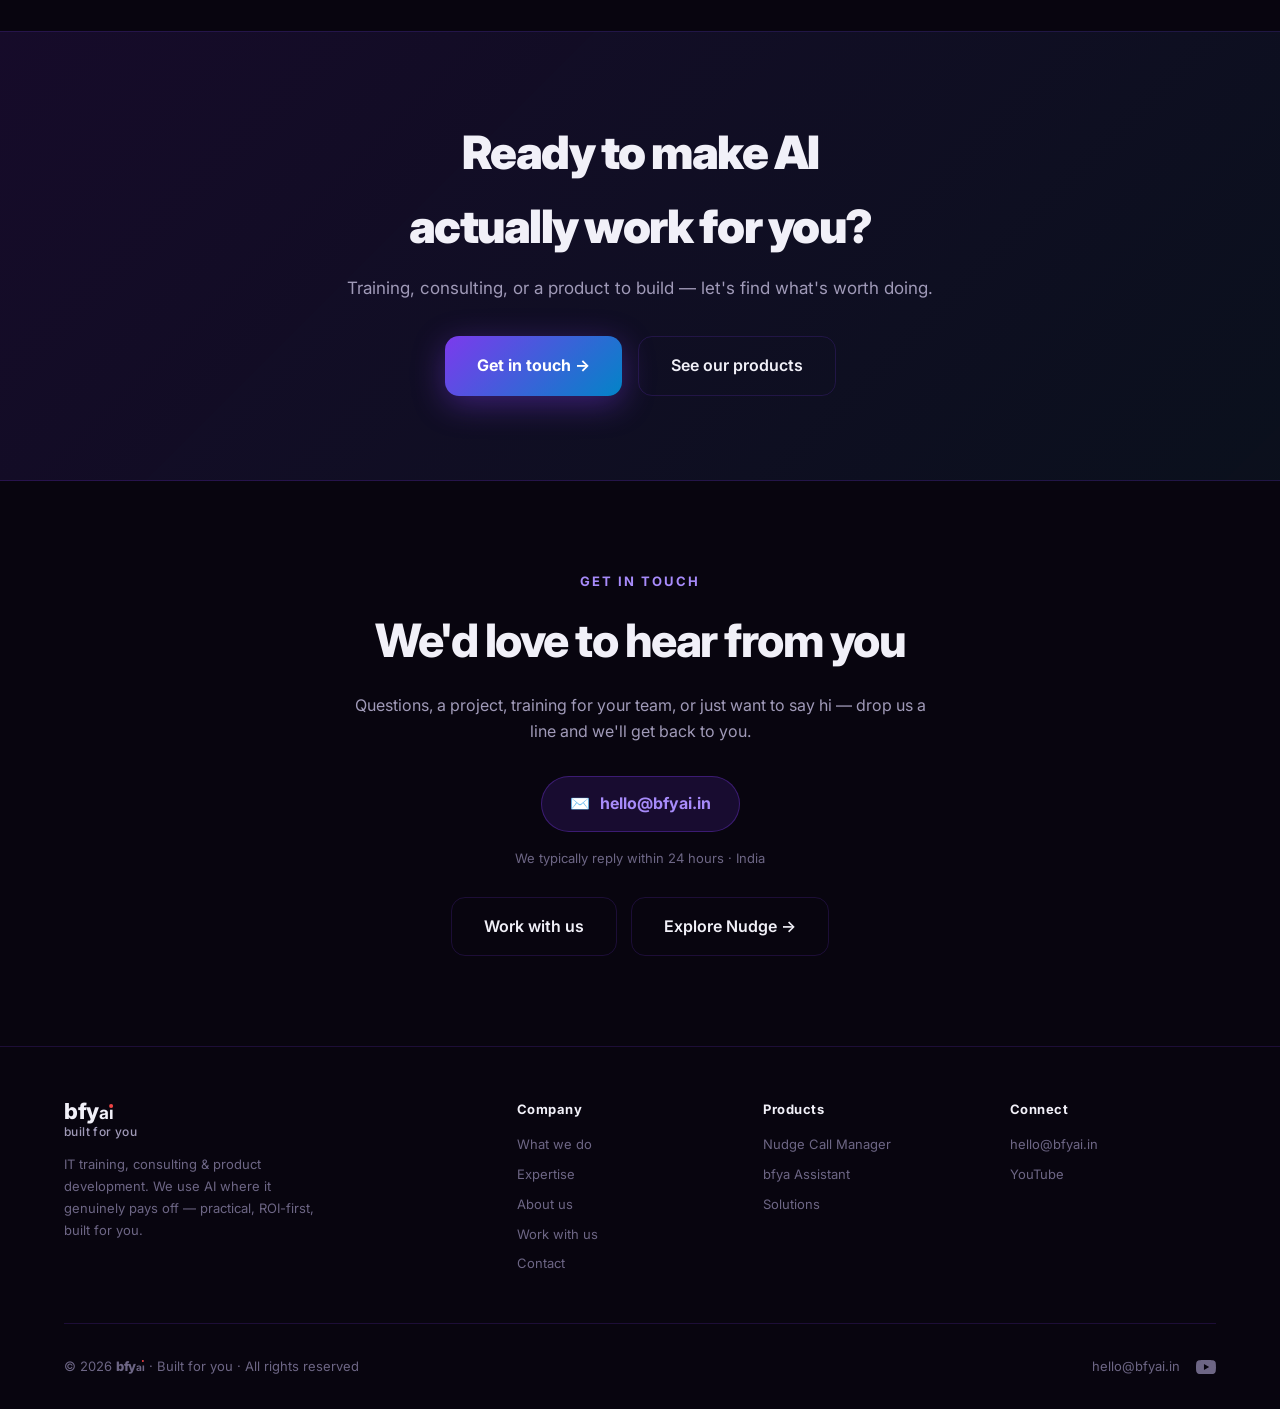
==== commit 0542f8b7: "full website 1st live" ====
--- a/index.html
+++ b/index.html
@@ -2,6 +2,16 @@
 <html lang="en">
 <head>
 <meta charset="UTF-8" />
+<script>
+  // Apply saved theme before paint to avoid a flash
+  (function () {
+    try {
+      if (localStorage.getItem('theme') === 'light') {
+        document.documentElement.setAttribute('data-theme', 'light');
+      }
+    } catch (e) {}
+  })();
+</script>
 <meta name="viewport" content="width=device-width, initial-scale=1.0" />
 <title>bfyai - built for you</title>
 <meta name="description" content="bfyaı is an IT training, consulting and product development company. We help teams learn AI, find where it actually delivers ROI, and build products that ship — practical, not hype. Built for you." />
@@ -32,7 +42,25 @@
     --text2: #a09ab8;
     --text3: #6d6685;
     --glass: rgba(17,13,31,0.72);
+    --nav-bg: rgba(8,5,15,0.8);
+    --nav-shadow: 0 4px 32px rgba(0,0,0,0.4);
     --radius: 20px;
+    color-scheme: dark;
+  }
+  /* ── LIGHT THEME ──────────────────────────── */
+  :root[data-theme="light"] {
+    --purple-lt: #6d28d9;
+    --bg: #f5f4fb;
+    --surface: #ffffff;
+    --surface2: #efecf7;
+    --border: rgba(124,58,237,0.20);
+    --text: #191430;
+    --text2: #564f6d;
+    --text3: #8a839c;
+    --glass: rgba(255,255,255,0.78);
+    --nav-bg: rgba(245,244,251,0.85);
+    --nav-shadow: 0 6px 28px rgba(124,58,237,0.15);
+    color-scheme: light;
   }
   html { scroll-behavior: smooth; }
   body {
@@ -41,6 +69,7 @@
     color: var(--text);
     overflow-x: hidden;
     line-height: 1.6;
+    transition: background-color .3s ease, color .3s ease;
   }
 
   /* ── BRAND MARK — bfy + small ai + red i ──────── */
@@ -56,10 +85,24 @@
     padding: 0 5vw;
     height: 64px;
     backdrop-filter: blur(20px);
-    background: rgba(8,5,15,0.8);
+    background: var(--nav-bg);
     border-bottom: 1px solid var(--border);
-    transition: all .3s;
-  }
+    transition: background-color .3s, box-shadow .3s, border-color .3s;
+  }
+  #nav.scrolled { box-shadow: var(--nav-shadow); }
+  .nav-right { display: flex; align-items: center; gap: 22px; }
+  .theme-toggle {
+    width: 38px; height: 38px; flex-shrink: 0; border-radius: 11px;
+    display: inline-flex; align-items: center; justify-content: center;
+    background: var(--surface2); border: 1px solid var(--border);
+    color: var(--text); cursor: pointer;
+    transition: background .2s, border-color .2s, transform .2s, color .2s;
+  }
+  .theme-toggle:hover { transform: translateY(-1px); border-color: rgba(124,58,237,0.5); color: var(--purple-lt); }
+  .theme-toggle svg { width: 18px; height: 18px; display: block; }
+  .theme-toggle .icon-moon { display: none; }
+  :root[data-theme="light"] .theme-toggle .icon-sun { display: none; }
+  :root[data-theme="light"] .theme-toggle .icon-moon { display: block; }
   .nav-logo { display: flex; align-items: center; gap: 11px; text-decoration: none; }
   .nav-logo-mark {
     width: 44px; height: 44px; border-radius: 12px; flex-shrink: 0;
@@ -115,7 +158,9 @@
   .hero-badge-wrap, .hero-badge { grid-column: 1; grid-row: 1; align-self: end; }
   .hero-text { grid-column: 1; grid-row: 2; align-self: start; text-align: left; }
   .hero-core-wrap-pos { }
-  .hero-inner > .hero-core-wrap { grid-column: 2; grid-row: 1 / 3; align-self: center; }
+  .hero-inner > .hero-core-wrap,
+  .hero-inner > .hero-orbit-wrap,
+  .hero-inner > .hero-net-wrap { grid-column: 2; grid-row: 1 / 3; align-self: center; }
   .hero-glow {
     position: absolute; top: -10%; left: 50%; transform: translateX(-50%);
     width: 900px; height: 600px; border-radius: 50%;
@@ -214,6 +259,112 @@
   .hc-node.n-left  { bottom: 12%; left: -4%; }
   .hc-node.n-right { bottom: 12%; right: -4%; }
 
+  /* ── HERO ORBIT VISUAL (NEW) ───────────────── */
+  .hero-orbit-wrap {
+    position: relative; width: 100%; max-width: 500px; margin: 0 auto;
+    aspect-ratio: 1 / 1; display: flex; align-items: center; justify-content: center;
+    --R: 178px;
+    animation: fadeUp .8s .4s ease both;
+  }
+  /* concentric guide rings */
+  .ho-ring {
+    position: absolute; top: 50%; left: 50%; transform: translate(-50%,-50%);
+    border-radius: 50%; pointer-events: none;
+  }
+  .ho-ring.r1 { width: 90%; height: 90%; border: 1px solid rgba(124,58,237,0.16); }
+  .ho-ring.r2 {
+    width: 64%; height: 64%; border: 1px dashed rgba(56,189,248,0.22);
+    animation: hoSpin 48s linear infinite reverse;
+  }
+  /* radar pulses from the core */
+  .ho-pulse {
+    position: absolute; top: 50%; left: 50%; width: 128px; height: 128px;
+    border-radius: 50%; border: 1.5px solid rgba(124,58,237,0.45);
+    transform: translate(-50%,-50%); pointer-events: none;
+    animation: hoPulse 3.6s ease-out infinite;
+  }
+  @keyframes hoPulse {
+    from { transform: translate(-50%,-50%) scale(.5); opacity: .6; }
+    to   { transform: translate(-50%,-50%) scale(2.3); opacity: 0; }
+  }
+  /* spinning orbit that carries the chips */
+  .ho-orbit {
+    position: absolute; top: 50%; left: 50%; width: 0; height: 0;
+    animation: hoSpin 36s linear infinite;
+  }
+  @keyframes hoSpin    { to { transform: rotate(360deg); } }
+  @keyframes hoSpinRev { to { transform: rotate(-360deg); } }
+  .ho-node {
+    position: absolute; top: 0; left: 0;
+    transform: rotate(var(--a)) translateY(calc(-1 * var(--R)));
+  }
+  /* spoke from core to each node */
+  .ho-node::before {
+    content: ''; position: absolute; top: 0; left: 0;
+    width: 2px; height: var(--R); margin-left: -1px;
+    background: linear-gradient(to bottom, rgba(124,58,237,0) 0%, rgba(124,58,237,0.5) 100%);
+  }
+  .ho-rot  { transform: rotate(calc(-1 * var(--a))); }
+  .ho-spin { animation: hoSpinRev 36s linear infinite; }
+  .ho-card {
+    position: absolute; top: 0; left: 0; transform: translate(-50%,-50%);
+    display: flex; align-items: center; gap: 8px; white-space: nowrap;
+    background: var(--glass); backdrop-filter: blur(10px);
+    border: 1px solid var(--border); border-radius: 12px;
+    padding: 8px 13px 8px 9px;
+    box-shadow: 0 12px 30px rgba(0,0,0,0.4);
+    transition: border-color .25s, box-shadow .25s;
+  }
+  .ho-card:hover { border-color: rgba(124,58,237,0.55); box-shadow: 0 16px 38px rgba(124,58,237,0.3); }
+  .ho-ico {
+    width: 30px; height: 30px; border-radius: 9px; flex-shrink: 0;
+    display: flex; align-items: center; justify-content: center; font-size: 16px;
+  }
+  .ho-card b { font-size: 12.5px; font-weight: 700; letter-spacing: -.2px; color: var(--text); }
+  .c-ai     { background: rgba(124,58,237,0.22); }
+  .c-data   { background: rgba(74,222,128,0.18); }
+  .c-cloud  { background: rgba(56,189,248,0.20); }
+  .c-apps   { background: rgba(168,85,247,0.22); }
+  .c-flow   { background: rgba(251,191,36,0.18); }
+  .c-obs    { background: rgba(45,212,191,0.20); }
+  .c-sec    { background: rgba(248,113,113,0.18); }
+  .c-enable { background: rgba(99,102,241,0.22); }
+  /* central AI core */
+  .ho-core {
+    position: relative; z-index: 5;
+    width: 128px; height: 128px; border-radius: 50%;
+    display: flex; flex-direction: column; align-items: center; justify-content: center;
+    background: radial-gradient(circle at 35% 28%, var(--purple-lt), var(--purple) 46%, var(--sky-dk) 100%);
+    box-shadow: 0 0 0 6px rgba(124,58,237,0.12), 0 0 56px rgba(124,58,237,0.55);
+    animation: coreFloat 5s ease-in-out infinite;
+  }
+  .ho-core .cmark { font-size: 25px; font-weight: 800; letter-spacing: -.5px; color: #fff; line-height: 1; }
+  .ho-core .cmark small { font-size: 0.78em; font-weight: 700; }
+  .ho-core .clbl { font-size: 9px; font-weight: 700; letter-spacing: 1.6px; text-transform: uppercase; color: rgba(255,255,255,0.85); margin-top: 6px; }
+  @media (prefers-reduced-motion: reduce) {
+    .ho-orbit, .ho-spin, .ho-ring.r2, .ho-pulse, .ho-core { animation: none; }
+  }
+
+  /* ── HERO NEURAL NETWORK VISUAL (same nodes, different representation) ── */
+  .hero-net-wrap {
+    position: relative; width: 100%; max-width: 500px; margin: 0 auto;
+    aspect-ratio: 1 / 1; animation: fadeUp .8s .4s ease both;
+  }
+  .hero-net-wrap svg { width: 100%; height: 100%; display: block; overflow: visible; }
+  .net-link  { fill: none; stroke: rgba(124,58,237,0.22); stroke-width: 1; }
+  .net-mesh  { fill: none; stroke: rgba(56,189,248,0.20); stroke-width: 1; stroke-dasharray: 4 7; animation: netFlow 9s linear infinite; }
+  @keyframes netFlow { to { stroke-dashoffset: -110; } }
+  .net-rect  { fill: var(--glass); stroke: var(--border); stroke-width: 1; }
+  .net-label { font-family: 'Inter', sans-serif; font-weight: 700; font-size: 13.5px; fill: var(--text); }
+  .net-core-mark { font-family: 'Inter', sans-serif; font-weight: 800; font-size: 23px; fill: #fff; }
+  .net-core-lbl  { font-family: 'Inter', sans-serif; font-weight: 700; font-size: 8.5px; letter-spacing: 1.6px; fill: rgba(255,255,255,0.85); }
+  .net-node { animation: netNodePulse 4s ease-in-out infinite; }
+  @keyframes netNodePulse { 0%,100% { transform: translateY(0); } 50% { transform: translateY(-3px); } }
+  .net-core-g { transform-box: fill-box; transform-origin: center; animation: coreFloat 5s ease-in-out infinite; }
+  @media (prefers-reduced-motion: reduce) {
+    .net-mesh, .net-node, .net-core-g { animation: none; }
+  }
+
   /* ── SECTION SHELL ─────────────────────────── */
   section.block { padding: 90px 5vw; position: relative; }
   .block-inner { max-width: 1180px; margin: 0 auto; }
@@ -280,6 +431,19 @@
   .product-logo {
     width: 96px; height: 96px; border-radius: 24px; object-fit: cover;
     border: 2px solid rgba(124,58,237,0.4); box-shadow: 0 18px 44px rgba(124,58,237,0.3);
+  }
+  .product-glyph {
+    width: 96px; height: 96px; border-radius: 24px;
+    display: flex; align-items: center; justify-content: center;
+    font-size: 46px; line-height: 1;
+    background: linear-gradient(135deg, rgba(124,58,237,0.28), rgba(56,189,248,0.18));
+    border: 2px solid rgba(124,58,237,0.4); box-shadow: 0 18px 44px rgba(124,58,237,0.3);
+  }
+  .product-chart {
+    width: 210px; border-radius: 18px;
+    background: linear-gradient(135deg, rgba(15,17,32,0.95), rgba(30,20,55,0.95));
+    border: 1px solid rgba(124,58,237,0.35); box-shadow: 0 22px 50px rgba(124,58,237,0.28);
+    padding: 14px; display: block;
   }
   .product-body { padding: 36px 38px; }
   .product-status {
@@ -426,7 +590,16 @@
     /* mobile order: badge → animation → headline/text */
     .hero-inner { display: flex; flex-direction: column; gap: 0; }
     .hero-badge { order: 1; align-self: center; margin: 0 0 10px; }
-    .hero-inner > .hero-core-wrap { order: 2; }
+    .hero-inner > .hero-core-wrap,
+    .hero-inner > .hero-orbit-wrap,
+    .hero-inner > .hero-net-wrap { order: 2; }
+    .hero-net-wrap { max-width: 360px; margin: 0 auto 10px; }
+    .hero-orbit-wrap { max-width: 340px; margin: 0 auto 10px; --R: 128px; }
+    .ho-core { width: 96px; height: 96px; }
+    .ho-core .cmark { font-size: 19px; }
+    .ho-card { padding: 5px 9px 5px 6px; gap: 6px; }
+    .ho-card b { font-size: 10.5px; }
+    .ho-ico { width: 24px; height: 24px; font-size: 13px; }
     .hero-text { order: 3; text-align: center; }
     .hero-sub { margin: 0 auto 28px; }
     .hero-actions { justify-content: center; }
@@ -463,15 +636,22 @@
   <a href="#home" class="nav-logo">
     <span class="nav-logo-text"><span class="bm">bfy<small>a<span class="ri">ı</span></small></span><span class="sub">built for you</span></span>
   </a>
-  <div class="nav-links">
-    <a href="#offerings">What we do</a>
-    <a href="#products">Products</a>
-    <a href="#solutions">Solutions</a>
-    <a href="#about">About</a>
-    <a href="#contact">Contact</a>
-    <a href="#work" class="nav-cta">Work with us</a>
-  </div>
-  <button class="nav-menu-btn" onclick="document.getElementById('nav').classList.toggle('open')">☰</button>
+  <div class="nav-right">
+    <div class="nav-links">
+      <a href="#offerings">What we do</a>
+      <a href="#expertise">Expertise</a>
+      <a href="#products">Products</a>
+      <a href="#solutions">Solutions</a>
+      <a href="#about">About</a>
+      <a href="#contact">Contact</a>
+      <a href="#work" class="nav-cta">Work with us</a>
+    </div>
+    <button class="theme-toggle" id="themeToggle" type="button" aria-label="Toggle dark and light theme" title="Toggle theme">
+      <svg class="icon-sun" viewBox="0 0 24 24" fill="none" stroke="currentColor" stroke-width="2" stroke-linecap="round" stroke-linejoin="round" aria-hidden="true"><circle cx="12" cy="12" r="4"/><path d="M12 2v2M12 20v2M4.93 4.93l1.41 1.41M17.66 17.66l1.41 1.41M2 12h2M20 12h2M6.34 17.66l-1.41 1.41M19.07 4.93l-1.41 1.41"/></svg>
+      <svg class="icon-moon" viewBox="0 0 24 24" fill="none" stroke="currentColor" stroke-width="2" stroke-linecap="round" stroke-linejoin="round" aria-hidden="true"><path d="M21 12.79A9 9 0 1 1 11.21 3 7 7 0 0 0 21 12.79z"/></svg>
+    </button>
+    <button class="nav-menu-btn" onclick="document.getElementById('nav').classList.toggle('open')">☰</button>
+  </div>
 </nav>
 
 <!-- ── HERO ─────────────────────────────────────── -->
@@ -498,8 +678,8 @@
       <p class="hero-trial"><span>ROI-first.</span> If AI isn't the right answer, we'll tell you.</p>
     </div>
 
-    <!-- AI-core offerings visual -->
-    <div class="hero-core-wrap" aria-hidden="true">
+    <!-- AI-core offerings visual — ORIGINAL (kept as backup, hidden) -->
+    <div class="hero-core-wrap" aria-hidden="true" style="display:none">
       <div class="hc-orbit"></div>
       <div class="hc-pulse p1"></div>
       <div class="hc-pulse p2"></div>
@@ -522,6 +702,79 @@
         <div class="ni g">🚀</div>
         <div><strong>Products</strong><span>Build &amp; ship</span></div>
       </div>
+    </div>
+
+    <!-- Orbiting offerings visual — BACKUP (hidden) -->
+    <div class="hero-orbit-wrap" aria-hidden="true" style="display:none">
+      <div class="ho-ring r1"></div>
+      <div class="ho-ring r2"></div>
+      <div class="ho-pulse"></div>
+      <div class="ho-pulse" style="animation-delay:1.8s"></div>
+
+      <div class="ho-orbit">
+        <div class="ho-node" style="--a:0deg"><div class="ho-rot"><div class="ho-spin"><div class="ho-card"><span class="ho-ico c-ai">🤖</span><b>AI &amp; GenAI</b></div></div></div></div>
+        <div class="ho-node" style="--a:45deg"><div class="ho-rot"><div class="ho-spin"><div class="ho-card"><span class="ho-ico c-data">📊</span><b>Data &amp; Analytics</b></div></div></div></div>
+        <div class="ho-node" style="--a:90deg"><div class="ho-rot"><div class="ho-spin"><div class="ho-card"><span class="ho-ico c-cloud">☁️</span><b>Cloud</b></div></div></div></div>
+        <div class="ho-node" style="--a:135deg"><div class="ho-rot"><div class="ho-spin"><div class="ho-card"><span class="ho-ico c-apps">📱</span><b>Mobile &amp; Web</b></div></div></div></div>
+        <div class="ho-node" style="--a:180deg"><div class="ho-rot"><div class="ho-spin"><div class="ho-card"><span class="ho-ico c-flow">🔄</span><b>Automation</b></div></div></div></div>
+        <div class="ho-node" style="--a:225deg"><div class="ho-rot"><div class="ho-spin"><div class="ho-card"><span class="ho-ico c-obs">📡</span><b>Observability</b></div></div></div></div>
+        <div class="ho-node" style="--a:270deg"><div class="ho-rot"><div class="ho-spin"><div class="ho-card"><span class="ho-ico c-sec">🔐</span><b>Security</b></div></div></div></div>
+        <div class="ho-node" style="--a:315deg"><div class="ho-rot"><div class="ho-spin"><div class="ho-card"><span class="ho-ico c-enable">🎓</span><b>AI Enablement</b></div></div></div></div>
+      </div>
+
+      <div class="ho-core">
+        <span class="cmark"><span class="bm">bfy<small>a<span class="ri">ı</span></small></span></span>
+        <span class="clbl">AI core</span>
+      </div>
+    </div>
+
+    <!-- NEW neural-network offerings visual (same nodes, different representation) -->
+    <div class="hero-net-wrap" aria-hidden="true">
+      <svg viewBox="0 0 480 480" xmlns="http://www.w3.org/2000/svg">
+        <defs>
+          <radialGradient id="netCore" cx="35%" cy="28%" r="75%">
+            <stop offset="0%" stop-color="#a78bfa"/>
+            <stop offset="46%" stop-color="#7c3aed"/>
+            <stop offset="100%" stop-color="#0284c7"/>
+          </radialGradient>
+        </defs>
+
+        <polygon class="net-mesh" points="240,60 342,138 420,240 342,342 240,420 138,342 60,240 138,138"/>
+
+        <path id="ns0" class="net-link" d="M240,240 L240,60"/>
+        <path id="ns1" class="net-link" d="M240,240 L342,138"/>
+        <path id="ns2" class="net-link" d="M240,240 L420,240"/>
+        <path id="ns3" class="net-link" d="M240,240 L342,342"/>
+        <path id="ns4" class="net-link" d="M240,240 L240,420"/>
+        <path id="ns5" class="net-link" d="M240,240 L138,342"/>
+        <path id="ns6" class="net-link" d="M240,240 L60,240"/>
+        <path id="ns7" class="net-link" d="M240,240 L138,138"/>
+
+        <circle r="3.2" fill="#a78bfa"><animateMotion dur="2.6s" begin="0s"   repeatCount="indefinite"><mpath href="#ns0"/></animateMotion><animate attributeName="opacity" dur="2.6s" begin="0s"   repeatCount="indefinite" values="0;1;1;0" keyTimes="0;0.15;0.85;1"/></circle>
+        <circle r="3.2" fill="#4ade80"><animateMotion dur="2.6s" begin="1.3s" repeatCount="indefinite" keyPoints="1;0" keyTimes="0;1" calcMode="linear"><mpath href="#ns1"/></animateMotion><animate attributeName="opacity" dur="2.6s" begin="1.3s" repeatCount="indefinite" values="0;1;1;0" keyTimes="0;0.15;0.85;1"/></circle>
+        <circle r="3.2" fill="#38bdf8"><animateMotion dur="2.6s" begin="0.5s" repeatCount="indefinite"><mpath href="#ns2"/></animateMotion><animate attributeName="opacity" dur="2.6s" begin="0.5s" repeatCount="indefinite" values="0;1;1;0" keyTimes="0;0.15;0.85;1"/></circle>
+        <circle r="3.2" fill="#a855f7"><animateMotion dur="2.6s" begin="1.8s" repeatCount="indefinite" keyPoints="1;0" keyTimes="0;1" calcMode="linear"><mpath href="#ns3"/></animateMotion><animate attributeName="opacity" dur="2.6s" begin="1.8s" repeatCount="indefinite" values="0;1;1;0" keyTimes="0;0.15;0.85;1"/></circle>
+        <circle r="3.2" fill="#fbbf24"><animateMotion dur="2.6s" begin="0.9s" repeatCount="indefinite"><mpath href="#ns4"/></animateMotion><animate attributeName="opacity" dur="2.6s" begin="0.9s" repeatCount="indefinite" values="0;1;1;0" keyTimes="0;0.15;0.85;1"/></circle>
+        <circle r="3.2" fill="#2dd4bf"><animateMotion dur="2.6s" begin="2.1s" repeatCount="indefinite" keyPoints="1;0" keyTimes="0;1" calcMode="linear"><mpath href="#ns5"/></animateMotion><animate attributeName="opacity" dur="2.6s" begin="2.1s" repeatCount="indefinite" values="0;1;1;0" keyTimes="0;0.15;0.85;1"/></circle>
+        <circle r="3.2" fill="#f87171"><animateMotion dur="2.6s" begin="1.1s" repeatCount="indefinite"><mpath href="#ns6"/></animateMotion><animate attributeName="opacity" dur="2.6s" begin="1.1s" repeatCount="indefinite" values="0;1;1;0" keyTimes="0;0.15;0.85;1"/></circle>
+        <circle r="3.2" fill="#6366f1"><animateMotion dur="2.6s" begin="2.4s" repeatCount="indefinite" keyPoints="1;0" keyTimes="0;1" calcMode="linear"><mpath href="#ns7"/></animateMotion><animate attributeName="opacity" dur="2.6s" begin="2.4s" repeatCount="indefinite" values="0;1;1;0" keyTimes="0;0.15;0.85;1"/></circle>
+
+        <g class="net-core-g">
+          <circle cx="240" cy="240" r="58" fill="url(#netCore)"/>
+          <circle cx="240" cy="240" r="58" fill="none" stroke="rgba(124,58,237,0.35)" stroke-width="6"/>
+          <text x="240" y="237" text-anchor="middle" class="net-core-mark">bfyaı</text>
+          <text x="240" y="255" text-anchor="middle" class="net-core-lbl">AI CORE</text>
+        </g>
+
+        <g class="net-node" style="animation-delay:0s">   <rect class="net-rect" x="184" y="43"  width="112" height="34" rx="10"/><circle cx="200" cy="60"  r="5" fill="#7c3aed"/><text x="214" y="64"  class="net-label">AI &amp; GenAI</text></g>
+        <g class="net-node" style="animation-delay:.4s">  <rect class="net-rect" x="264" y="121" width="156" height="34" rx="10"/><circle cx="280" cy="138" r="5" fill="#4ade80"/><text x="294" y="142" class="net-label">Data &amp; Analytics</text></g>
+        <g class="net-node" style="animation-delay:.8s">  <rect class="net-rect" x="380" y="223" width="80"  height="34" rx="10"/><circle cx="396" cy="240" r="5" fill="#38bdf8"/><text x="410" y="244" class="net-label">Cloud</text></g>
+        <g class="net-node" style="animation-delay:1.2s"> <rect class="net-rect" x="278" y="325" width="128" height="34" rx="10"/><circle cx="294" cy="342" r="5" fill="#a855f7"/><text x="308" y="346" class="net-label">Mobile &amp; Web</text></g>
+        <g class="net-node" style="animation-delay:1.6s"> <rect class="net-rect" x="182" y="403" width="116" height="34" rx="10"/><circle cx="198" cy="420" r="5" fill="#fbbf24"/><text x="212" y="424" class="net-label">Automation</text></g>
+        <g class="net-node" style="animation-delay:2s">   <rect class="net-rect" x="71"  y="325" width="134" height="34" rx="10"/><circle cx="87"  cy="342" r="5" fill="#2dd4bf"/><text x="101" y="346" class="net-label">Observability</text></g>
+        <g class="net-node" style="animation-delay:2.4s"> <rect class="net-rect" x="11"  y="223" width="98"  height="34" rx="10"/><circle cx="27"  cy="240" r="5" fill="#f87171"/><text x="41"  y="244" class="net-label">Security</text></g>
+        <g class="net-node" style="animation-delay:2.8s"> <rect class="net-rect" x="71"  y="121" width="134" height="34" rx="10"/><circle cx="87"  cy="138" r="5" fill="#6366f1"/><text x="101" y="142" class="net-label">AI Enablement</text></g>
+      </svg>
     </div>
   </div>
 </section>
@@ -573,6 +826,58 @@
   </div>
 </section>
 
+<!-- ── EXPERTISE / WHAT WE'RE BEST AT ───────────── -->
+<section class="block" id="expertise" style="background:linear-gradient(180deg, transparent, rgba(56,189,248,0.04), transparent);">
+  <div class="block-inner">
+    <p class="section-label reveal">What we're best at</p>
+    <h2 class="section-title reveal">Capabilities, end to end</h2>
+    <p class="section-sub reveal">The skills behind the work — chosen because they move the needle for clients, not because they're trendy. We bring them together to take you from idea to production.</p>
+
+    <div class="sol-grid">
+      <div class="sol-card reveal">
+        <span class="ic-sm">🤖</span>
+        <h4>AI &amp; GenAI</h4>
+        <p>Custom copilots, RAG, and agents that do real work on your own data — not demos.</p>
+      </div>
+      <div class="sol-card reveal">
+        <span class="ic-sm">📊</span>
+        <h4>Data &amp; Analytics</h4>
+        <p>Clean pipelines and clear dashboards that turn raw data into decisions you can act on.</p>
+      </div>
+      <div class="sol-card reveal">
+        <span class="ic-sm">☁️</span>
+        <h4>Cloud</h4>
+        <p>Scalable, secure cloud foundations — built right and run lean to keep costs honest.</p>
+      </div>
+      <div class="sol-card reveal">
+        <span class="ic-sm">📱</span>
+        <h4>Mobile &amp; Web Apps</h4>
+        <p>Fast, polished web and mobile products, from first idea to live in the store.</p>
+      </div>
+      <div class="sol-card reveal">
+        <span class="ic-sm">🔄</span>
+        <h4>Workflow Automation</h4>
+        <p>Automation that removes the busywork and quietly runs itself in the background.</p>
+      </div>
+      <div class="sol-card reveal">
+        <span class="ic-sm">📡</span>
+        <h4>Observability</h4>
+        <p>Full visibility into systems and AI models, so issues get caught before users do.</p>
+      </div>
+      <div class="sol-card reveal">
+        <span class="ic-sm">🔐</span>
+        <h4>Security &amp; Privacy</h4>
+        <p>Security and privacy baked in from day one — responsible by default, not bolted on.</p>
+      </div>
+      <div class="sol-card reveal">
+        <span class="ic-sm">🎓</span>
+        <h4>AI Enablement</h4>
+        <p>We upskill your team so AI becomes a lasting capability they own with confidence — and we stay alongside you.</p>
+      </div>
+    </div>
+  </div>
+</section>
+
 <!-- ── PRODUCTS ──────────────────────────────────── -->
 <section class="block" id="products" style="background:linear-gradient(180deg, transparent, rgba(124,58,237,0.04), transparent);">
   <div class="block-inner">
@@ -584,7 +889,7 @@
       <!-- Nudge -->
       <article class="product-card reveal">
         <div class="product-media">
-          <img src="nudge/icon.png" alt="Nudge Call Manager" class="product-logo" loading="lazy" />
+          <img src="nudge-icon.png" alt="Nudge Call Manager" class="product-logo" loading="lazy" />
         </div>
         <div class="product-body">
           <span class="product-status live"><span class="dot"></span> Live on Google Play</span>
@@ -597,19 +902,119 @@
         </div>
       </article>
 
-      <!-- bfya Assistant -->
+      <!-- Spend Sense -->
       <article class="product-card reveal">
         <div class="product-media">
-          <img src="call1.jpeg" alt="bfya personal assistant" class="product-shot" loading="lazy" />
+          <img src="spendsense.png" alt="Spend Sense expense tracker" class="product-shot" loading="lazy" />
         </div>
         <div class="product-body">
-          <span class="product-status soon"><span class="dot"></span> In development</span>
-          <h3>bfya Personal Assistant</h3>
-          <p>A personal call &amp; expense assistant that logs your calls and turns everyday messages into clean, automatic expense insights — multilingual, private, and genuinely practical.</p>
+          <span class="product-status live"><span class="dot"></span> Live in the market</span>
+          <h3>Spend Sense</h3>
+          <p>A privacy-first, offline expense tracker. It reads your transaction SMS and uploaded bank statements right on your device, then turns them into clear insights on where your money actually goes — no account, no cloud, nothing leaves your phone.</p>
           <div class="product-tags">
-            <span>Android &amp; iOS</span><span>AI insights</span><span>Expense tracking</span><span>Multilingual</span>
+            <span>Android</span><span>SMS &amp; statement parsing</span><span>Offline</span><span>Privacy-first</span>
           </div>
           <a href="#contact" class="product-link ghost">Get early access →</a>
+        </div>
+      </article>
+
+      <!-- Resume Studio -->
+      <article class="product-card reveal">
+        <div class="product-media">
+          <div class="product-glyph">📄</div>
+        </div>
+        <div class="product-body">
+          <span class="product-status live"><span class="dot"></span> Live in the market</span>
+          <h3>Resume Studio</h3>
+          <p>A privacy-first resume builder for candidates — parse an existing CV, clean it up, and export a polished PDF in a choice of professional templates. Your data stays yours: nothing is sold or shared, and you get a recruiter-ready resume in minutes, not hours.</p>
+          <div class="product-tags">
+            <span>Resume parser</span><span>PDF export</span><span>Multiple templates</span><span>Privacy-first</span>
+          </div>
+          <a href="#contact" class="product-link ghost">Get early access →</a>
+        </div>
+      </article>
+
+      <!-- GigBridge -->
+      <article class="product-card reveal">
+        <div class="product-media">
+          <div class="product-glyph">🤝</div>
+        </div>
+        <div class="product-body">
+          <span class="product-status live"><span class="dot"></span> Live in the market</span>
+          <h3>GigBridge</h3>
+          <p>A freelance job portal that manages projects end to end — for both sides. Clients post and track work, candidates manage deliverables and milestones, and everyone stays aligned from first brief to final payment.</p>
+          <div class="product-tags">
+            <span>Freelance marketplace</span><span>Project tracking</span><span>Client &amp; candidate</span><span>Milestones</span>
+          </div>
+          <a href="#contact" class="product-link ghost">Get early access →</a>
+        </div>
+      </article>
+
+      <!-- Campus-to-Career HR Suite -->
+      <article class="product-card reveal">
+        <div class="product-media">
+          <div class="product-glyph">🎓</div>
+        </div>
+        <div class="product-body">
+          <span class="product-status live"><span class="dot"></span> Live in the market</span>
+          <h3>Campus-to-Career HR Suite</h3>
+          <p>One platform for the whole journey — from student to retirement. Training side covers enrollment, course schedules, assignments and evaluation; the HR side handles internships, hiring, ESS &amp; MSS, timesheets, performance and payroll. Built for small Indian businesses.</p>
+          <div class="product-tags">
+            <span>Training portal</span><span>HR &amp; payroll</span><span>ESS / MSS</span><span>India-ready</span>
+          </div>
+          <a href="#contact" class="product-link ghost">Get early access →</a>
+        </div>
+      </article>
+
+      <!-- Personal Algo Trading -->
+      <article class="product-card reveal">
+        <div class="product-media">
+          <svg class="product-chart" viewBox="0 0 200 130" xmlns="http://www.w3.org/2000/svg" role="img" aria-label="Algo trading strategy chart">
+            <defs>
+              <linearGradient id="algoFill" x1="0" y1="0" x2="0" y2="1">
+                <stop offset="0%" stop-color="#7c3aed" stop-opacity="0.45"/>
+                <stop offset="100%" stop-color="#7c3aed" stop-opacity="0"/>
+              </linearGradient>
+            </defs>
+            <line x1="10" y1="30" x2="190" y2="30" stroke="rgba(255,255,255,0.06)" stroke-width="1"/>
+            <line x1="10" y1="60" x2="190" y2="60" stroke="rgba(255,255,255,0.06)" stroke-width="1"/>
+            <line x1="10" y1="90" x2="190" y2="90" stroke="rgba(255,255,255,0.06)" stroke-width="1"/>
+            <path d="M10,100 L40,82 L65,90 L95,55 L120,64 L150,34 L190,20 L190,118 L10,118 Z" fill="url(#algoFill)"/>
+            <path d="M10,100 L40,82 L65,90 L95,55 L120,64 L150,34 L190,20" fill="none" stroke="#38bdf8" stroke-width="2.5" stroke-linecap="round" stroke-linejoin="round"/>
+            <g stroke-width="3" stroke-linecap="round">
+              <line x1="40" y1="74" x2="40" y2="92" stroke="#4ade80"/>
+              <line x1="95" y1="48" x2="95" y2="66" stroke="#4ade80"/>
+              <line x1="150" y1="28" x2="150" y2="44" stroke="#4ade80"/>
+              <line x1="65" y1="84" x2="65" y2="100" stroke="#f87171"/>
+              <line x1="120" y1="58" x2="120" y2="74" stroke="#f87171"/>
+            </g>
+            <circle cx="190" cy="20" r="3.5" fill="#38bdf8"/>
+          </svg>
+        </div>
+        <div class="product-body">
+          <span class="product-status live"><span class="dot"></span> Live in the market</span>
+          <h3>Personal Algo Trading</h3>
+          <p>Highly targeted algo-trading apps built around each user's own strategy — running automatically through market hours so their personal trading logic executes exactly the way they designed it, every session.</p>
+          <div class="product-tags">
+            <span>Algo trading</span><span>Custom strategy</span><span>Live during market hours</span><span>Automation</span>
+          </div>
+          <a href="#contact" class="product-link ghost">Talk to us →</a>
+        </div>
+      </article>
+
+      <!-- AI Personal Assistant -->
+      <article class="product-card reveal">
+        <div class="product-media">
+          <img src="call1.jpeg" alt="AI voice personal assistant for mobile" class="product-shot" loading="lazy" />
+        </div>
+        <div class="product-body">
+          <span class="product-status live"><span class="dot"></span> Working demo available</span>
+          <h3>AI Personal Assistant</h3>
+          <p>A voice-to-voice AI personal assistant for your phone — we designed and built the entire pipeline end to end, and a working demo is up and running. Taking it to full scale needs serious, top-level backing, so for now we're showcasing what we've built. If you'd like to see the demo or are interested in the product, reach out.</p>
+          <div class="product-tags">
+            <span>Voice-to-voice</span><span>Mobile</span><span>End-to-end build</span><span>Live demo</span>
+          </div>
+          <a href="#contact" class="product-link">Request a demo →</a>
         </div>
       </article>
     </div>
@@ -773,6 +1178,7 @@
   <div class="footer-col">
     <h5>Company</h5>
     <a href="#offerings">What we do</a>
+    <a href="#expertise">Expertise</a>
     <a href="#about">About us</a>
     <a href="#work">Work with us</a>
     <a href="#contact">Contact</a>
@@ -792,7 +1198,7 @@
   </div>
 
   <div class="footer-bottom">
-    <span>© 2024–2026 <span class="bm">bfy<small>a<span class="ri">ı</span></small></span> · Built for you · All rights reserved</span>
+    <span>© 2026 <span class="bm">bfy<small>a<span class="ri">ı</span></small></span> · Built for you · All rights reserved</span>
     <span style="display:flex;align-items:center;gap:16px">
       <a href="mailto:hello@bfyai.in">hello@bfyai.in</a>
       <a href="https://www.youtube.com/@NudgeCallManager" target="_blank" rel="noopener" title="YouTube" style="display:inline-flex;align-items:center;color:var(--text3);transition:color .2s" onmouseover="this.style.color='#ff0000'" onmouseout="this.style.color='var(--text3)'">
@@ -811,9 +1217,27 @@
 
   // ── Nav shadow on scroll
   window.addEventListener('scroll', () => {
-    document.getElementById('nav').style.boxShadow = window.scrollY > 20
-      ? '0 4px 32px rgba(0,0,0,0.4)' : 'none';
+    document.getElementById('nav').classList.toggle('scrolled', window.scrollY > 20);
   });
+
+  // ── Pause neural-net signal pulses if user prefers reduced motion
+  if (window.matchMedia && matchMedia('(prefers-reduced-motion: reduce)').matches) {
+    const netSvg = document.querySelector('.hero-net-wrap svg');
+    if (netSvg && netSvg.pauseAnimations) netSvg.pauseAnimations();
+  }
+
+  // ── Theme toggle (dark / light)
+  (function () {
+    const root = document.documentElement;
+    const btn = document.getElementById('themeToggle');
+    if (!btn) return;
+    btn.addEventListener('click', () => {
+      const toLight = root.getAttribute('data-theme') !== 'light';
+      if (toLight) root.setAttribute('data-theme', 'light');
+      else root.removeAttribute('data-theme');
+      try { localStorage.setItem('theme', toLight ? 'light' : 'dark'); } catch (e) {}
+    });
+  })();
 
   // ── Close mobile menu on link click
   document.querySelectorAll('.nav-links a').forEach(a => {
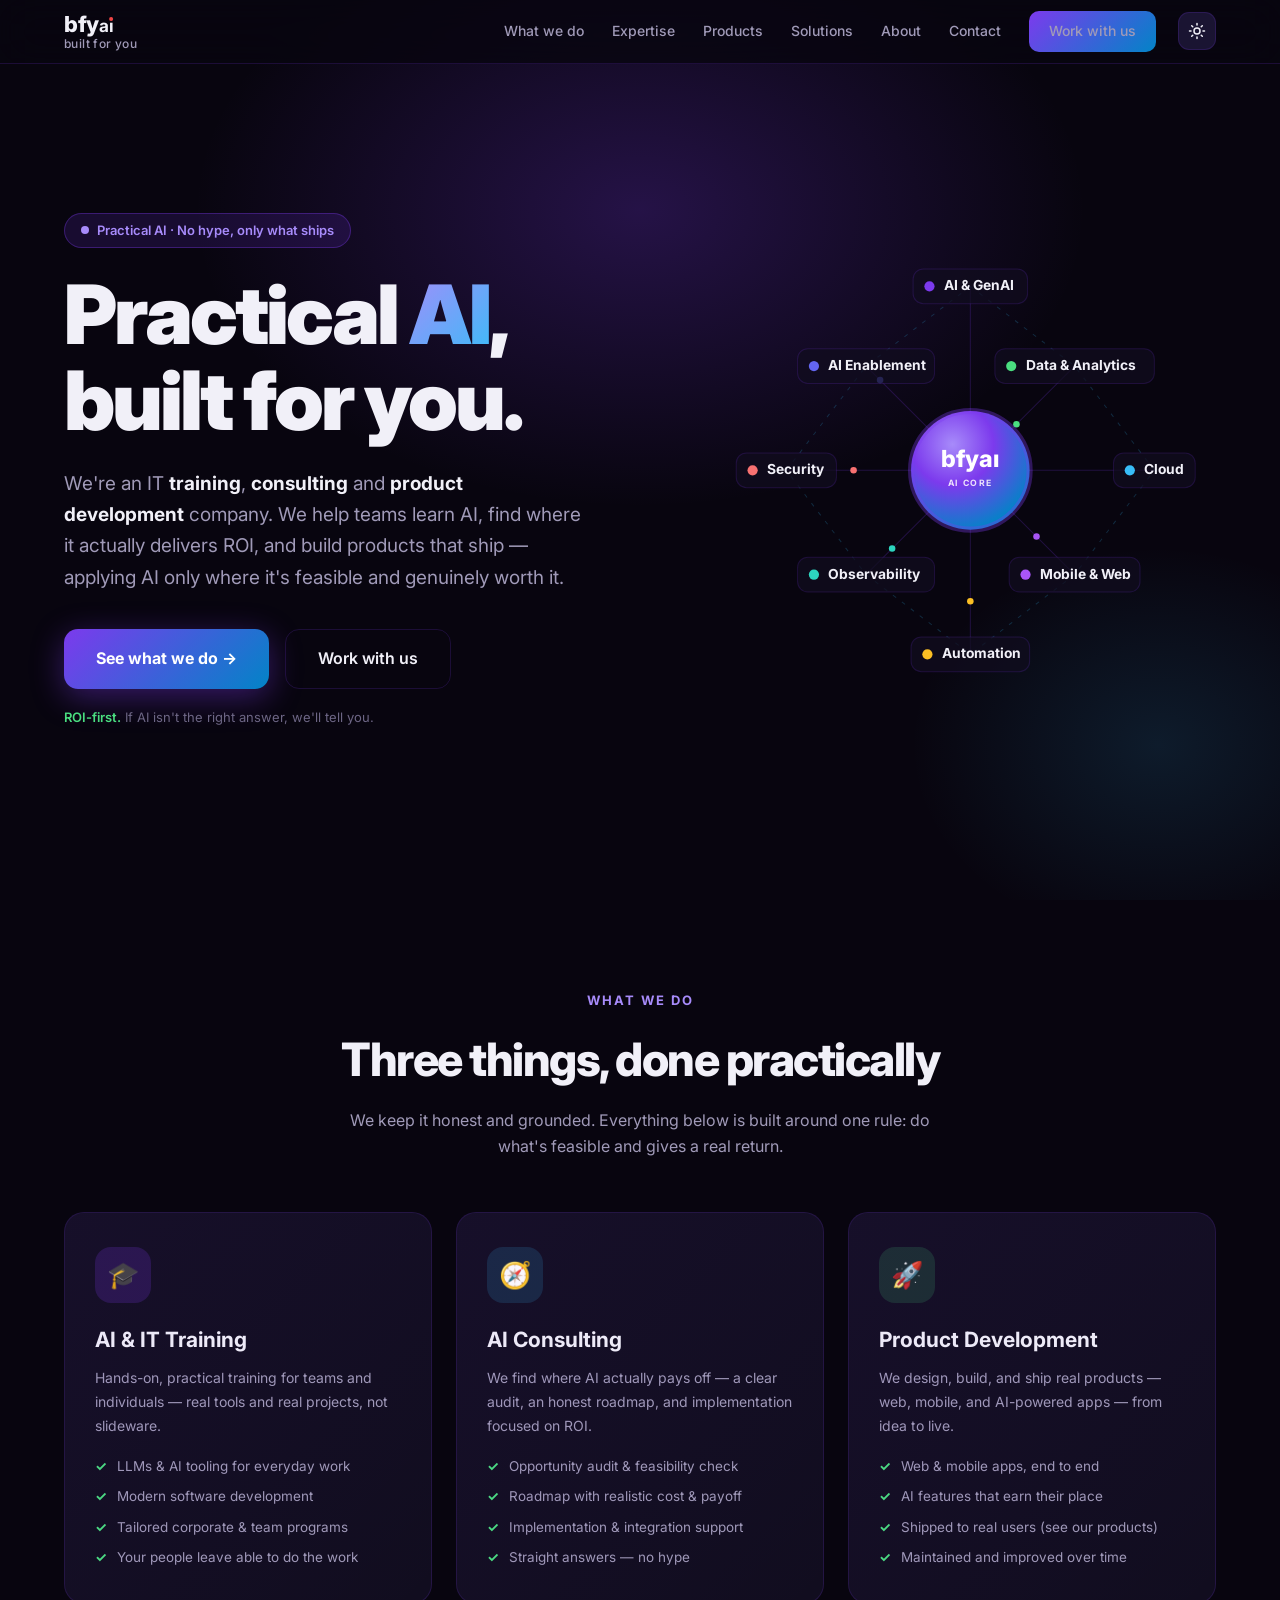
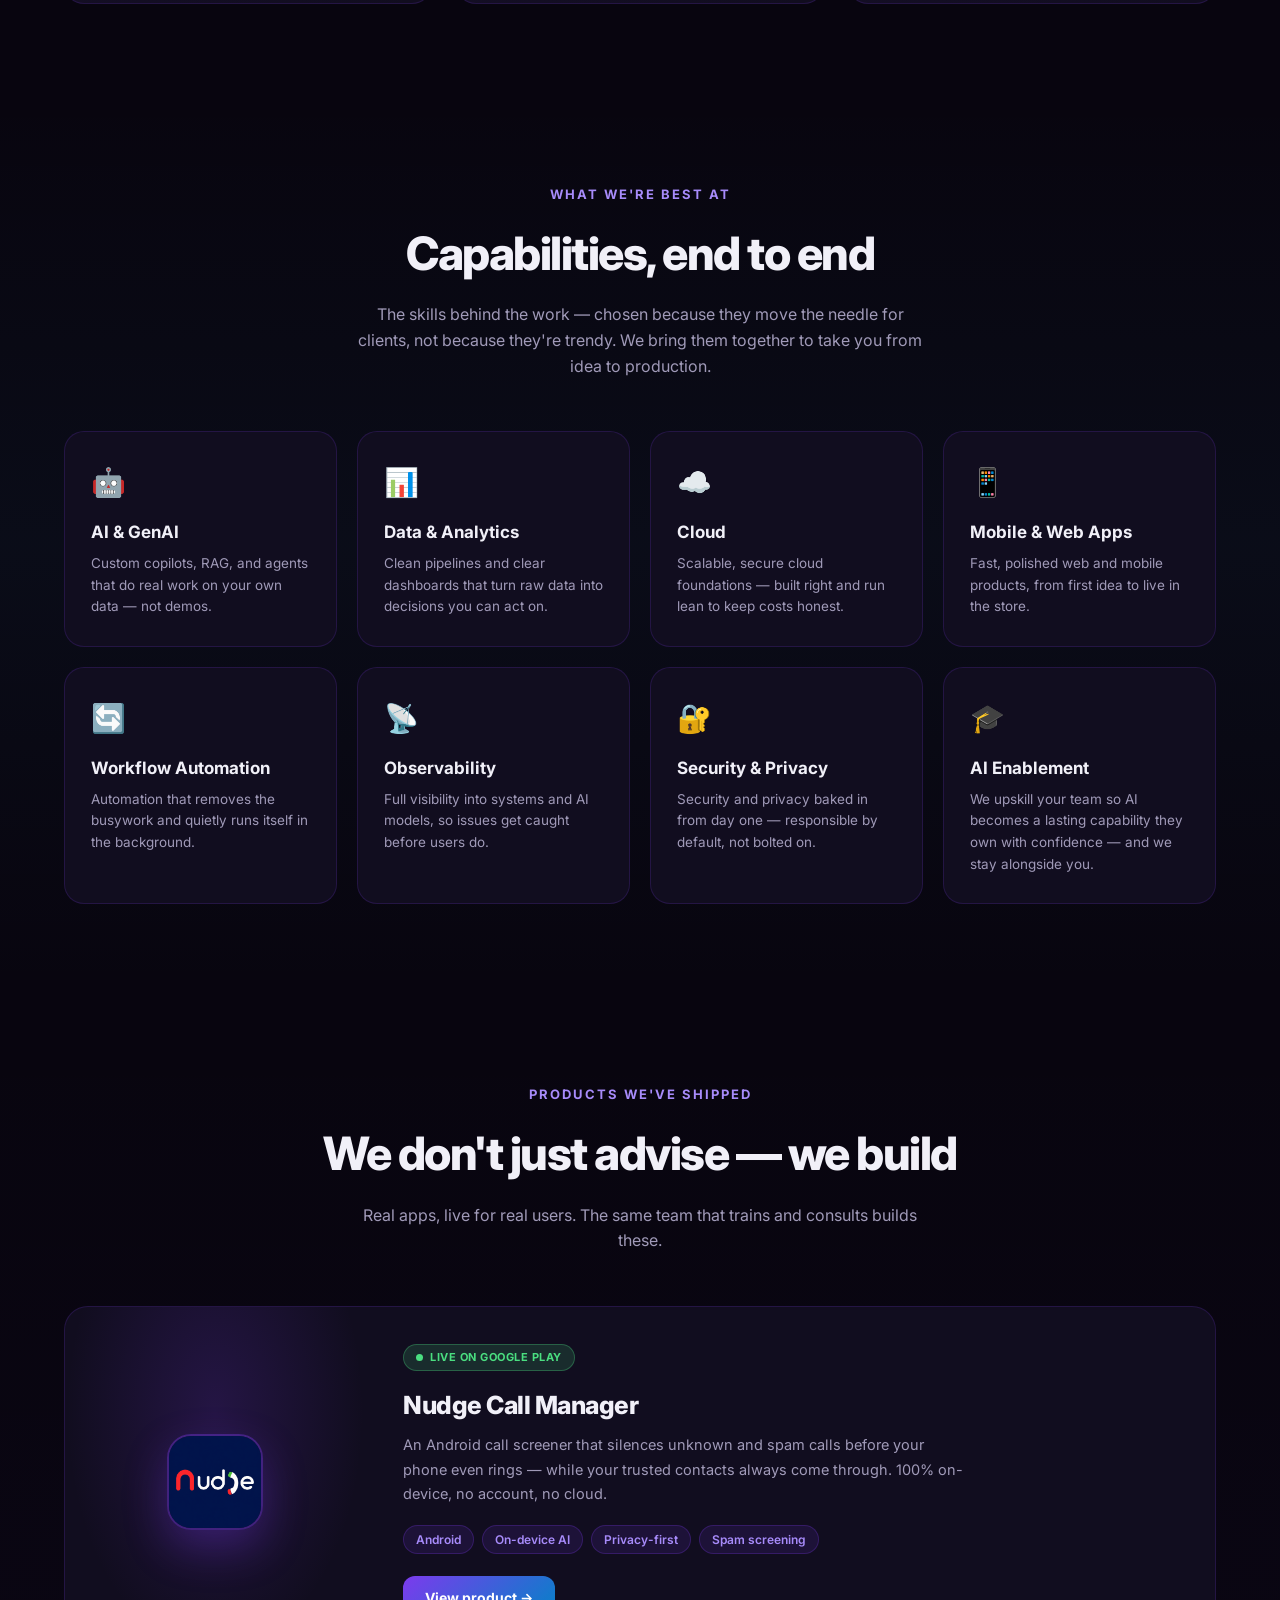
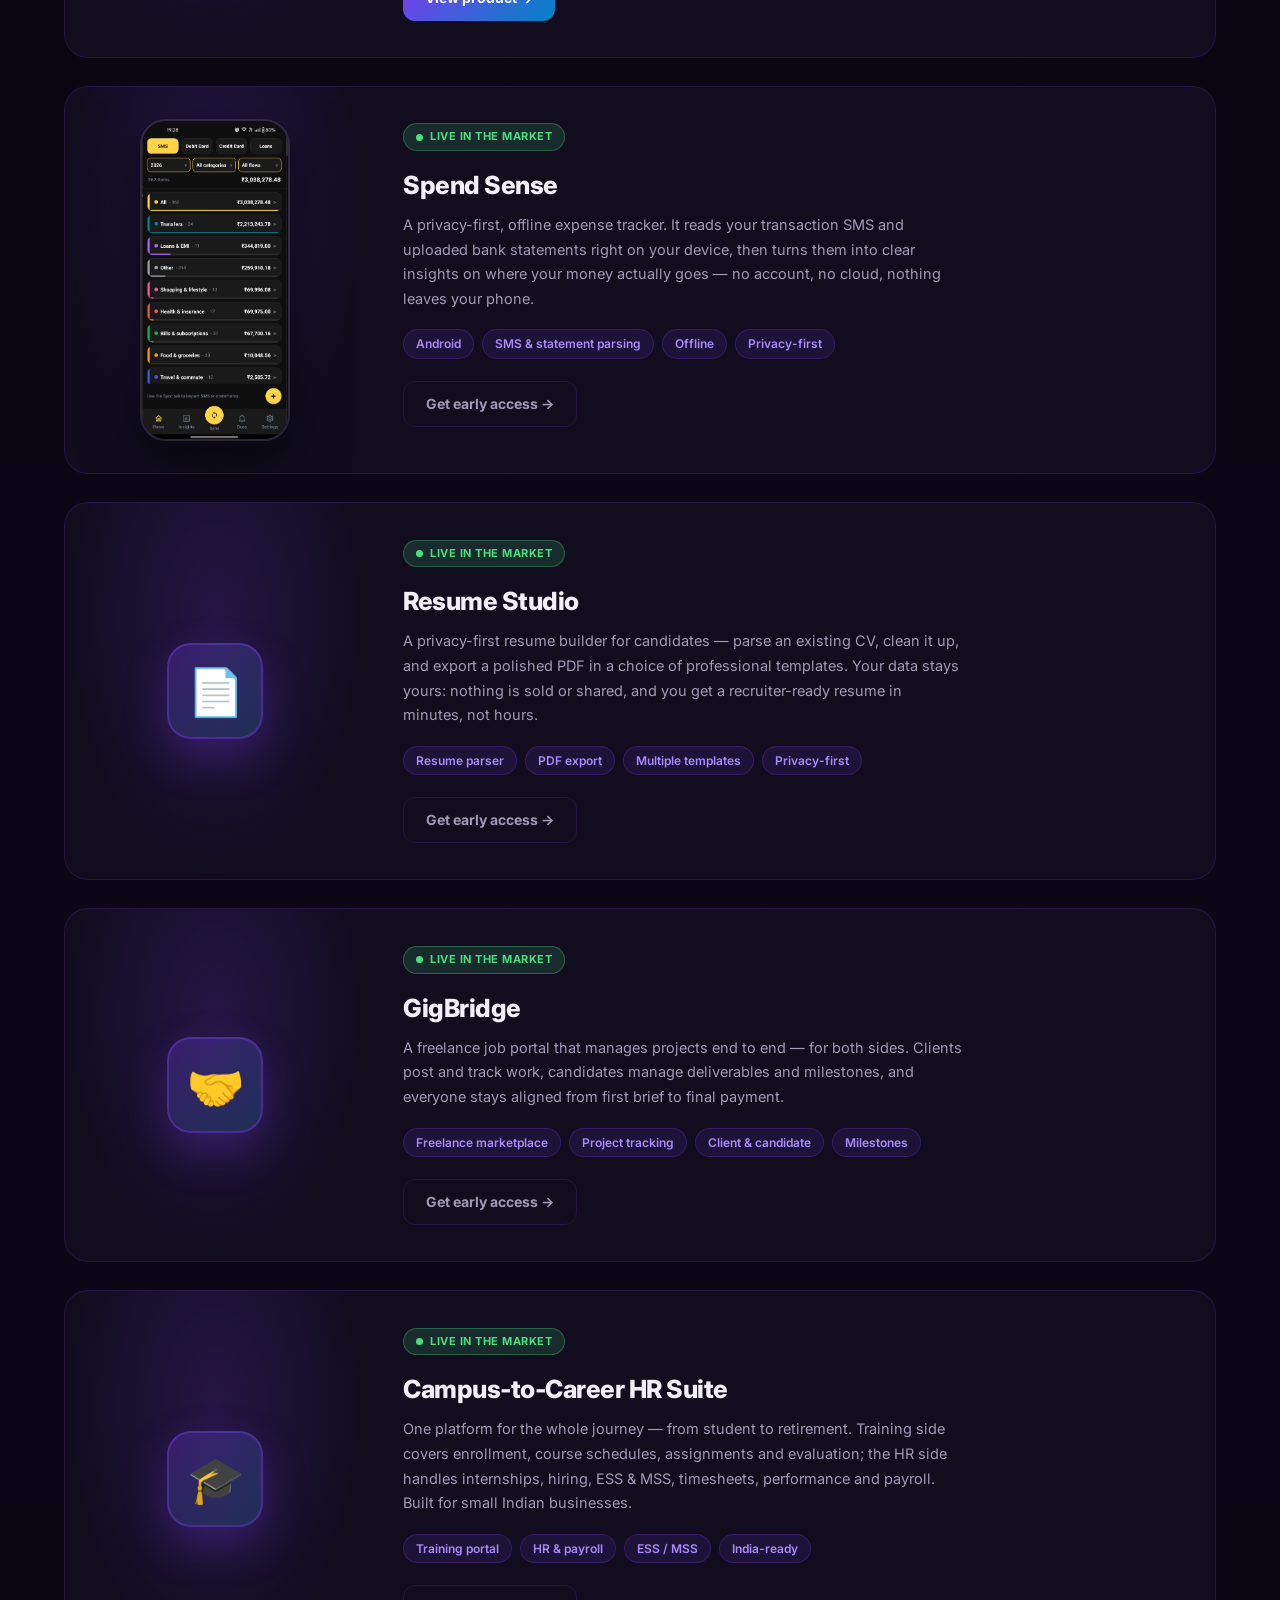
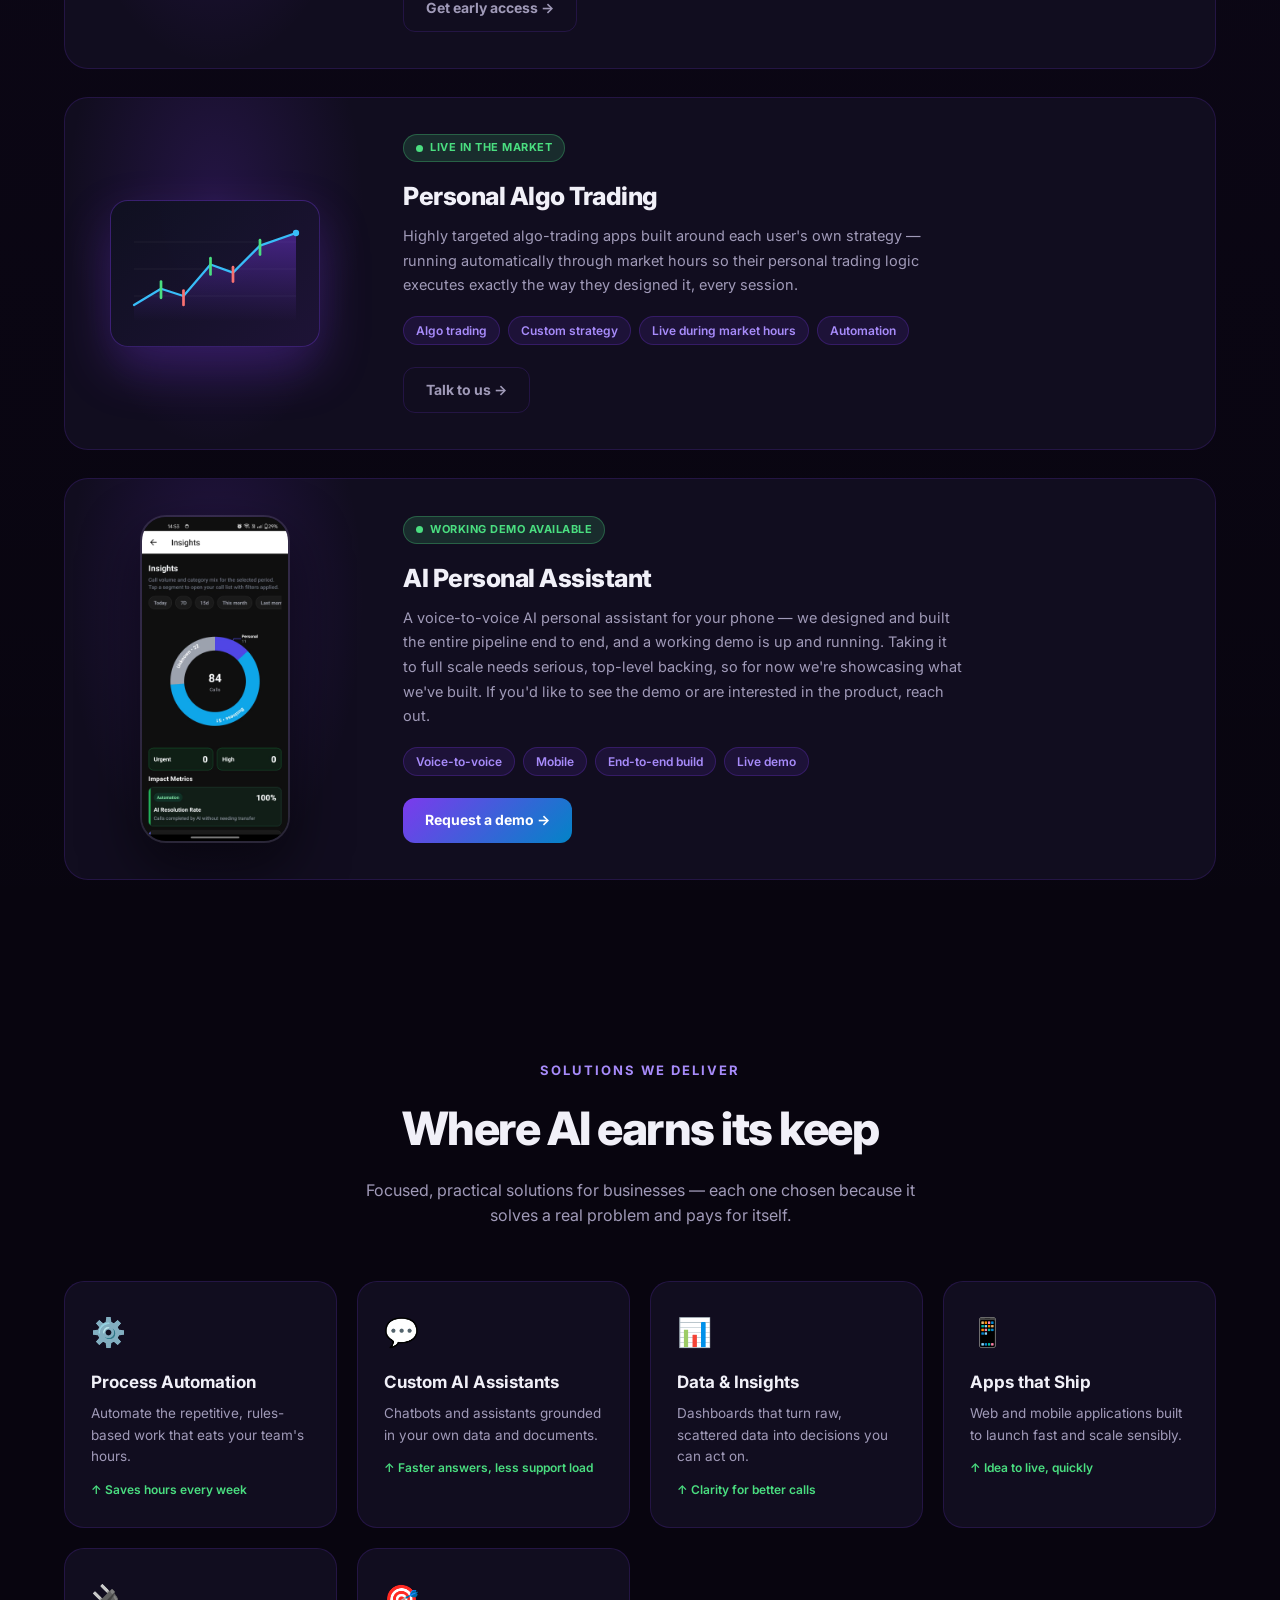
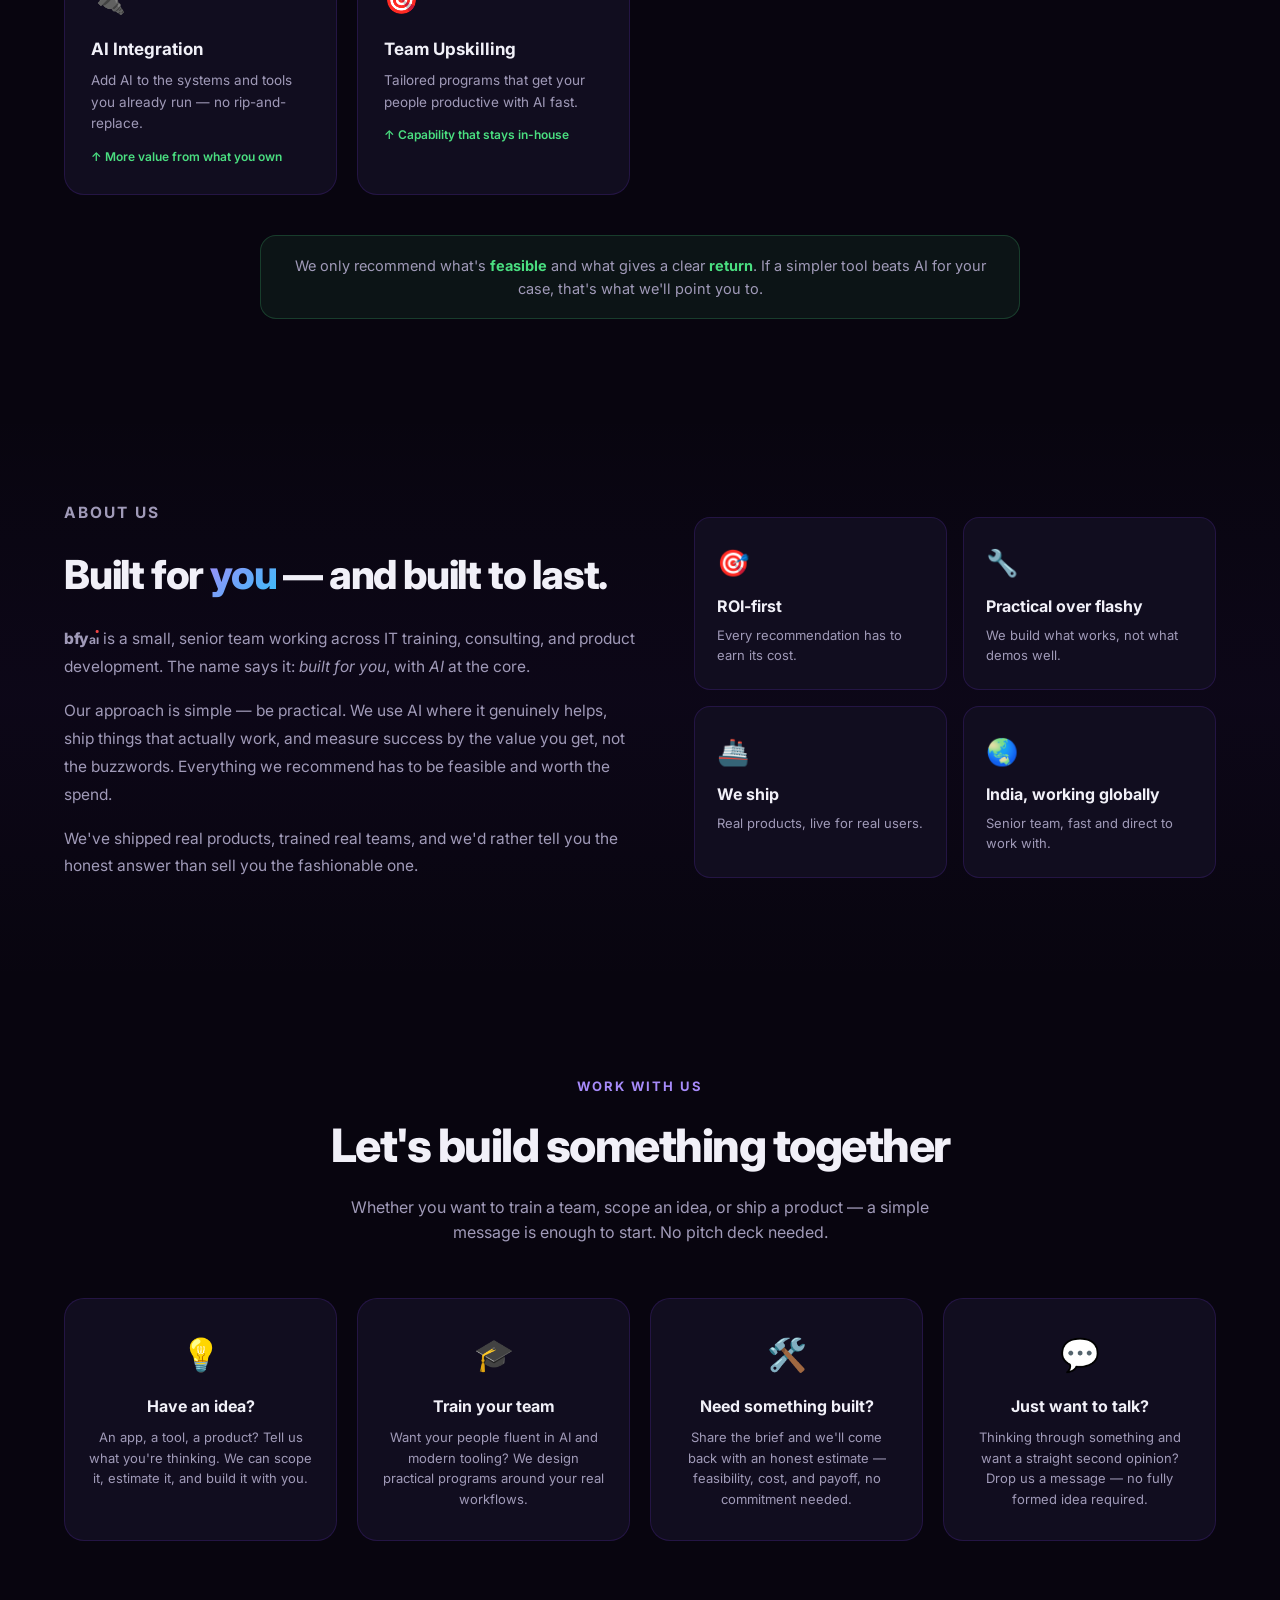
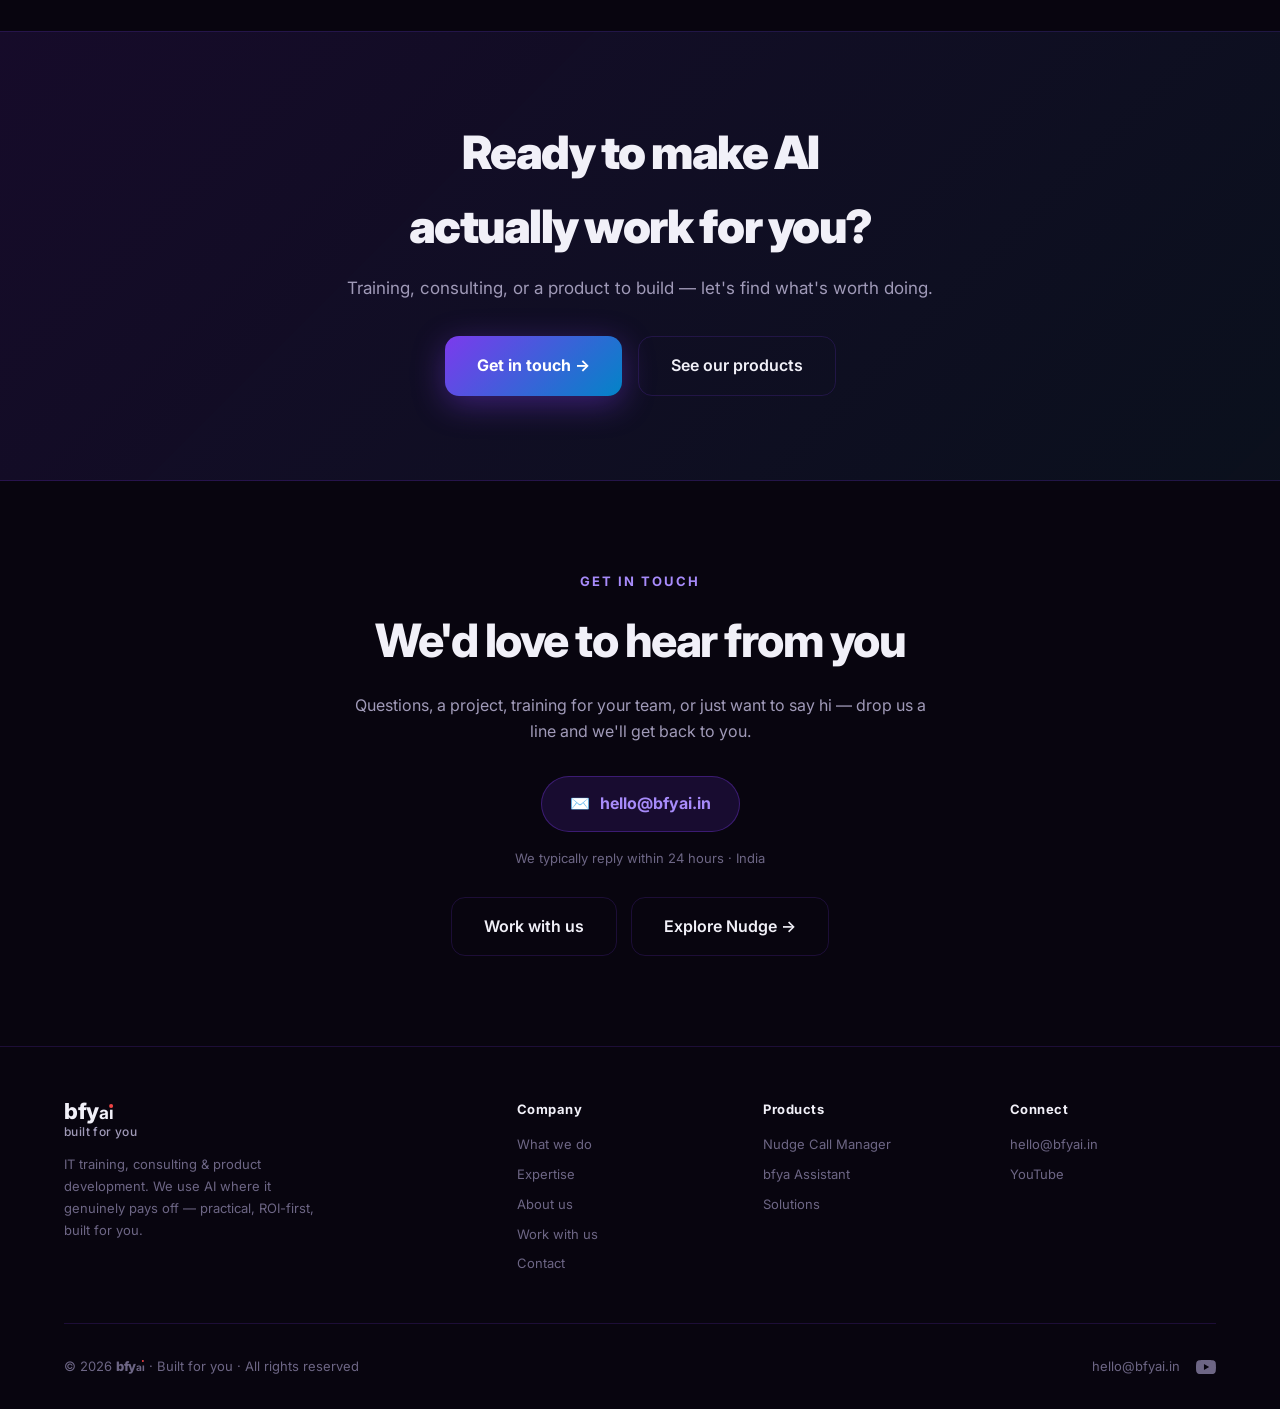
==== commit 129e732b: "live 2nd" ====
--- a/index.html
+++ b/index.html
@@ -155,7 +155,7 @@
     column-gap: 48px; row-gap: 0; align-items: center;
     max-width: 1280px; width: 100%;
   }
-  .hero-badge-wrap, .hero-badge { grid-column: 1; grid-row: 1; align-self: end; }
+  .hero-badge-wrap, .hero-badge { grid-column: 1; grid-row: 1; align-self: end; justify-self: start; }
   .hero-text { grid-column: 1; grid-row: 2; align-self: start; text-align: left; }
   .hero-core-wrap-pos { }
   .hero-inner > .hero-core-wrap,
@@ -750,14 +750,14 @@
         <path id="ns6" class="net-link" d="M240,240 L60,240"/>
         <path id="ns7" class="net-link" d="M240,240 L138,138"/>
 
-        <circle r="3.2" fill="#a78bfa"><animateMotion dur="2.6s" begin="0s"   repeatCount="indefinite"><mpath href="#ns0"/></animateMotion><animate attributeName="opacity" dur="2.6s" begin="0s"   repeatCount="indefinite" values="0;1;1;0" keyTimes="0;0.15;0.85;1"/></circle>
-        <circle r="3.2" fill="#4ade80"><animateMotion dur="2.6s" begin="1.3s" repeatCount="indefinite" keyPoints="1;0" keyTimes="0;1" calcMode="linear"><mpath href="#ns1"/></animateMotion><animate attributeName="opacity" dur="2.6s" begin="1.3s" repeatCount="indefinite" values="0;1;1;0" keyTimes="0;0.15;0.85;1"/></circle>
-        <circle r="3.2" fill="#38bdf8"><animateMotion dur="2.6s" begin="0.5s" repeatCount="indefinite"><mpath href="#ns2"/></animateMotion><animate attributeName="opacity" dur="2.6s" begin="0.5s" repeatCount="indefinite" values="0;1;1;0" keyTimes="0;0.15;0.85;1"/></circle>
-        <circle r="3.2" fill="#a855f7"><animateMotion dur="2.6s" begin="1.8s" repeatCount="indefinite" keyPoints="1;0" keyTimes="0;1" calcMode="linear"><mpath href="#ns3"/></animateMotion><animate attributeName="opacity" dur="2.6s" begin="1.8s" repeatCount="indefinite" values="0;1;1;0" keyTimes="0;0.15;0.85;1"/></circle>
-        <circle r="3.2" fill="#fbbf24"><animateMotion dur="2.6s" begin="0.9s" repeatCount="indefinite"><mpath href="#ns4"/></animateMotion><animate attributeName="opacity" dur="2.6s" begin="0.9s" repeatCount="indefinite" values="0;1;1;0" keyTimes="0;0.15;0.85;1"/></circle>
-        <circle r="3.2" fill="#2dd4bf"><animateMotion dur="2.6s" begin="2.1s" repeatCount="indefinite" keyPoints="1;0" keyTimes="0;1" calcMode="linear"><mpath href="#ns5"/></animateMotion><animate attributeName="opacity" dur="2.6s" begin="2.1s" repeatCount="indefinite" values="0;1;1;0" keyTimes="0;0.15;0.85;1"/></circle>
-        <circle r="3.2" fill="#f87171"><animateMotion dur="2.6s" begin="1.1s" repeatCount="indefinite"><mpath href="#ns6"/></animateMotion><animate attributeName="opacity" dur="2.6s" begin="1.1s" repeatCount="indefinite" values="0;1;1;0" keyTimes="0;0.15;0.85;1"/></circle>
-        <circle r="3.2" fill="#6366f1"><animateMotion dur="2.6s" begin="2.4s" repeatCount="indefinite" keyPoints="1;0" keyTimes="0;1" calcMode="linear"><mpath href="#ns7"/></animateMotion><animate attributeName="opacity" dur="2.6s" begin="2.4s" repeatCount="indefinite" values="0;1;1;0" keyTimes="0;0.15;0.85;1"/></circle>
+        <circle r="3.2" opacity="0" fill="#a78bfa"><animateMotion dur="2.6s" begin="0s"   repeatCount="indefinite"><mpath href="#ns0"/></animateMotion><animate attributeName="opacity" dur="2.6s" begin="0s"   repeatCount="indefinite" values="0;1;1;0" keyTimes="0;0.15;0.85;1"/></circle>
+        <circle r="3.2" opacity="0" fill="#4ade80"><animateMotion dur="2.6s" begin="1.3s" repeatCount="indefinite" keyPoints="1;0" keyTimes="0;1" calcMode="linear"><mpath href="#ns1"/></animateMotion><animate attributeName="opacity" dur="2.6s" begin="1.3s" repeatCount="indefinite" values="0;1;1;0" keyTimes="0;0.15;0.85;1"/></circle>
+        <circle r="3.2" opacity="0" fill="#38bdf8"><animateMotion dur="2.6s" begin="0.5s" repeatCount="indefinite"><mpath href="#ns2"/></animateMotion><animate attributeName="opacity" dur="2.6s" begin="0.5s" repeatCount="indefinite" values="0;1;1;0" keyTimes="0;0.15;0.85;1"/></circle>
+        <circle r="3.2" opacity="0" fill="#a855f7"><animateMotion dur="2.6s" begin="1.8s" repeatCount="indefinite" keyPoints="1;0" keyTimes="0;1" calcMode="linear"><mpath href="#ns3"/></animateMotion><animate attributeName="opacity" dur="2.6s" begin="1.8s" repeatCount="indefinite" values="0;1;1;0" keyTimes="0;0.15;0.85;1"/></circle>
+        <circle r="3.2" opacity="0" fill="#fbbf24"><animateMotion dur="2.6s" begin="0.9s" repeatCount="indefinite"><mpath href="#ns4"/></animateMotion><animate attributeName="opacity" dur="2.6s" begin="0.9s" repeatCount="indefinite" values="0;1;1;0" keyTimes="0;0.15;0.85;1"/></circle>
+        <circle r="3.2" opacity="0" fill="#2dd4bf"><animateMotion dur="2.6s" begin="2.1s" repeatCount="indefinite" keyPoints="1;0" keyTimes="0;1" calcMode="linear"><mpath href="#ns5"/></animateMotion><animate attributeName="opacity" dur="2.6s" begin="2.1s" repeatCount="indefinite" values="0;1;1;0" keyTimes="0;0.15;0.85;1"/></circle>
+        <circle r="3.2" opacity="0" fill="#f87171"><animateMotion dur="2.6s" begin="1.1s" repeatCount="indefinite"><mpath href="#ns6"/></animateMotion><animate attributeName="opacity" dur="2.6s" begin="1.1s" repeatCount="indefinite" values="0;1;1;0" keyTimes="0;0.15;0.85;1"/></circle>
+        <circle r="3.2" opacity="0" fill="#6366f1"><animateMotion dur="2.6s" begin="2.4s" repeatCount="indefinite" keyPoints="1;0" keyTimes="0;1" calcMode="linear"><mpath href="#ns7"/></animateMotion><animate attributeName="opacity" dur="2.6s" begin="2.4s" repeatCount="indefinite" values="0;1;1;0" keyTimes="0;0.15;0.85;1"/></circle>
 
         <g class="net-core-g">
           <circle cx="240" cy="240" r="58" fill="url(#netCore)"/>
